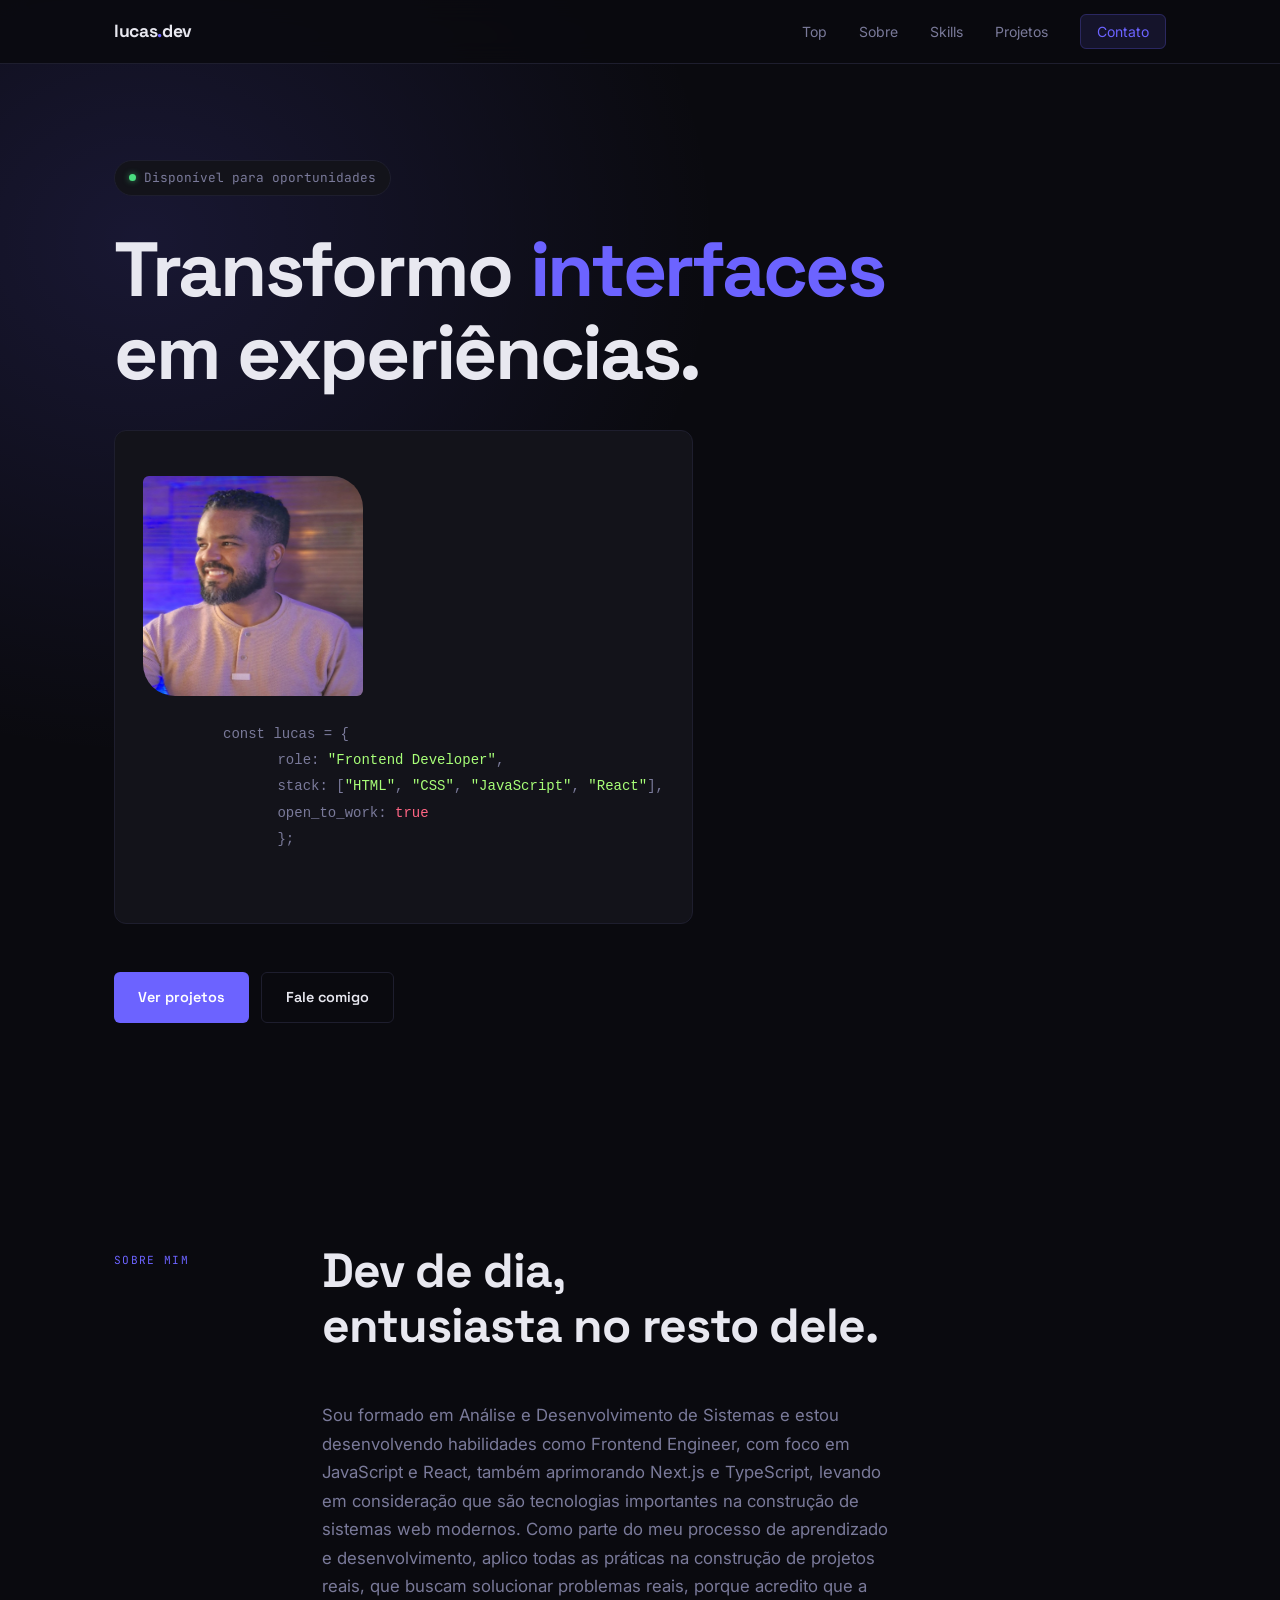
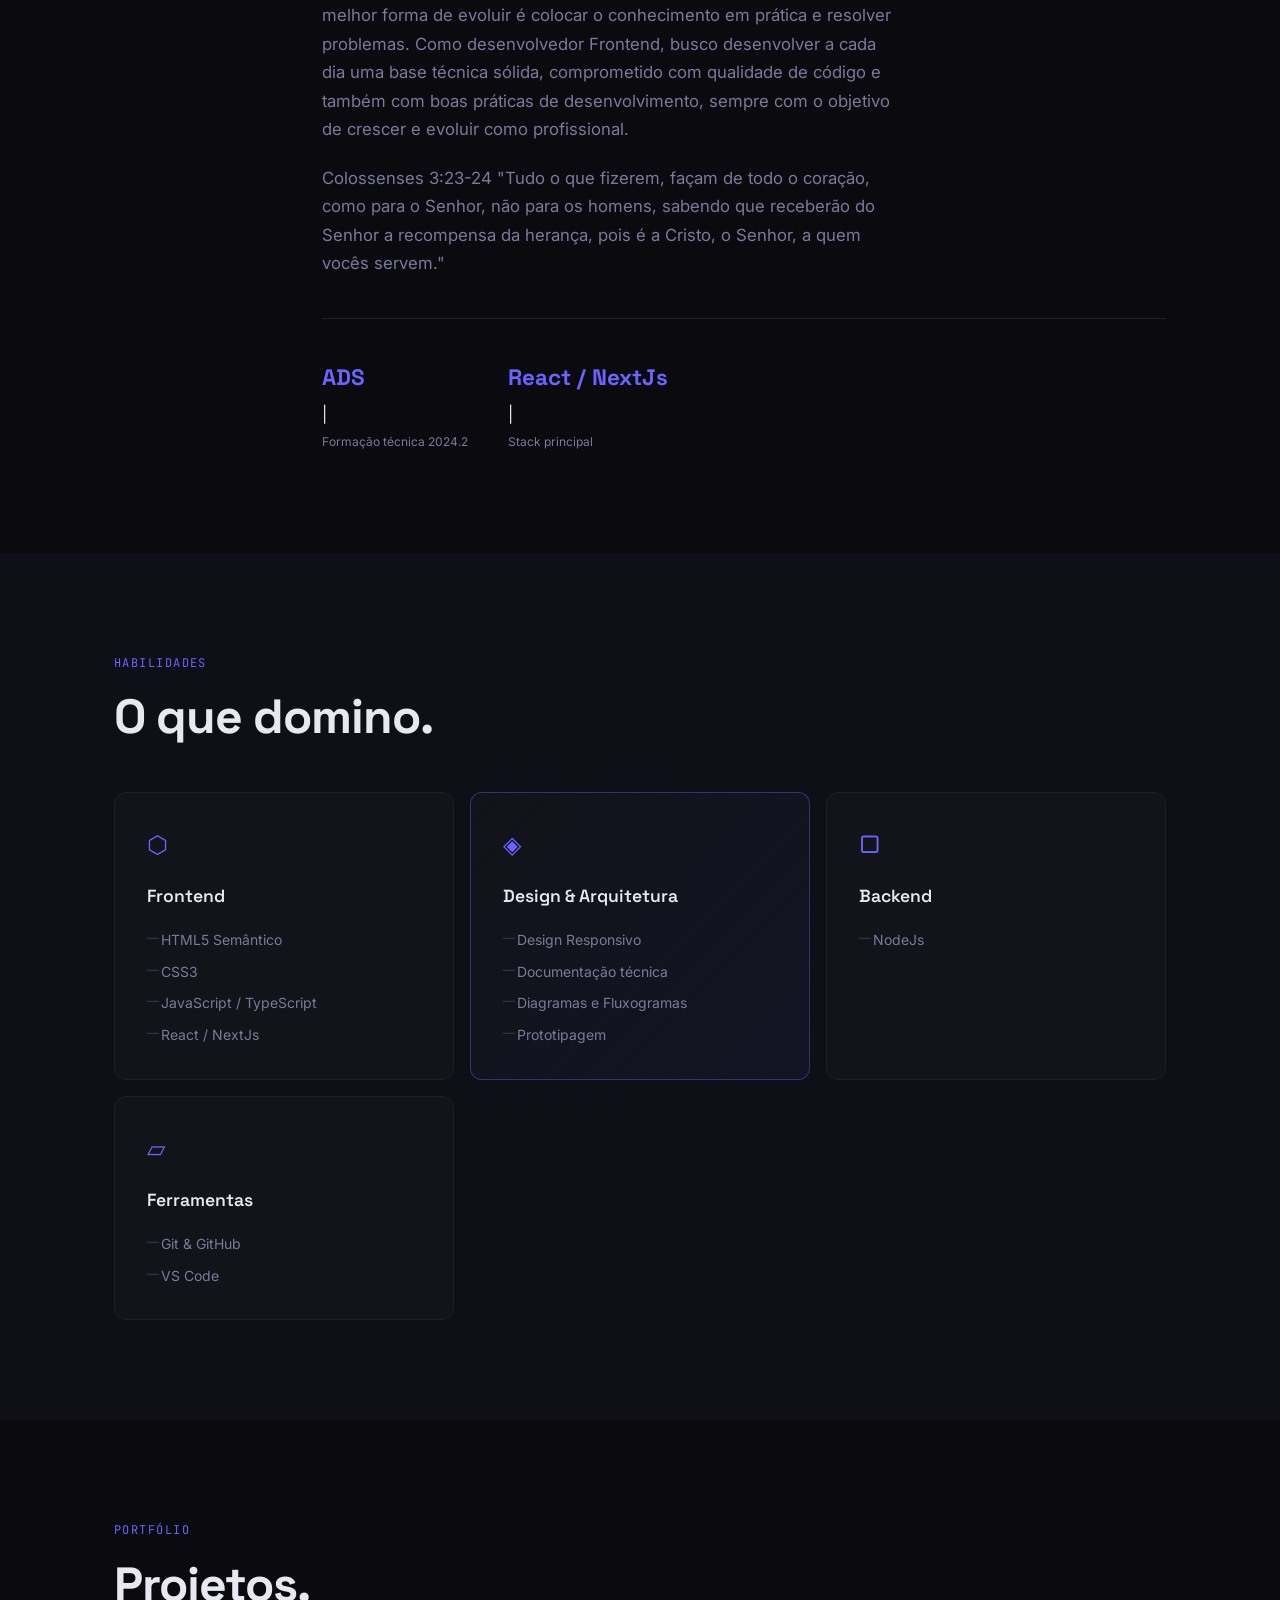
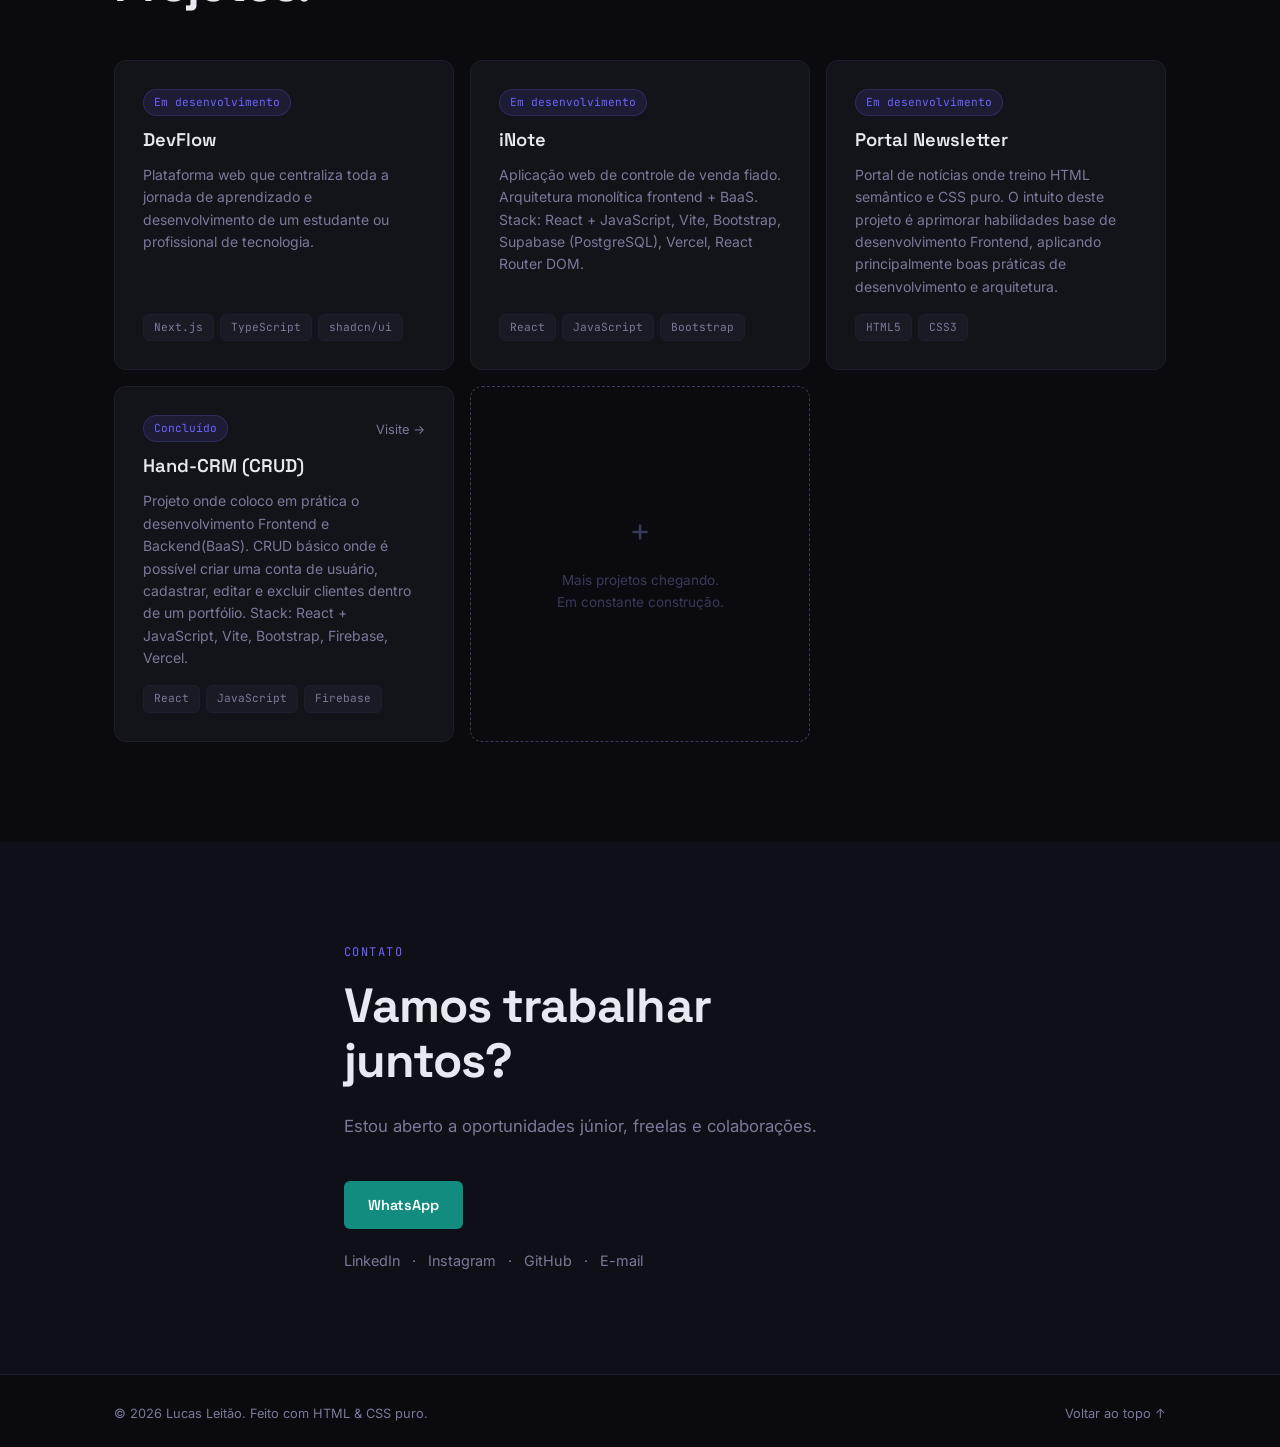
==== index.html @ b6655aef "style: inclusion of hero image and new project" ====
<!DOCTYPE html>
<html lang="pt-BR">

<head>
  <meta charset="UTF-8" />
  <meta name="viewport" content="width=device-width, initial-scale=1.0" />
  <meta name="description"
    content="Lucas — Frontend Developer focado em React e UI moderno. Portfólio de projetos e habilidades." />
  <title>Portfólio | Lucas</title>
  <link rel="preconnect" href="https://fonts.googleapis.com" />
  <link rel="preconnect" href="https://fonts.gstatic.com" crossorigin />
  <link
    href="https://fonts.googleapis.com/css2?family=Space+Grotesk:wght@400;500;600;700&family=Inter:wght@400;500&family=JetBrains+Mono:wght@400;500&display=swap"
    rel="stylesheet" />
  <link rel="stylesheet" href="style.css" />
</head>

<body>

  <!-- NAVEGAÇÃO -->
  <header class="nav-header">
    <div class="container nav-inner">
      <span class="nav-logo">lucas<span class="accent">.</span>dev</span>
      <nav aria-label="Navegação principal">
        <ul class="nav-links">
          <li><a href="./index.html">Top</a></li>
          <li><a href="#sobre">Sobre</a></li>
          <li><a href="#skills">Skills</a></li>
          <li><a href="#projetos">Projetos</a></li>
          <li><a href="#contato" class="nav-cta">Contato</a></li>
        </ul>
      </nav>
    </div>
  </header>

  <main id="conteudo-principal">

    <!-- HERO -->
    <section class="hero" id="inicio" aria-labelledby="hero-titulo">
      <div class="container hero-inner">
        <div class="hero-eyebrow">
          <span class="status-dot" aria-hidden="true"></span>
          Disponível para oportunidades
        </div>
        <h1 class="hero-title" id="hero-titulo">
          Transformo <span class="accent">interfaces</span><br />
          em experiências.
        </h1>

        <pre class="hero-code" aria-label="Código de apresentação">
          <img src="./images/hero.png" alt="Foto de apresentação">
          <code>const lucas = {
                role: <span class="code-string">"Frontend Developer"</span>,
                stack: [<span class="code-string">"HTML"</span>, <span class="code-string">"CSS"</span>, <span class="code-string">"JavaScript"</span>, <span class="code-string">"React"</span>],
                open_to_work: <span class="code-bool">true</span>
                };
          </code>
        </pre>

        <div class="hero-actions">
          <a href="#projetos" class="btn btn-primary">Ver projetos</a>
          <a href="#contato" class="btn btn-ghost">Fale comigo</a>
        </div>
      </div>
      <div class="hero-glow" aria-hidden="true"></div>
    </section>

    <!-- SOBRE -->
    <section class="section" id="sobre" aria-labelledby="titulo-sobre">
      <div class="container sobre-grid">
        <div class="sobre-label section-label" aria-hidden="true">Sobre mim</div>
        <div class="sobre-content">
          <h2 class="section-title" id="titulo-sobre">Dev de dia,<br />entusiasta no resto dele.</h2>
          <p class="sobre-text">
            Sou formado em Análise e Desenvolvimento de Sistemas e estou desenvolvendo habilidades como Frontend
            Engineer, com
            foco em JavaScript
            e React, também aprimorando Next.js e TypeScript, levando em consideração que são tecnologias importantes
            na construção de sistemas web modernos. Como parte do meu processo de aprendizado e desenvolvimento, aplico
            todas as práticas na construção de projetos reais,
            que buscam solucionar problemas reais, porque acredito que a melhor forma de evoluir é colocar o
            conhecimento em
            prática e resolver problemas. Como desenvolvedor Frontend, busco desenvolver a cada dia uma base técnica
            sólida,
            comprometido com qualidade de código
            e também com boas práticas de desenvolvimento, sempre com o objetivo de crescer e evoluir como profissional.
          </p>
          <p class="sobre-text">
            Colossenses 3:23-24
            "Tudo o que fizerem, façam de todo o coração, como para o Senhor, não para os homens, sabendo que receberão
            do Senhor a
            recompensa da herança, pois é a Cristo, o Senhor, a quem vocês servem."
          </p>
          <div class="sobre-stats">
            <div class="stat">
              <span class="stat-num">ADS</span> |
              <span class="stat-label">Formação técnica 2024.2</span>
            </div>
            <div class="stat">
              <span class="stat-num">React / NextJs</span> |
              <span class="stat-label">Stack principal</span>
            </div>
          </div>
        </div>
      </div>
    </section>

    <!-- SKILLS -->
    <section class="section section-alt" id="skills" aria-labelledby="titulo-skills">
      <div class="container">
        <div class="section-label" aria-hidden="true">Habilidades</div>
        <h2 class="section-title" id="titulo-skills">O que domino.</h2>
        <div class="skills-grid">

          <article class="skill-card">
            <div class="skill-icon" aria-hidden="true">⬡</div>
            <h3>Frontend</h3>
            <ul class="skill-list">
              <li>HTML5 Semântico</li>
              <li>CSS3</li>
              <li>JavaScript / TypeScript</li>
              <li>React / NextJs</li>
            </ul>
          </article>

          <article class="skill-card skill-card--featured">
            <div class="skill-icon" aria-hidden="true">◈</div>
            <h3>Design & Arquitetura</h3>
            <ul class="skill-list">
              <li>Design Responsivo</li>
              <li>Documentação técnica</li>
              <li>Diagramas e Fluxogramas</li>
              <li>Prototipagem</li>
            </ul>
          </article>

          <article class="skill-card">
            <div class="skill-icon" aria-hidden="true">&#9634</div>
            <h3>Backend</h3>
            <ul class="skill-list">
              <li>NodeJs</li>
            </ul>
          </article>

          <article class="skill-card">
            <div class="skill-icon" aria-hidden="true">&#9649</div>
            <h3>Ferramentas</h3>
            <ul class="skill-list">
              <li>Git & GitHub</li>
              <li>VS Code</li>
            </ul>
          </article>

        </div>
      </div>
    </section>

    <!-- PROJETOS -->
    <section class="section" id="projetos" aria-labelledby="titulo-projetos">
      <div class="container">
        <div class="section-label" aria-hidden="true">Portfólio</div>
        <h2 class="section-title" id="titulo-projetos">Projetos.</h2>
        <div class="projetos-grid">

          <article class="projeto-card">
            <div class="projeto-header">
              <div class="projeto-tag">Em desenvolvimento</div>
              <div class="projeto-links">
                <!-- <a href="#" aria-label="Ver código no GitHub">GitHub →</a> -->
              </div>
            </div>
            <h3 class="projeto-title">DevFlow</h3>
            <p class="projeto-desc">Plataforma web que centraliza toda a jornada de aprendizado e desenvolvimento de um
              estudante ou profissional de tecnologia.</p>
            <div class="projeto-stack">
              <span>Next.js</span>
              <span>TypeScript</span>
              <span>shadcn/ui</span>
            </div>
          </article>

          <article class="projeto-card">
            <div class="projeto-header">
              <div class="projeto-tag">Em desenvolvimento</div>
              <div class="projeto-links">
                <!-- <a href="#" aria-label="Ver código no GitHub">GitHub →</a> -->
              </div>
            </div>
            <h3 class="projeto-title">iNote</h3>
            <p class="projeto-desc">Aplicação web de controle de venda fiado. Arquitetura monolítica frontend + BaaS.
              Stack: React + JavaScript, Vite, Bootstrap, Supabase (PostgreSQL), Vercel, React Router DOM.
            </p>
            <div class="projeto-stack">
              <span>React</span>
              <span>JavaScript</span>
              <span>Bootstrap</span>
            </div>
          </article>

          <article class="projeto-card">
            <div class="projeto-header">
              <div class="projeto-tag">Em desenvolvimento</div>
              <div class="projeto-links">
                <!-- <a href="#" aria-label="Ver código no GitHub">GitHub →</a> -->
              </div>
            </div>
            <h3 class="projeto-title">Portal Newsletter</h3>
            <p class="projeto-desc">Portal de notícias onde treino HTML semântico e CSS puro. O intuito deste projeto é aprimorar habilidades base de desenvolvimento
              Frontend, aplicando principalmente boas práticas de desenvolvimento e arquitetura.
            </p>
            <div class="projeto-stack">
              <span>HTML5</span>
              <span>CSS3</span>
            </div>
          </article>

          <article class="projeto-card">
            <div class="projeto-header">
              <div class="projeto-tag">Concluído</div>
              <div class="projeto-links">
                <a href="https://hand-crm.vercel.app/" aria-label="URL do projeto Hand-CRM" target="_blank">Visite →</a>
              </div>
            </div>
            <h3 class="projeto-title">Hand-CRM (CRUD)</h3>
            <p class="projeto-desc">Projeto onde coloco em prática o desenvolvimento Frontend e Backend(BaaS). CRUD básico onde é possível criar uma conta de usuário, 
              cadastrar, editar e excluir clientes dentro de um portfólio. Stack: React + JavaScript, Vite, Bootstrap, Firebase, Vercel.
            </p>
            <div class="projeto-stack">
              <span>React</span>
              <span>JavaScript</span>
              <span>Firebase</span>
            </div>
          </article>

          <article class="projeto-card projeto-card--add">
            <div class="add-icon" aria-hidden="true">+</div>
            <p>Mais projetos chegando.<br />Em constante construção.</p>
          </article>

        </div>
      </div>
    </section>

    <!-- CONTATO -->
    <section class="section section-alt" id="contato" aria-labelledby="titulo-contato">
      <div class="container contato-inner">
        <div class="section-label" aria-hidden="true">Contato</div>
        <h2 class="section-title" id="titulo-contato">Vamos trabalhar<br />juntos?</h2>
        <p class="contato-sub">Estou aberto a oportunidades júnior, freelas e colaborações.</p>
        <address class="contato-actions">
          <a href="https://wa.me/5586994545031" class="btn btn-wa" target="_blank">WhatsApp</a>
          <div class="contato-socials">
            <a href="https://www.linkedin.com/in/lucas-leitao-640497162/" target="_blank"
              rel="noopener noreferrer">LinkedIn</a>
            <span aria-hidden="true">·</span>
            <a href="https://www.instagram.com/lucasleytao.dev/" target="_blank">Instagram</a>
            <span aria-hidden="true">·</span>
            <a href="https://github.com/lucasleytao" target="_blank" rel="noopener noreferrer">GitHub</a>
            <span aria-hidden="true">·</span>
            <a href="mailto:lucassilvaleitao1401@gmail.com">E-mail</a>
          </div>
        </address>
      </div>
    </section>

  </main>

  <!-- FOOTER -->
  <footer class="footer">
    <div class="container footer-inner">
      <span>&copy; 2026 Lucas Leitão. Feito com HTML & CSS puro.</span>
      <a href="#inicio" class="footer-top">Voltar ao topo ↑</a>
    </div>
  </footer>

</body>

</html>
---- style.css ----
/* ============================================
   TOKENS — fonte única da verdade do design
   ============================================ */
:root {
  --bg:          #0A0A0F;
  --bg-alt:      #0F0F17;
  --surface:     #13131A;
  --surface-2:   #1A1A25;
  --border:      #1E1E2E;
  --color-wa:    #25d366;
  --wa-hover:    #128c7e;

  --text:        #E8E8F0;
  --text-muted:  #7A7A9A;
  --text-faint:  #3A3A5A;

  --accent:       #6C63FF;
  --accent-hover: #5a52e0; /* accent escurecido — hover de botões */
  --accent-dim:   rgba(108, 99, 255, 0.12);
  --accent-glow:  rgba(108, 99, 255, 0.35);
  --pink:         #FF6584;

  --font-display: 'Space Grotesk', sans-serif;
  --font-body:    'Inter', sans-serif;
  --font-mono:    'JetBrains Mono', monospace;

  --radius-sm: 6px;
  --radius-md: 12px;
  --radius-lg: 20px;

  --transition: 0.2s ease;
  --max-w: 1100px;
}

/* ============================================
   RESET & BASE
   ============================================ */
*, *::before, *::after {
  box-sizing: border-box;
  margin: 0;
  padding: 0;
}

html {
  scroll-behavior: smooth;
  scroll-padding-top: 80px;
}

body {
  background-color: var(--bg);
  color: var(--text);
  font-family: var(--font-body);
  font-size: 1rem;
  line-height: 1.7;
  -webkit-font-smoothing: antialiased;
}

a {
  color: inherit;
  text-decoration: none;
}

ul {
  list-style: none;
}

img {
  max-width: 100%;
  display: block;
}

/* ============================================
   UTILITÁRIOS
   ============================================ */
.container {
  width: 100%;
  max-width: var(--max-w);
  margin-inline: auto;
  padding-inline: 24px;
}

.accent {
  color: var(--accent);
}

.section {
  padding-block: 100px;
}

.section-alt {
  background-color: var(--bg-alt);
}

.section-label {
  font-family: var(--font-mono);
  font-size: 0.75rem;
  color: var(--accent);
  letter-spacing: 0.12em;
  text-transform: uppercase;
  margin-bottom: 16px;
}

.section-title {
  font-family: var(--font-display);
  font-size: clamp(2rem, 4vw, 3rem);
  font-weight: 700;
  line-height: 1.15;
  letter-spacing: -0.02em;
  margin-bottom: 48px;
}

/* ============================================
   BOTÕES
   ============================================ */
.btn {
  display: inline-flex;
  align-items: center;
  gap: 8px;
  padding: 12px 24px;
  border-radius: var(--radius-sm);
  font-family: var(--font-display);
  font-size: 0.9rem;
  font-weight: 600;
  transition: all var(--transition);
  cursor: pointer;
}

.btn-primary {
  background-color: var(--accent);
  color: #fff;
}

.btn-primary:hover {
  background-color: var(--accent-hover);
  transform: translateY(-1px);
  box-shadow: 0 8px 24px var(--accent-glow);
}

.btn-wa {
  /* background-color: var(--accent); */
  background-color: var(--wa-hover);
  color: #fff;
}

.btn-wa:hover {
  background-color: var(--wa-hover);
  transform: translateY(-1px);
  box-shadow: 0 8px 24px var(--accent-glow);
}

.btn-ghost {
  background-color: transparent;
  color: var(--text);
  border: 1px solid var(--border);
}

.btn-ghost:hover {
  border-color: var(--accent);
  color: var(--accent);
}

/* ============================================
   HEADER / NAV
   ============================================ */
.nav-header {
  position: fixed;
  top: 0;
  left: 0;
  right: 0;
  z-index: 100;
  background-color: rgba(10, 10, 15, 0.85);
  backdrop-filter: blur(12px);
  -webkit-backdrop-filter: blur(12px);
  border-bottom: 1px solid var(--border);
  height: 64px;
  display: flex;
  align-items: center;
}

.nav-inner {
  display: flex;
  align-items: center;
  justify-content: space-between;
}

.nav-logo {
  font-family: var(--font-display);
  font-size: 1.1rem;
  font-weight: 700;
  letter-spacing: -0.02em;
}

.nav-links {
  display: flex;
  align-items: center;
  gap: 32px;
}

.nav-links a {
  font-size: 0.875rem;
  color: var(--text-muted);
  transition: color var(--transition);
}

.nav-links a:hover {
  color: var(--text);
}

.nav-links a.nav-cta {
  background-color: var(--accent-dim);
  color: var(--accent);
  padding: 8px 16px;
  border-radius: var(--radius-sm);
  border: 1px solid rgba(108, 99, 255, 0.25);
}

.nav-links a.nav-cta:hover {
  background-color: var(--accent);
  color: #fff;
}

/* ============================================
   HERO
   ============================================ */
.hero {
  position: relative;
  padding-top: 160px;
  padding-bottom: 120px;
  overflow: hidden;
}

.hero-inner {
  position: relative;
  z-index: 1;
}

.hero-eyebrow {
  display: inline-flex;
  align-items: center;
  gap: 8px;
  font-family: var(--font-mono);
  font-size: 0.8rem;
  color: var(--text-muted);
  background-color: var(--surface);
  border: 1px solid var(--border);
  padding: 6px 14px;
  border-radius: 99px;
  margin-bottom: 32px;
}

.status-dot {
  width: 7px;
  height: 7px;
  border-radius: 50%;
  background-color: #4ade80;
  box-shadow: 0 0 6px rgba(74, 222, 128, 0.6);
  animation: pulse 2.5s ease-in-out infinite;
}

@keyframes pulse {
  0%, 100% { opacity: 1; }
  50% { opacity: 0.4; }
}

.hero-title {
  font-family: var(--font-display);
  font-size: clamp(2.8rem, 6vw, 5rem);
  font-weight: 700;
  line-height: 1.08;
  letter-spacing: -0.03em;
  margin-bottom: 36px;
}

.hero-code {
  display: inline-block;
  background-color: var(--surface);
  border: 1px solid var(--border);
  border-radius: var(--radius-md);
  padding: 20px 28px;
  font-family: var(--font-mono);
  font-size: 0.875rem;
  line-height: 1.8;
  color: var(--text-muted);
  margin-bottom: 48px;
  white-space: pre;
}

.hero-code img {
  width: 220px;
  height: 220px;
  border-radius: 6px 32px;
}

.code-string { color: #a8ff78; }
.code-bool   { color: var(--pink); }

.hero-actions {
  display: flex;
  gap: 12px;
  flex-wrap: wrap;
}

/* Glow de fundo do hero */
.hero-glow {
  position: absolute;
  top: 0;
  left: -10%;
  width: 70%;
  height: 70%;
  background: radial-gradient(ellipse at 30% 30%, rgba(108, 99, 255, 0.15) 0%, transparent 65%);
  pointer-events: none;
  z-index: 0;
}

/* ============================================
   SOBRE
   ============================================ */
.sobre-grid {
  display: grid;
  grid-template-columns: 160px 1fr;
  gap: 48px;
  align-items: start;
}

.sobre-label {
  padding-top: 8px;
  font-size: 0.7rem;
}

.sobre-text {
  color: var(--text-muted);
  font-size: 1.05rem;
  margin-bottom: 20px;
  max-width: 580px;
}

.sobre-stats {
  display: flex;
  gap: 40px;
  margin-top: 40px;
  padding-top: 40px;
  border-top: 1px solid var(--border);
}

.stat {
  display: flex;
  flex-direction: column;
  gap: 4px;
}

.stat-num {
  font-family: var(--font-display);
  font-size: 1.4rem;
  font-weight: 700;
  color: var(--accent);
}

.stat-label {
  font-size: 0.75rem;
  color: var(--text-muted);
}

/* ============================================
   SKILLS
   ============================================ */
.skills-grid {
  display: grid;
  grid-template-columns: repeat(3, 1fr);
  gap: 16px;
}

.skill-card {
  background-color: var(--surface);
  border: 1px solid var(--border);
  border-radius: var(--radius-md);
  padding: 32px;
  transition: border-color var(--transition), transform var(--transition);
}

.skill-card:hover {
  border-color: var(--accent);
  transform: translateY(-3px);
}

.skill-card--featured {
  border-color: rgba(108, 99, 255, 0.4);
  background: linear-gradient(135deg, var(--surface), rgba(108, 99, 255, 0.06));
}

.skill-icon {
  font-size: 1.5rem;
  color: var(--accent);
  margin-bottom: 16px;
  display: block;
}

.skill-card h3 {
  font-family: var(--font-display);
  font-size: 1.1rem;
  font-weight: 600;
  margin-bottom: 16px;
}

.skill-list {
  display: flex;
  flex-direction: column;
  gap: 8px;
}

.skill-list li {
  font-size: 0.875rem;
  color: var(--text-muted);
  padding-left: 14px;
  position: relative;
}

.skill-list li::before {
  content: '—';
  position: absolute;
  left: 0;
  color: var(--text-faint);
  font-size: 0.75rem;
}

/* ============================================
   PROJETOS
   ============================================ */
.projetos-grid {
  display: grid;
  grid-template-columns: repeat(3, 1fr);
  gap: 16px;
}

.projeto-card {
  background-color: var(--surface);
  border: 1px solid var(--border);
  border-radius: var(--radius-md);
  padding: 28px;
  display: flex;
  flex-direction: column;
  gap: 12px;
  transition: border-color var(--transition), transform var(--transition);
}

.projeto-card:hover {
  border-color: var(--accent);
  transform: translateY(-3px);
}

.projeto-header {
  display: flex;
  align-items: center;
  justify-content: space-between;
}

.projeto-tag {
  font-family: var(--font-mono);
  font-size: 0.7rem;
  color: var(--accent);
  background-color: var(--accent-dim);
  border: 1px solid rgba(108, 99, 255, 0.2);
  padding: 3px 10px;
  border-radius: 99px;
}

.projeto-links a {
  /* pointer-events: none; */
  font-size: 0.8rem;
  color: var(--text-muted);
  transition: color var(--transition);
}

.projeto-links a:hover {
  color: var(--accent);
}

.projeto-title {
  font-family: var(--font-display);
  font-size: 1.15rem;
  font-weight: 600;
  line-height: 1.3;
}

.projeto-desc {
  font-size: 0.875rem;
  color: var(--text-muted);
  line-height: 1.6;
  flex: 1;
}

.projeto-stack {
  display: flex;
  flex-wrap: wrap;
  gap: 6px;
  margin-top: 4px;
}

.projeto-stack span {
  font-family: var(--font-mono);
  font-size: 0.7rem;
  color: var(--text-muted);
  background-color: var(--surface-2);
  border: 1px solid var(--border);
  padding: 3px 10px;
  border-radius: var(--radius-sm);
}

.projeto-card--add {
  border-style: dashed;
  border-color: var(--text-faint);
  align-items: center;
  justify-content: center;
  text-align: center;
  color: var(--text-faint);
  cursor: default;
  background-color: transparent;
}

.projeto-card--add:hover {
  border-color: var(--text-muted);
  transform: none;
}

.add-icon {
  font-size: 2rem;
  margin-bottom: 12px;
  line-height: 1;
}

.projeto-card--add p {
  font-size: 0.85rem;
  line-height: 1.6;
}

/* ============================================
   CONTATO
   ============================================ */
.contato-inner {
  max-width: 640px;
}

.contato-sub {
  color: var(--text-muted);
  font-size: 1.05rem;
  margin-top: -24px;
  margin-bottom: 40px;
}

.contato-actions {
  display: flex;
  flex-direction: column;
  gap: 20px;
  align-items: flex-start;
  font-style: normal; /* remove itálico padrão do navegador na tag address */
}

.contato-socials {
  display: flex;
  align-items: center;
  gap: 12px;
  color: var(--text-muted);
  font-size: 0.9rem;
}

.contato-socials a {
  transition: color var(--transition);
}

.contato-socials a:hover {
  color: var(--accent);
}

/* ============================================
   FOOTER
   ============================================ */
.footer {
  border-top: 1px solid var(--border);
  padding-block: 28px;
}

.footer-inner {
  display: flex;
  align-items: center;
  justify-content: space-between;
  font-size: 0.8rem;
  color: var(--text-muted);
}

.footer-top {
  transition: color var(--transition);
}

.footer-top:hover {
  color: var(--accent);
}

/* ============================================
   RESPONSIVO
   ============================================ */
@media (max-width: 768px) {
  .nav-links {
    display: none;
  }

  .hero {
    padding-top: 120px;
    padding-bottom: 80px;
  }

  .hero-code {
    font-size: 0.75rem;
    padding: 16px 18px;
    overflow-x: auto;
    max-width: 100%;
  }

  .sobre-grid {
    grid-template-columns: 1fr;
    gap: 8px;
  }

  .sobre-stats {
    gap: 24px;
  }

  .skills-grid,
  .projetos-grid {
    grid-template-columns: 1fr;
  }

  .section {
    padding-block: 64px;
  }

  .footer-inner {
    flex-direction: column;
    gap: 8px;
    text-align: center;
  }
}

@media (max-width: 480px) {
  .hero-title {
    font-size: 2.4rem;
  }

  .hero-actions {
    flex-direction: column;
  }

  .hero-actions .btn {
    width: 100%;
    justify-content: center;
  }
}

/* ============================================
   REDUCED MOTION
   ============================================ */
@media (prefers-reduced-motion: reduce) {
  *, *::before, *::after {
    animation-duration: 0.01ms !important;
    transition-duration: 0.01ms !important;
  }

  html {
    scroll-behavior: auto;
  }
}
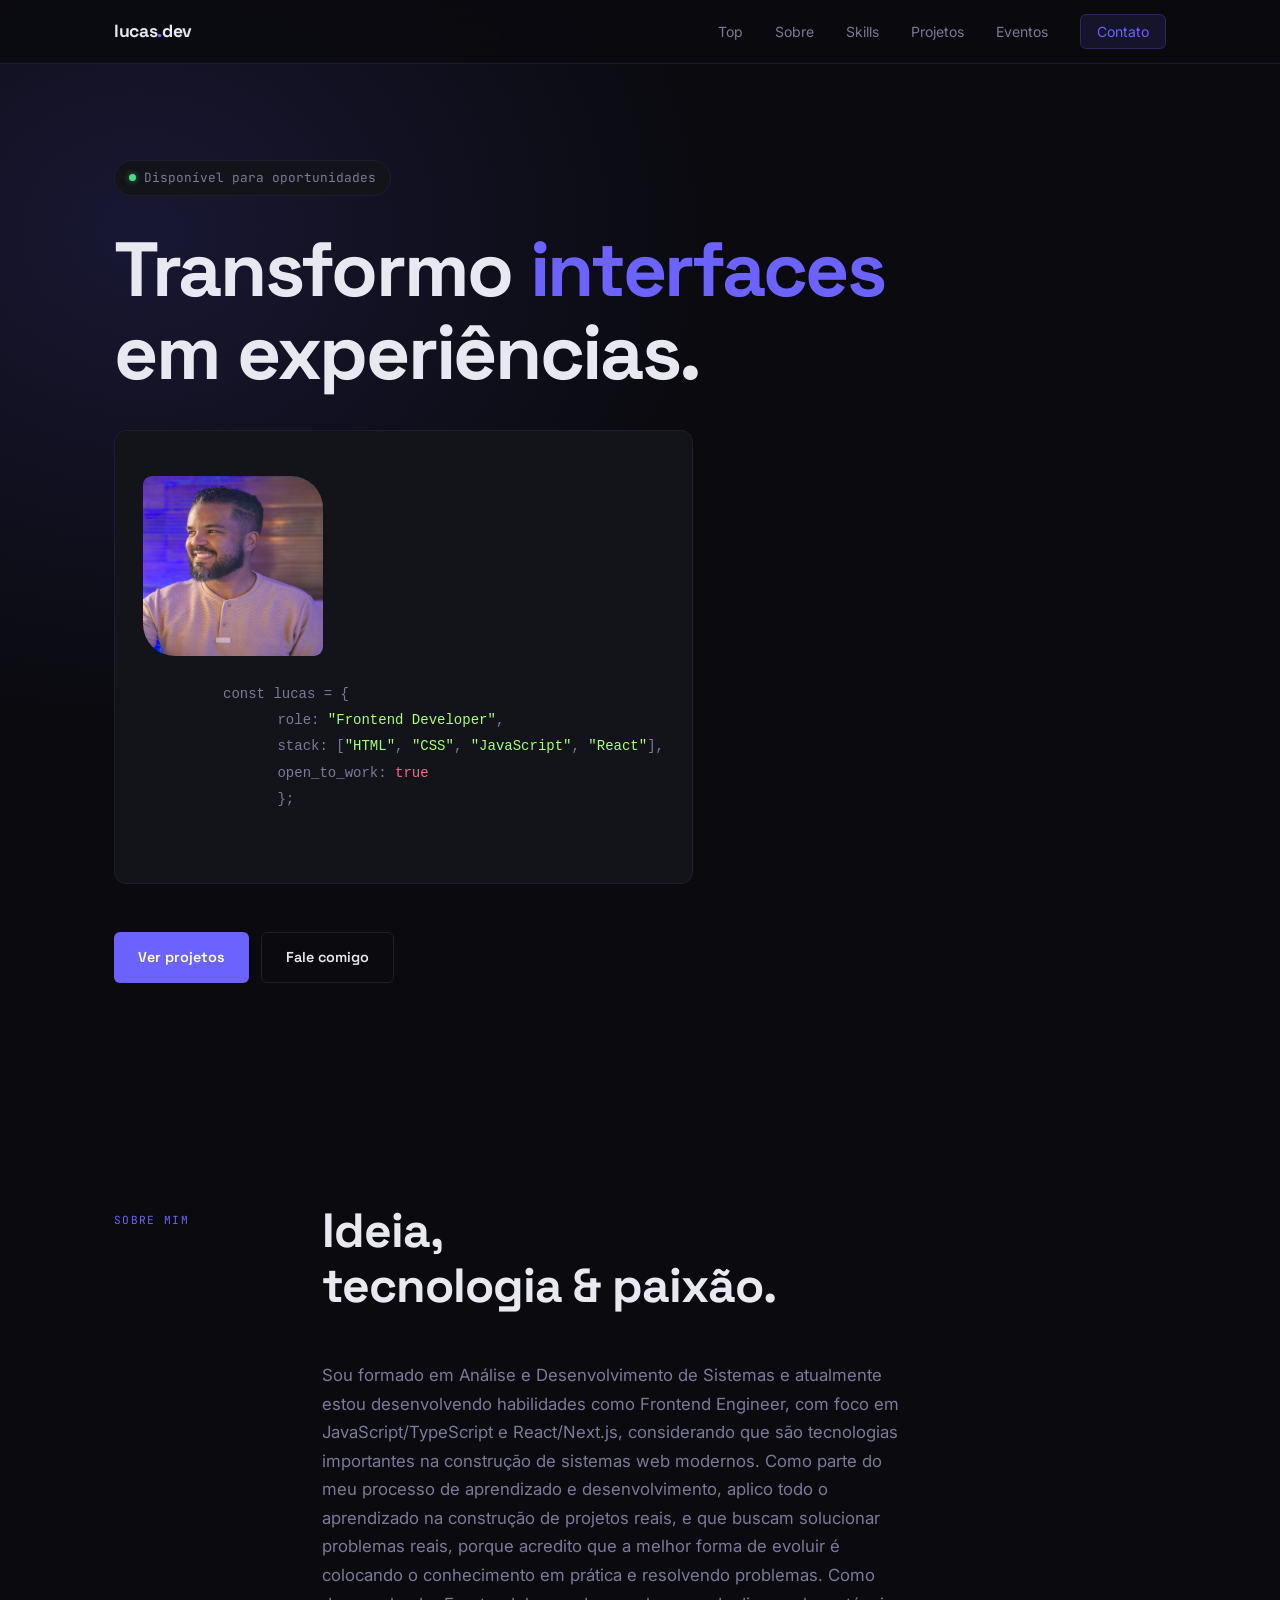
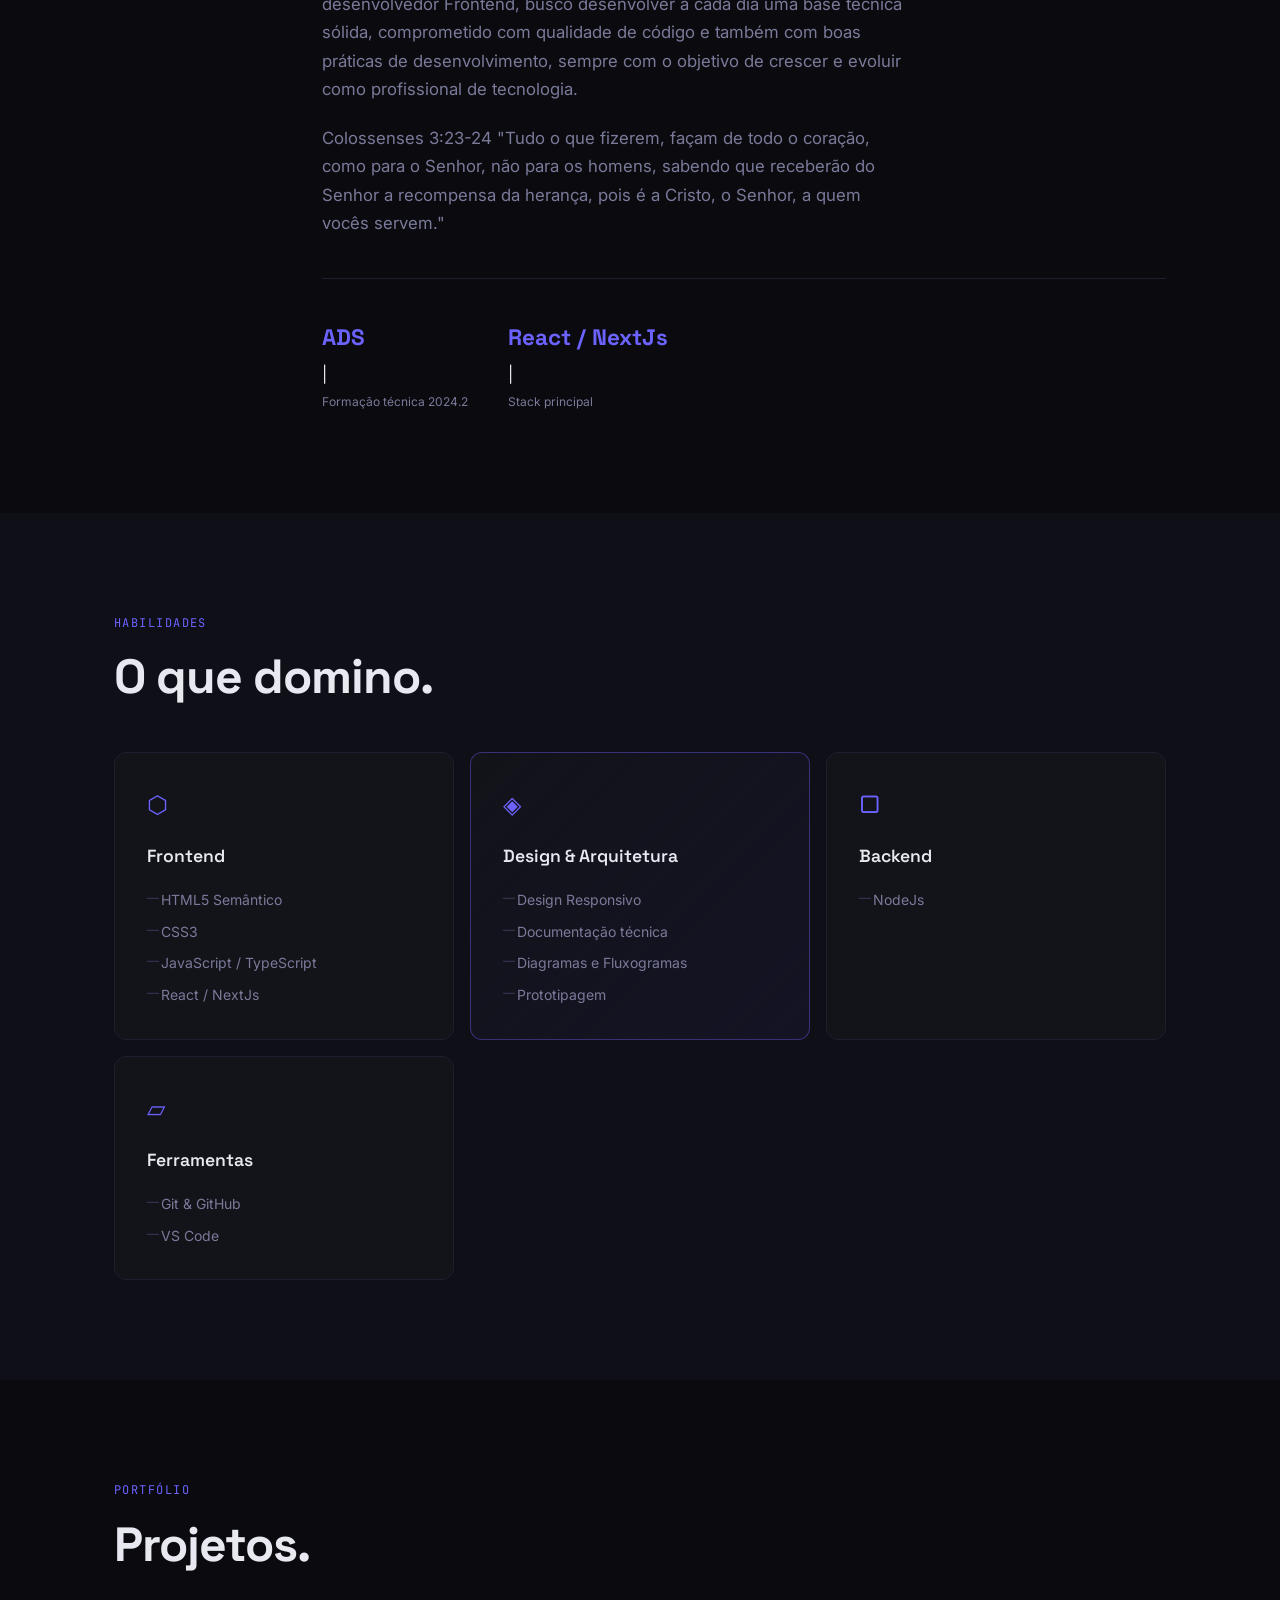
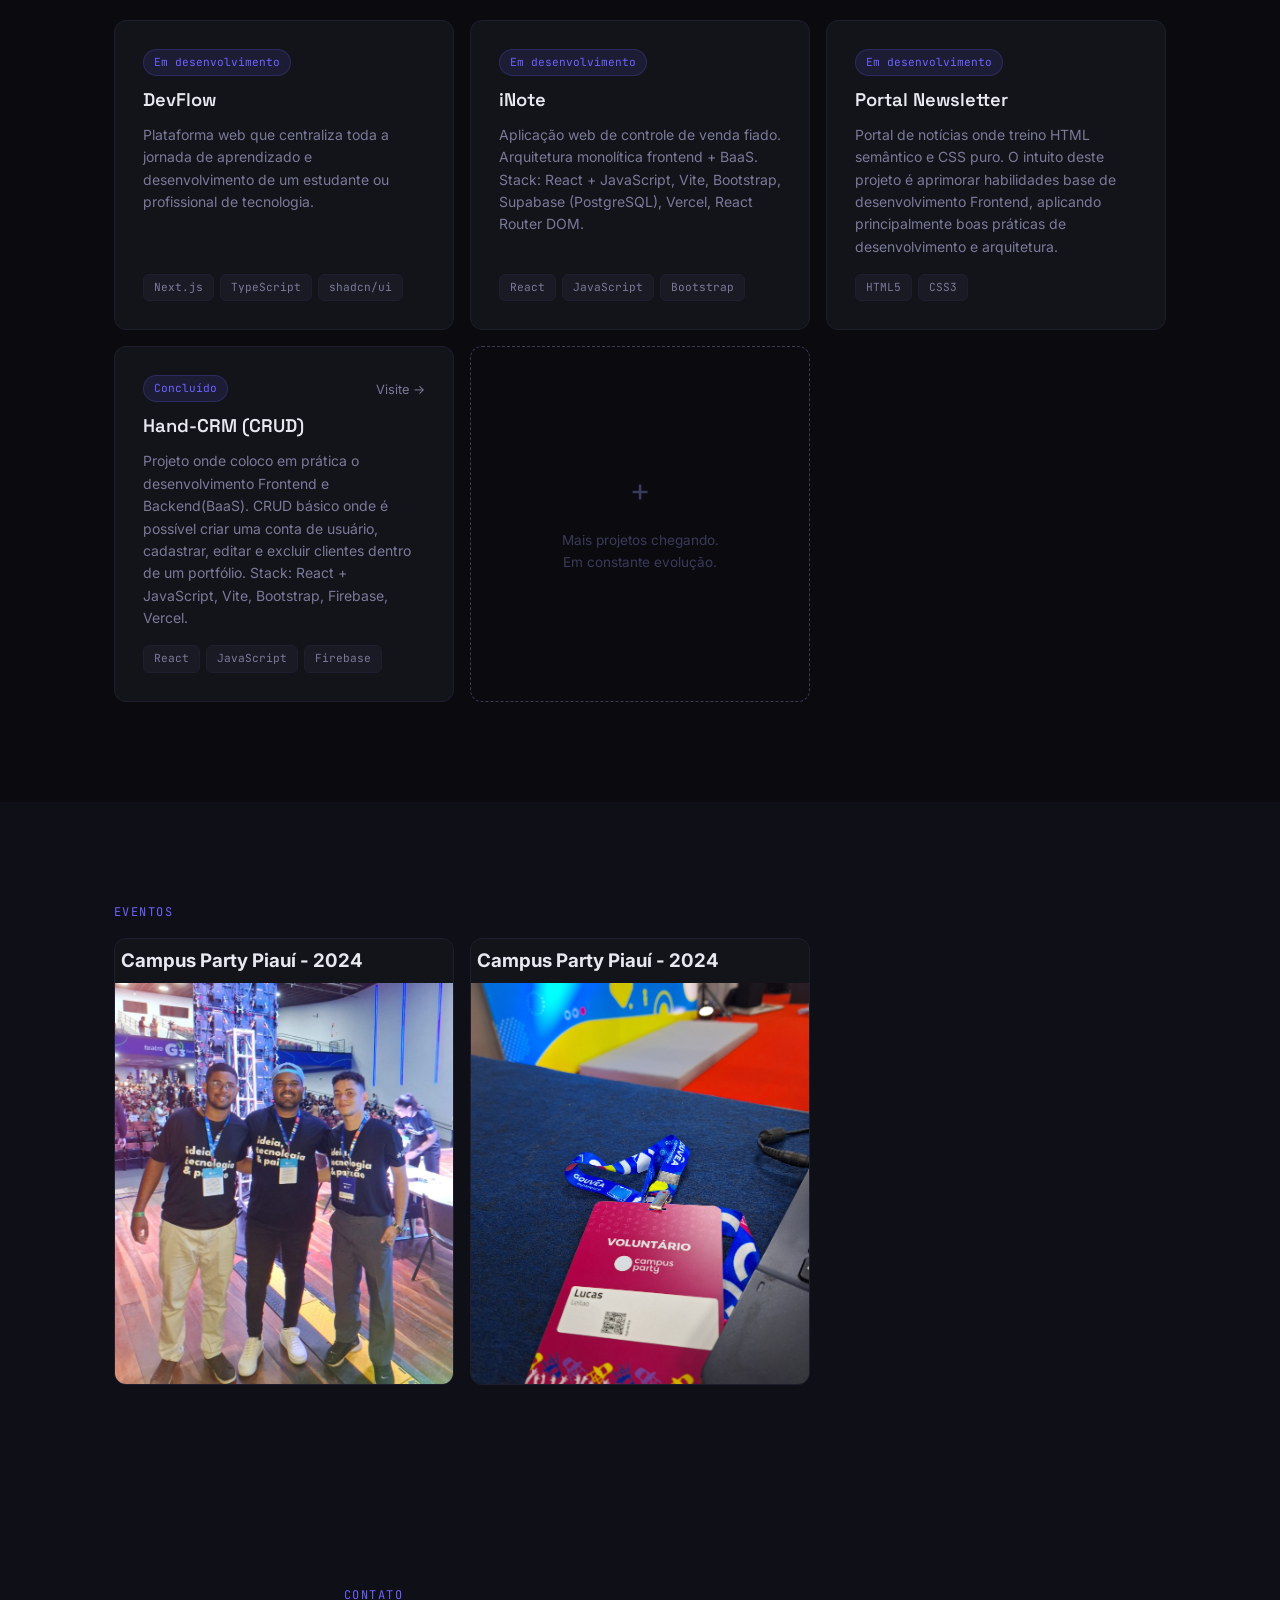
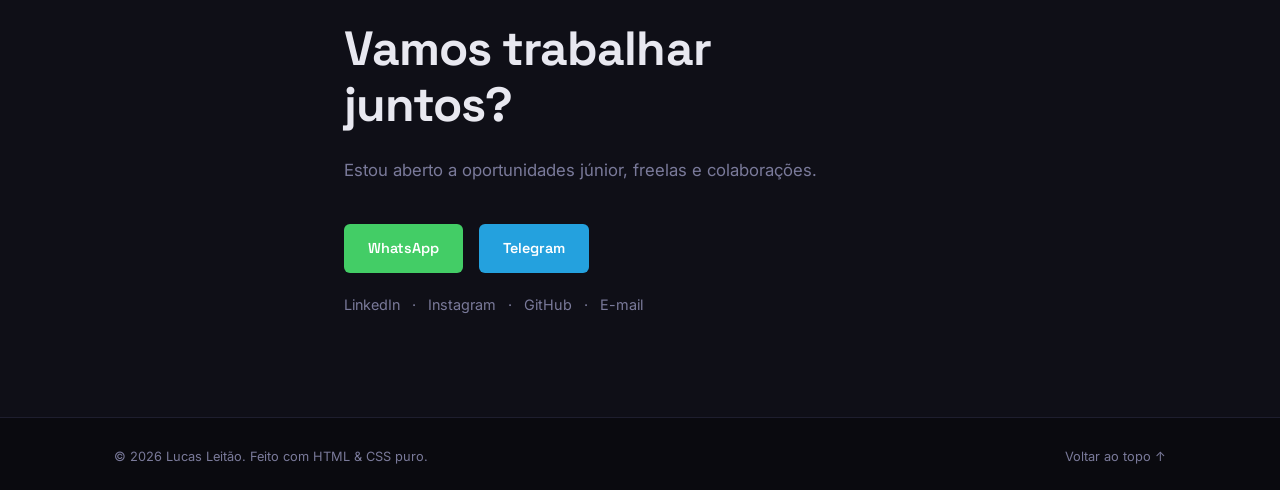
==== commit 5e323cc7: "style: inclusion of new navigation features" ====
--- a/index.html
+++ b/index.html
@@ -1,5 +1,5 @@
 <!DOCTYPE html>
-<html lang="pt-BR">
+<html lang="pt-br">
 
 <head>
   <meta charset="UTF-8" />
@@ -17,16 +17,17 @@
 
 <body>
 
-  <!-- NAVEGAÇÃO -->
+  <!-- navegação -->
   <header class="nav-header">
     <div class="container nav-inner">
       <span class="nav-logo">lucas<span class="accent">.</span>dev</span>
       <nav aria-label="Navegação principal">
         <ul class="nav-links">
-          <li><a href="./index.html">Top</a></li>
+          <li><a href="#inicio">Top</a></li>
           <li><a href="#sobre">Sobre</a></li>
           <li><a href="#skills">Skills</a></li>
           <li><a href="#projetos">Projetos</a></li>
+          <li><a href="#eventos">Eventos</a></li>
           <li><a href="#contato" class="nav-cta">Contato</a></li>
         </ul>
       </nav>
@@ -35,7 +36,7 @@
 
   <main id="conteudo-principal">
 
-    <!-- HERO -->
+    <!-- hero -->
     <section class="hero" id="inicio" aria-labelledby="hero-titulo">
       <div class="container hero-inner">
         <div class="hero-eyebrow">
@@ -65,31 +66,29 @@
       <div class="hero-glow" aria-hidden="true"></div>
     </section>
 
-    <!-- SOBRE -->
+    <!-- sobre -->
     <section class="section" id="sobre" aria-labelledby="titulo-sobre">
       <div class="container sobre-grid">
         <div class="sobre-label section-label" aria-hidden="true">Sobre mim</div>
         <div class="sobre-content">
-          <h2 class="section-title" id="titulo-sobre">Dev de dia,<br />entusiasta no resto dele.</h2>
+          <h2 class="section-title" id="titulo-sobre">Ideia,<br />tecnologia & paixão.</h2>
           <p class="sobre-text">
-            Sou formado em Análise e Desenvolvimento de Sistemas e estou desenvolvendo habilidades como Frontend
-            Engineer, com
-            foco em JavaScript
-            e React, também aprimorando Next.js e TypeScript, levando em consideração que são tecnologias importantes
+            Sou formado em Análise e Desenvolvimento de Sistemas e atualmente estou desenvolvendo habilidades como
+            Frontend
+            Engineer, com foco em JavaScript/TypeScript e React/Next.js, considerando que são tecnologias importantes
             na construção de sistemas web modernos. Como parte do meu processo de aprendizado e desenvolvimento, aplico
-            todas as práticas na construção de projetos reais,
-            que buscam solucionar problemas reais, porque acredito que a melhor forma de evoluir é colocar o
-            conhecimento em
-            prática e resolver problemas. Como desenvolvedor Frontend, busco desenvolver a cada dia uma base técnica
-            sólida,
-            comprometido com qualidade de código
-            e também com boas práticas de desenvolvimento, sempre com o objetivo de crescer e evoluir como profissional.
+            todo o aprendizado na construção de projetos reais, e que buscam solucionar problemas reais, porque acredito
+            que a melhor
+            forma de evoluir é colocando o conhecimento em prática e resolvendo problemas. Como desenvolvedor Frontend,
+            busco desenvolver
+            a cada dia uma base técnica sólida, comprometido com qualidade de código e também com boas práticas de
+            desenvolvimento,
+            sempre com o objetivo de crescer e evoluir como profissional de tecnologia.
           </p>
           <p class="sobre-text">
             Colossenses 3:23-24
             "Tudo o que fizerem, façam de todo o coração, como para o Senhor, não para os homens, sabendo que receberão
-            do Senhor a
-            recompensa da herança, pois é a Cristo, o Senhor, a quem vocês servem."
+            do Senhor a recompensa da herança, pois é a Cristo, o Senhor, a quem vocês servem."
           </p>
           <div class="sobre-stats">
             <div class="stat">
@@ -105,7 +104,7 @@
       </div>
     </section>
 
-    <!-- SKILLS -->
+    <!-- skills -->
     <section class="section section-alt" id="skills" aria-labelledby="titulo-skills">
       <div class="container">
         <div class="section-label" aria-hidden="true">Habilidades</div>
@@ -155,7 +154,39 @@
       </div>
     </section>
 
-    <!-- PROJETOS -->
+    <!-- marquee  -->
+    <!-- <section class="section-marquee">
+      <div class="marquee">
+
+        <div class="marquee-track">
+
+          <div class="marquee-content">
+            <img src="https://skillicons.dev/icons?i=html" alt="HTML" height="30">
+            <img src="https://skillicons.dev/icons?i=css" alt="CSS" height="30">
+            <img src="https://skillicons.dev/icons?i=js" alt="JavaScript" height="30">
+            <img src="https://skillicons.dev/icons?i=react" alt="React" height="30">
+            <img src="https://skillicons.dev/icons?i=bootstrap" alt="Bootstrap" height="30">
+            <img src="https://skillicons.dev/icons?i=nodejs" height="30" alt="nodejs logo" />
+            <img src="https://skillicons.dev/icons?i=express" height="30" alt="express logo" />
+            <img src="https://skillicons.dev/icons?i=mongodb" height="30" alt="mongodb logo" />
+            <img src="https://skillicons.dev/icons?i=firebase" height="30" alt="firebase logo" />
+            <img src="https://skillicons.dev/icons?i=supabase" height="30" alt="supabase logo" />
+            <img src="https://skillicons.dev/icons?i=aws" height="30" alt="amazonwebservices logo" /> -->
+            <!-- <img src="https://skillicons.dev/icons?i=docker" height="30" alt="docker logo"  />
+  <img src="https://skillicons.dev/icons?i=py" height="30" alt="python logo"  /> -->
+            <!-- <img src="https://skillicons.dev/icons?i=ts" height="30" alt="typescript logo" />
+            <img src="https://skillicons.dev/icons?i=nextjs" height="30" alt="nextjs logo" />
+            <img src="https://skillicons.dev/icons?i=tailwind" height="30" alt="tailwind logo" />
+            <img src="https://skillicons.dev/icons?i=vscode" height="30" alt="vscode logo" />
+            <img src="https://skillicons.dev/icons?i=git" height="30" alt="git logo" />
+            <img src="https://skillicons.dev/icons?i=github" height="30" alt="github logo" />
+
+          </div>
+        </div>
+      </div>
+    </section> -->
+
+    <!-- projetos -->
     <section class="section" id="projetos" aria-labelledby="titulo-projetos">
       <div class="container">
         <div class="section-label" aria-hidden="true">Portfólio</div>
@@ -205,7 +236,8 @@
               </div>
             </div>
             <h3 class="projeto-title">Portal Newsletter</h3>
-            <p class="projeto-desc">Portal de notícias onde treino HTML semântico e CSS puro. O intuito deste projeto é aprimorar habilidades base de desenvolvimento
+            <p class="projeto-desc">Portal de notícias onde treino HTML semântico e CSS puro. O intuito deste projeto é
+              aprimorar habilidades base de desenvolvimento
               Frontend, aplicando principalmente boas práticas de desenvolvimento e arquitetura.
             </p>
             <div class="projeto-stack">
@@ -222,8 +254,10 @@
               </div>
             </div>
             <h3 class="projeto-title">Hand-CRM (CRUD)</h3>
-            <p class="projeto-desc">Projeto onde coloco em prática o desenvolvimento Frontend e Backend(BaaS). CRUD básico onde é possível criar uma conta de usuário, 
-              cadastrar, editar e excluir clientes dentro de um portfólio. Stack: React + JavaScript, Vite, Bootstrap, Firebase, Vercel.
+            <p class="projeto-desc">Projeto onde coloco em prática o desenvolvimento Frontend e Backend(BaaS). CRUD
+              básico onde é possível criar uma conta de usuário,
+              cadastrar, editar e excluir clientes dentro de um portfólio. Stack: React + JavaScript, Vite, Bootstrap,
+              Firebase, Vercel.
             </p>
             <div class="projeto-stack">
               <span>React</span>
@@ -234,21 +268,44 @@
 
           <article class="projeto-card projeto-card--add">
             <div class="add-icon" aria-hidden="true">+</div>
-            <p>Mais projetos chegando.<br />Em constante construção.</p>
-          </article>
-
-        </div>
-      </div>
-    </section>
-
-    <!-- CONTATO -->
+            <p>Mais projetos chegando.<br />Em constante evolução.</p>
+          </article>
+
+        </div>
+      </div>
+    </section>
+
+    <!-- eventos -->
+    <section class="section section-alt" id="eventos" aria-labelledby="titulo-skills">
+      <div class="container">
+        <div class="section-label" aria-hidden="true">Eventos</div>
+        <div class="events-grid">
+
+          <article class="event-card">
+            <h3>Campus Party Piauí - 2024</h3>
+            <img src="./images/image1.jpg" alt="Foto de evento">
+          </article>
+
+          <article class="event-card">
+            <h3>Campus Party Piauí - 2024</h3>
+            <img src="./images/image6.jpeg" alt="Credencial de voluntário em evento">
+          </article>
+
+        </div>
+      </div>
+    </section>
+
+    <!-- contato -->
     <section class="section section-alt" id="contato" aria-labelledby="titulo-contato">
       <div class="container contato-inner">
         <div class="section-label" aria-hidden="true">Contato</div>
         <h2 class="section-title" id="titulo-contato">Vamos trabalhar<br />juntos?</h2>
         <p class="contato-sub">Estou aberto a oportunidades júnior, freelas e colaborações.</p>
         <address class="contato-actions">
-          <a href="https://wa.me/5586994545031" class="btn btn-wa" target="_blank">WhatsApp</a>
+          <div class="message">
+            <a href="https://wa.me/5586994545031" class="btn btn-wa" target="_blank">WhatsApp</a>
+            <a href="https://t.me/lucasleytao" class="btn btn-tg" target="_blank">Telegram</a>
+          </div>
           <div class="contato-socials">
             <a href="https://www.linkedin.com/in/lucas-leitao-640497162/" target="_blank"
               rel="noopener noreferrer">LinkedIn</a>
@@ -265,7 +322,7 @@
 
   </main>
 
-  <!-- FOOTER -->
+  <!-- footer -->
   <footer class="footer">
     <div class="container footer-inner">
       <span>&copy; 2026 Lucas Leitão. Feito com HTML & CSS puro.</span>
--- a/style.css
+++ b/style.css
@@ -1,14 +1,15 @@
-/* ============================================
-   TOKENS — fonte única da verdade do design
-   ============================================ */
+/* tokens - custom properties */
+
 :root {
   --bg:          #0A0A0F;
   --bg-alt:      #0F0F17;
   --surface:     #13131A;
   --surface-2:   #1A1A25;
   --border:      #1E1E2E;
-  --color-wa:    #25d366;
+  --hex-wa:      #43cd66;
+  --hex-tg:      #24a1de;
   --wa-hover:    #128c7e;
+  --tg-hover:    #0088cc;
 
   --text:        #E8E8F0;
   --text-muted:  #7A7A9A;
@@ -32,9 +33,8 @@
   --max-w: 1100px;
 }
 
-/* ============================================
-   RESET & BASE
-   ============================================ */
+/* reset & base  */
+
 *, *::before, *::after {
   box-sizing: border-box;
   margin: 0;
@@ -69,9 +69,8 @@
   display: block;
 }
 
-/* ============================================
-   UTILITÁRIOS
-   ============================================ */
+/* utils */
+
 .container {
   width: 100%;
   max-width: var(--max-w);
@@ -109,9 +108,8 @@
   margin-bottom: 48px;
 }
 
-/* ============================================
-   BOTÕES
-   ============================================ */
+/* botões */
+
 .btn {
   display: inline-flex;
   align-items: center;
@@ -137,8 +135,12 @@
 }
 
 .btn-wa {
-  /* background-color: var(--accent); */
-  background-color: var(--wa-hover);
+  background-color: var(--hex-wa);
+  color: #fff;
+}
+
+.btn-tg {
+  background-color: var(--hex-tg);
   color: #fff;
 }
 
@@ -148,6 +150,17 @@
   box-shadow: 0 8px 24px var(--accent-glow);
 }
 
+.btn-tg:hover {
+  background-color: var(--tg-hover);
+  transform: translateY(-1px);
+  box-shadow: 0 8px 24px var(--accent-glow);
+}
+
+.message {
+  display: flex;
+  gap: 16px;
+}
+
 .btn-ghost {
   background-color: transparent;
   color: var(--text);
@@ -159,9 +172,8 @@
   color: var(--accent);
 }
 
-/* ============================================
-   HEADER / NAV
-   ============================================ */
+/* header / nav */
+
 .nav-header {
   position: fixed;
   top: 0;
@@ -219,9 +231,8 @@
   color: #fff;
 }
 
-/* ============================================
-   HERO
-   ============================================ */
+/* hero */
+
 .hero {
   position: relative;
   padding-top: 160px;
@@ -286,9 +297,9 @@
 }
 
 .hero-code img {
-  width: 220px;
-  height: 220px;
-  border-radius: 6px 32px;
+  width: 180px;
+  height: 180px;
+  border-radius: 9px 32px;
 }
 
 .code-string { color: #a8ff78; }
@@ -300,8 +311,8 @@
   flex-wrap: wrap;
 }
 
-/* Glow de fundo do hero */
-.hero-glow {
+
+.hero-glow { /* glow de fundo do hero */
   position: absolute;
   top: 0;
   left: -10%;
@@ -312,9 +323,8 @@
   z-index: 0;
 }
 
-/* ============================================
-   SOBRE
-   ============================================ */
+/* sobre */
+
 .sobre-grid {
   display: grid;
   grid-template-columns: 160px 1fr;
@@ -360,9 +370,8 @@
   color: var(--text-muted);
 }
 
-/* ============================================
-   SKILLS
-   ============================================ */
+/* skills */
+
 .skills-grid {
   display: grid;
   grid-template-columns: repeat(3, 1fr);
@@ -422,9 +431,8 @@
   font-size: 0.75rem;
 }
 
-/* ============================================
-   PROJETOS
-   ============================================ */
+/* projetos */
+
 .projetos-grid {
   display: grid;
   grid-template-columns: repeat(3, 1fr);
@@ -532,9 +540,35 @@
   line-height: 1.6;
 }
 
-/* ============================================
-   CONTATO
-   ============================================ */
+/* eventos */
+
+.events-grid {
+  display: grid;
+  grid-template-columns: repeat(3, 1fr);
+  gap: 16px;
+}
+
+.event-card {
+  background-color: var(--surface);
+  border: 1px solid var(--border);
+  border-radius: var(--radius-md);
+  overflow: hidden; /*impede que a imagem transborde por cima da borda do card*/
+}
+
+.event-card img {
+  width: 100%;
+  aspect-ratio: 16 / 19; /* mantém a proporção padrão de fotos de eventos */
+  object-fit: cover; /*corta e ajusta a imagem sem distorcer*/
+  object-position: center;
+  display: block;
+}
+
+.event-card h3 {
+  padding: 6px;
+}
+
+/* contato */
+
 .contato-inner {
   max-width: 640px;
 }
@@ -570,9 +604,8 @@
   color: var(--accent);
 }
 
-/* ============================================
-   FOOTER
-   ============================================ */
+/* footer */
+
 .footer {
   border-top: 1px solid var(--border);
   padding-block: 28px;
@@ -594,9 +627,8 @@
   color: var(--accent);
 }
 
-/* ============================================
-   RESPONSIVO
-   ============================================ */
+/* responsivo */
+
 @media (max-width: 768px) {
   .nav-links {
     display: none;
@@ -624,7 +656,8 @@
   }
 
   .skills-grid,
-  .projetos-grid {
+  .projetos-grid,
+  .events-grid {
     grid-template-columns: 1fr;
   }
 
@@ -654,16 +687,63 @@
   }
 }
 
-/* ============================================
-   REDUCED MOTION
-   ============================================ */
+/* reduce motion */
+
 @media (prefers-reduced-motion: reduce) {
   *, *::before, *::after {
     animation-duration: 0.01ms !important;
+    animation-iteration-count: 1 !important;
     transition-duration: 0.01ms !important;
   }
 
   html {
     scroll-behavior: auto;
   }
-}
+
+  .marquee-track {
+    animation: none !important;
+  }
+}
+
+/* marquee */
+
+/* .marquee {
+  width: 100%;
+  overflow: hidden;
+  background: var(--surface);
+  padding: 1rem 0;
+}
+
+.marquee-track {
+  display: flex;
+  width: max-content;
+  animation: marquee 20s linear infinite;
+}
+
+.marquee-content {
+  display: flex;
+  align-items: center;
+  gap: 2rem;
+  padding-right: 2rem; Espaço entre as duas cópias
+  flex-shrink: 0;
+}
+
+.marquee img {
+  display: block;
+  height: 30px;
+  width: auto;
+}
+
+.marquee:hover .marquee-track {
+  animation-play-state: paused;
+}
+
+@keyframes marquee {
+  from {
+    transform: translateX(0);
+  }
+
+  to {
+    transform: translateX(-50%);
+  }
+} */
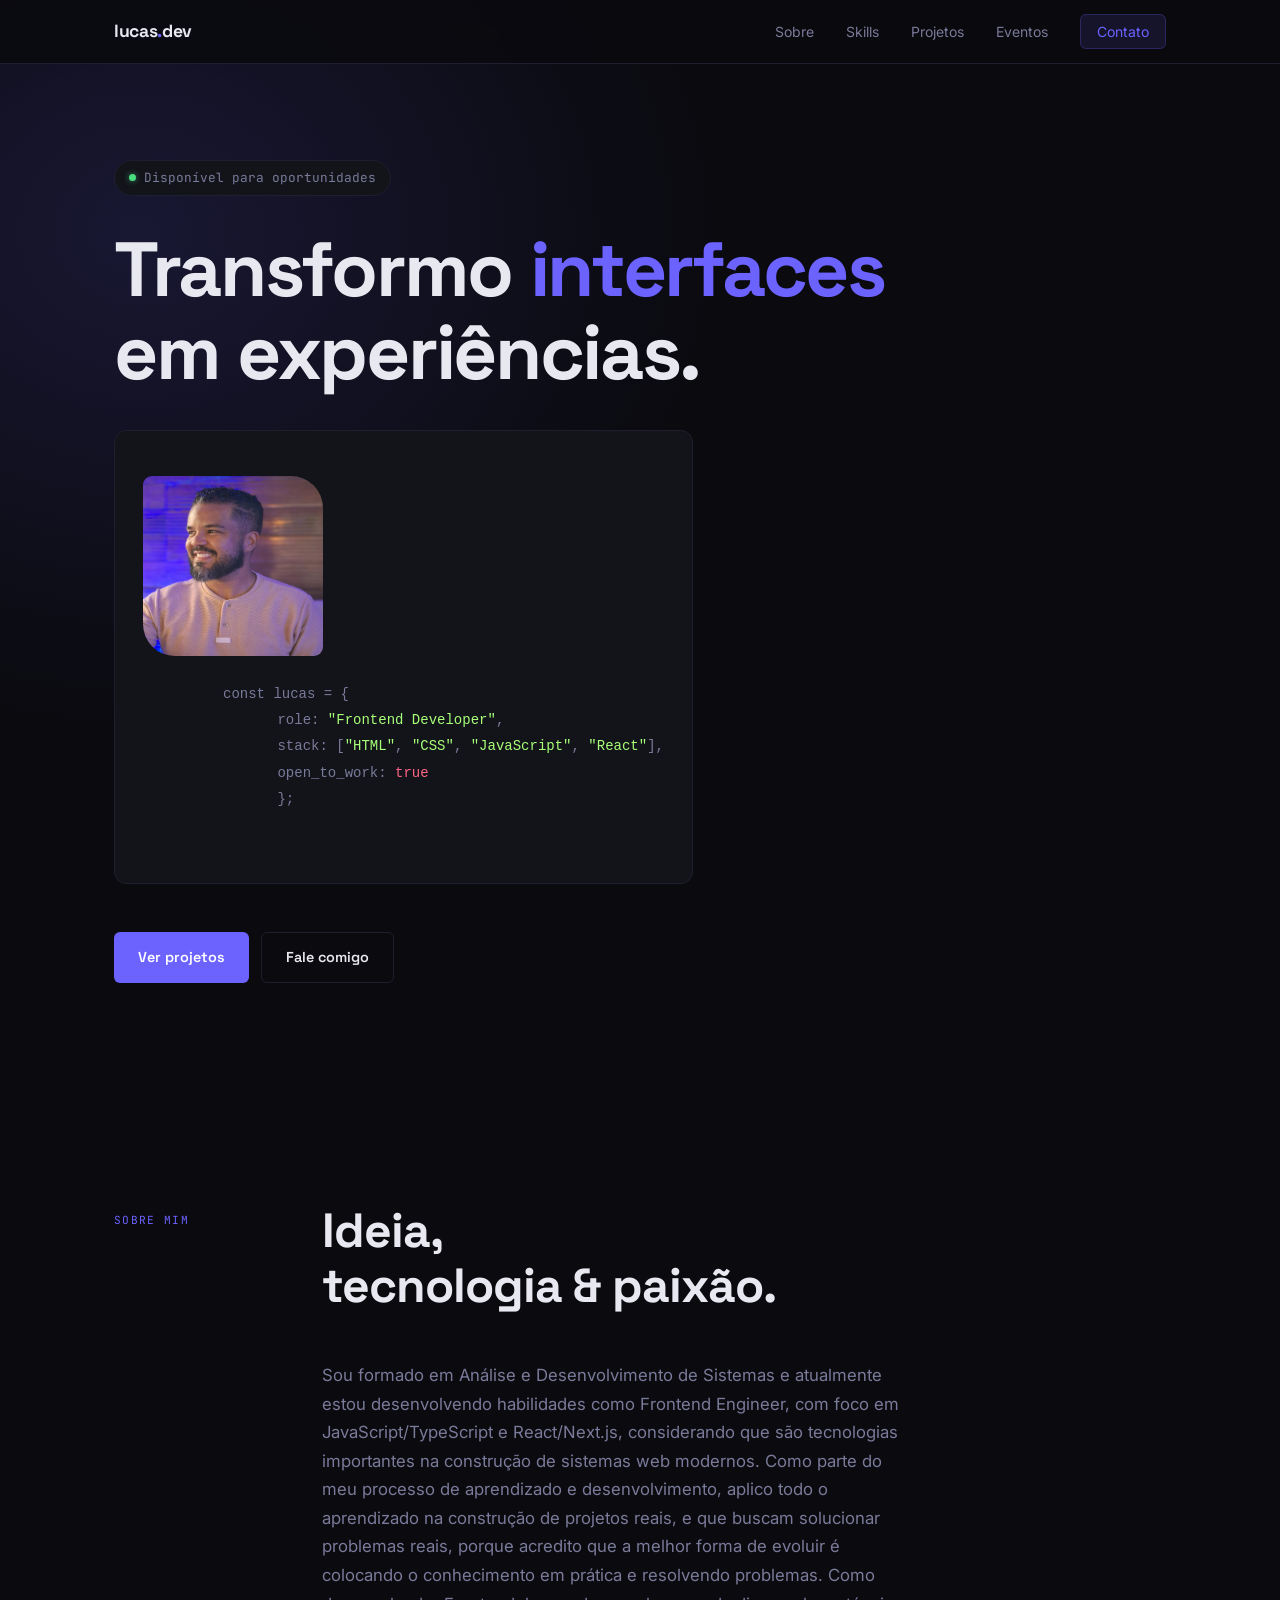
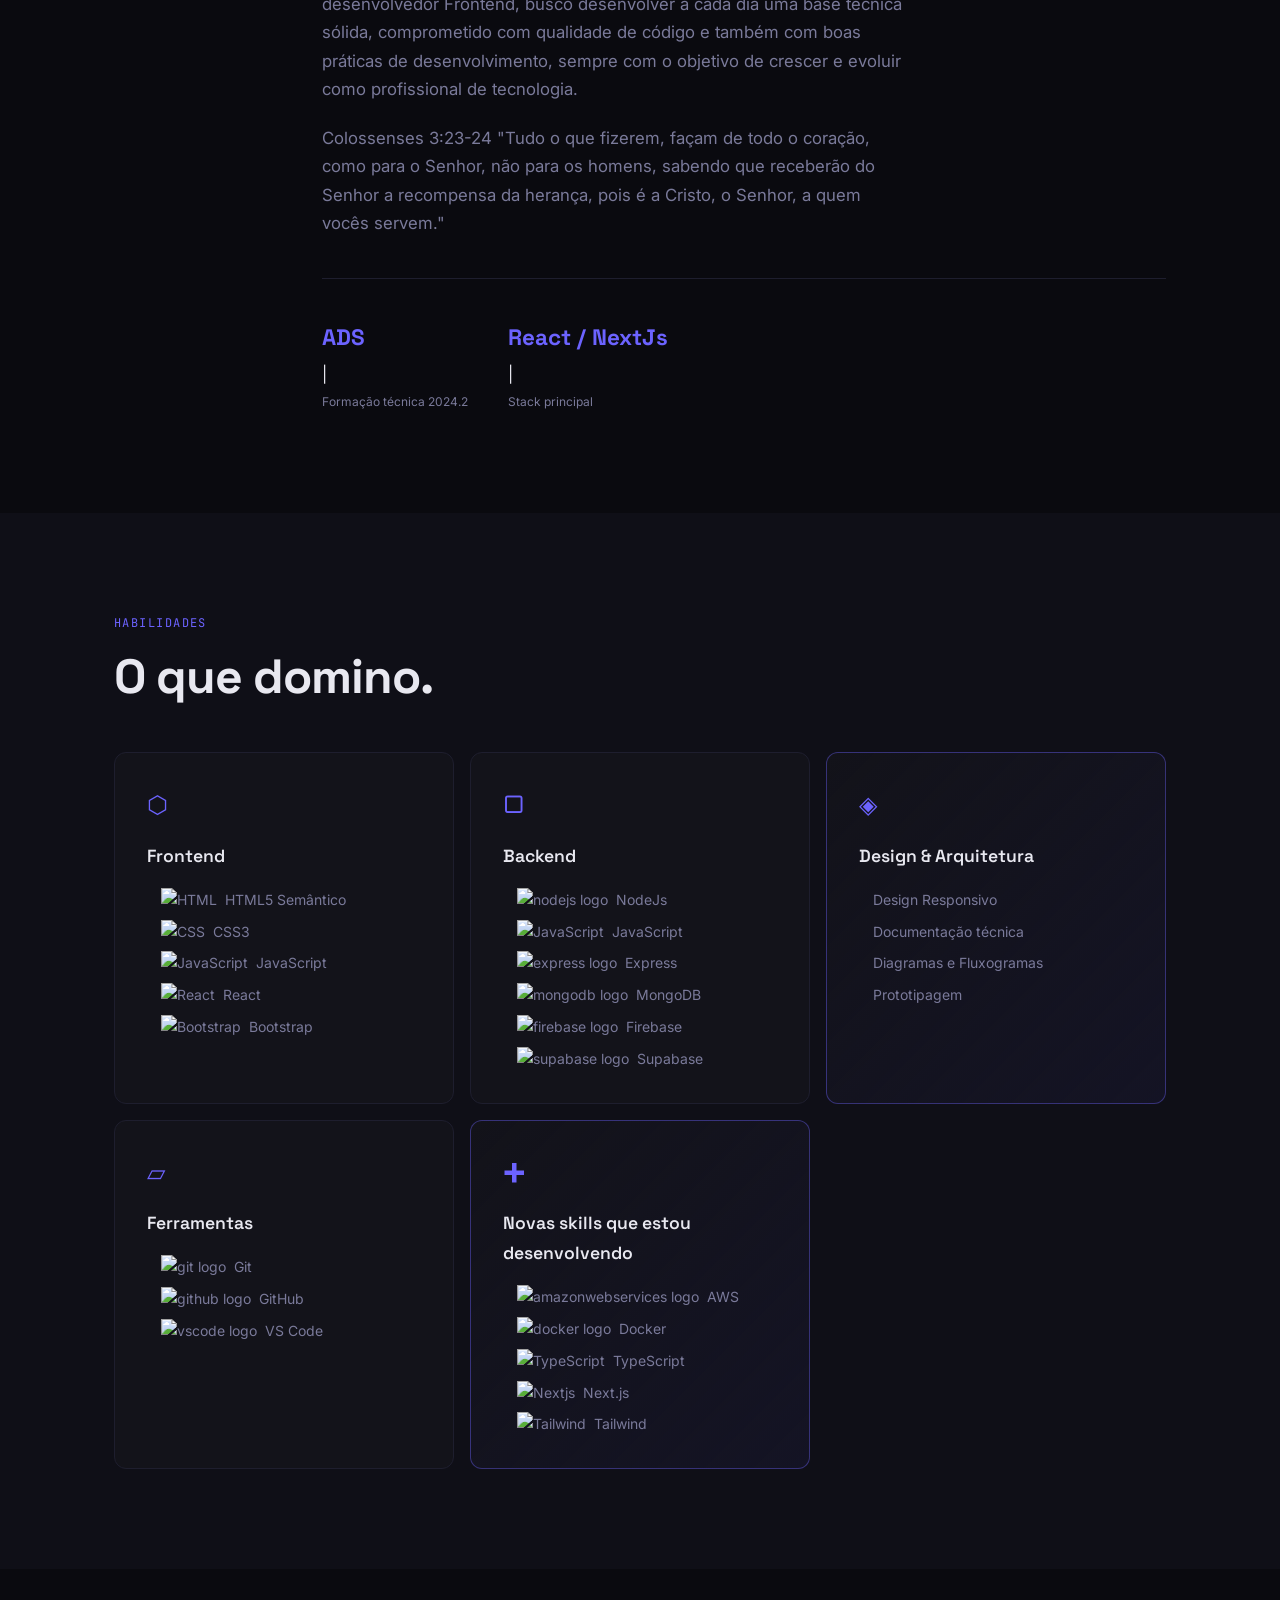
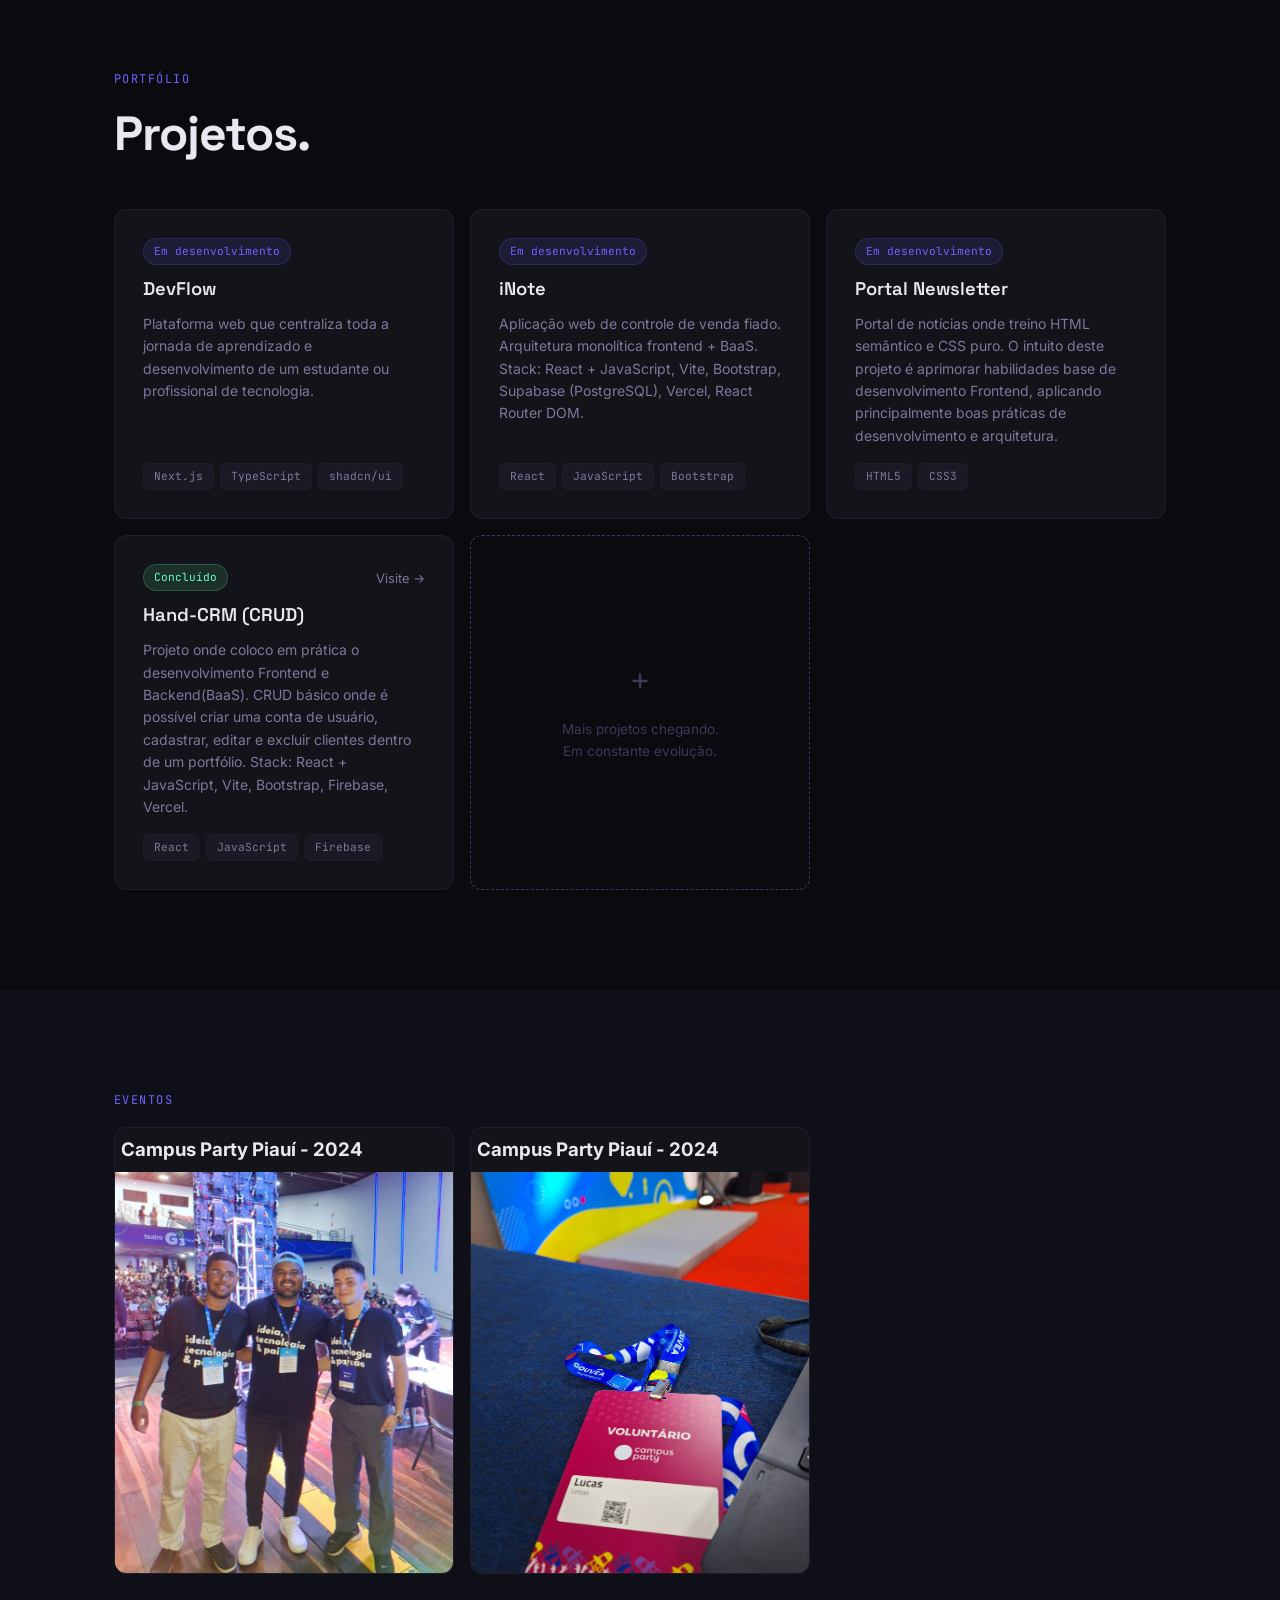
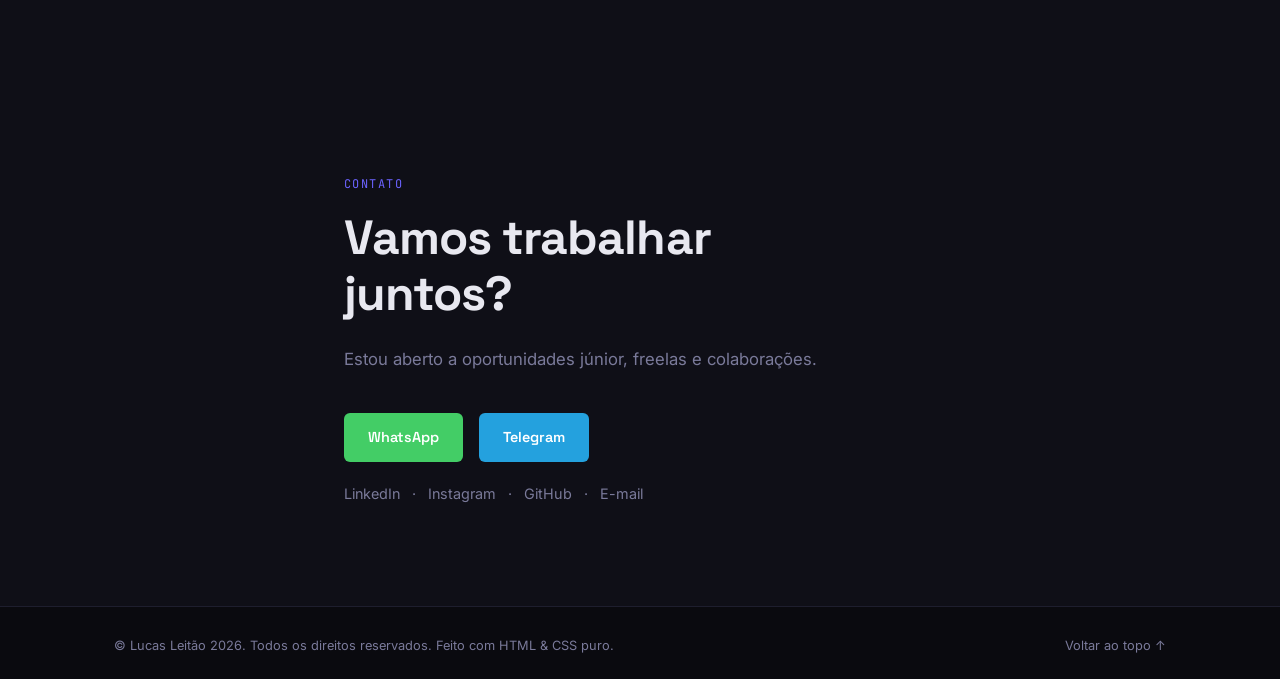
==== commit 4f2f0cf1: "style: change in layout and additing of features" ====
--- a/index.html
+++ b/index.html
@@ -13,6 +13,8 @@
     href="https://fonts.googleapis.com/css2?family=Space+Grotesk:wght@400;500;600;700&family=Inter:wght@400;500&family=JetBrains+Mono:wght@400;500&display=swap"
     rel="stylesheet" />
   <link rel="stylesheet" href="style.css" />
+  <link rel="icon" type="image/png" href="./images/icon.png">
+  <script src="https://kit.fontawesome.com/a94cc8a8bf.js" crossorigin="anonymous"></script>
 </head>
 
 <body>
@@ -21,9 +23,16 @@
   <header class="nav-header">
     <div class="container nav-inner">
       <span class="nav-logo">lucas<span class="accent">.</span>dev</span>
+
+      <!-- checkbox invisivel que guarda o estado -->
+      <input type="checkbox" id="nav-toggle" class="nav-toggle-checkbox">
+      <!-- label clicável > o botão "hamburguer" -->
+      <label for="nav-toggle" class="nav-toggle-label" aria-label="Alternar menu de navegação" role="button">
+      </label>
+
       <nav aria-label="Navegação principal">
-        <ul class="nav-links">
-          <li><a href="#inicio">Top</a></li>
+        <ul class="nav-links" id="nav-links">
+          <li><a href="#inicio"><i class="fa-solid fa-terminal"></i></a></li>
           <li><a href="#sobre">Sobre</a></li>
           <li><a href="#skills">Skills</a></li>
           <li><a href="#projetos">Projetos</a></li>
@@ -115,10 +124,24 @@
             <div class="skill-icon" aria-hidden="true">⬡</div>
             <h3>Frontend</h3>
             <ul class="skill-list">
-              <li>HTML5 Semântico</li>
-              <li>CSS3</li>
-              <li>JavaScript / TypeScript</li>
-              <li>React / NextJs</li>
+              <li><img src="https://skillicons.dev/icons?i=html" alt="HTML" height="20">HTML5 Semântico</li>
+              <li><img src="https://skillicons.dev/icons?i=css" alt="CSS" height="20">CSS3</li>
+              <li><img src="https://skillicons.dev/icons?i=js" alt="JavaScript" height="20">JavaScript</li>
+              <li><img src="https://skillicons.dev/icons?i=react" alt="React" height="20">React</li>
+              <li><img src="https://skillicons.dev/icons?i=bootstrap" alt="Bootstrap" height="20">Bootstrap</li>
+            </ul>
+          </article>
+
+          <article class="skill-card">
+            <div class="skill-icon" aria-hidden="true">&#9634</div>
+            <h3>Backend</h3>
+            <ul class="skill-list">
+              <li><img src="https://skillicons.dev/icons?i=nodejs" height="20" alt="nodejs logo" />NodeJs</li>
+              <li><img src="https://skillicons.dev/icons?i=js" alt="JavaScript" height="20">JavaScript</li>
+              <li><img src="https://skillicons.dev/icons?i=express" height="20" alt="express logo" />Express</li>
+              <li><img src="https://skillicons.dev/icons?i=mongodb" height="20" alt="mongodb logo" />MongoDB</li>
+              <li><img src="https://skillicons.dev/icons?i=firebase" height="20" alt="firebase logo" />Firebase</li>
+              <li><img src="https://skillicons.dev/icons?i=supabase" height="20" alt="supabase logo" />Supabase</li>
             </ul>
           </article>
 
@@ -134,57 +157,30 @@
           </article>
 
           <article class="skill-card">
-            <div class="skill-icon" aria-hidden="true">&#9634</div>
-            <h3>Backend</h3>
-            <ul class="skill-list">
-              <li>NodeJs</li>
-            </ul>
-          </article>
-
-          <article class="skill-card">
             <div class="skill-icon" aria-hidden="true">&#9649</div>
             <h3>Ferramentas</h3>
             <ul class="skill-list">
-              <li>Git & GitHub</li>
-              <li>VS Code</li>
-            </ul>
-          </article>
-
-        </div>
-      </div>
-    </section>
-
-    <!-- marquee  -->
-    <!-- <section class="section-marquee">
-      <div class="marquee">
-
-        <div class="marquee-track">
-
-          <div class="marquee-content">
-            <img src="https://skillicons.dev/icons?i=html" alt="HTML" height="30">
-            <img src="https://skillicons.dev/icons?i=css" alt="CSS" height="30">
-            <img src="https://skillicons.dev/icons?i=js" alt="JavaScript" height="30">
-            <img src="https://skillicons.dev/icons?i=react" alt="React" height="30">
-            <img src="https://skillicons.dev/icons?i=bootstrap" alt="Bootstrap" height="30">
-            <img src="https://skillicons.dev/icons?i=nodejs" height="30" alt="nodejs logo" />
-            <img src="https://skillicons.dev/icons?i=express" height="30" alt="express logo" />
-            <img src="https://skillicons.dev/icons?i=mongodb" height="30" alt="mongodb logo" />
-            <img src="https://skillicons.dev/icons?i=firebase" height="30" alt="firebase logo" />
-            <img src="https://skillicons.dev/icons?i=supabase" height="30" alt="supabase logo" />
-            <img src="https://skillicons.dev/icons?i=aws" height="30" alt="amazonwebservices logo" /> -->
-            <!-- <img src="https://skillicons.dev/icons?i=docker" height="30" alt="docker logo"  />
-  <img src="https://skillicons.dev/icons?i=py" height="30" alt="python logo"  /> -->
-            <!-- <img src="https://skillicons.dev/icons?i=ts" height="30" alt="typescript logo" />
-            <img src="https://skillicons.dev/icons?i=nextjs" height="30" alt="nextjs logo" />
-            <img src="https://skillicons.dev/icons?i=tailwind" height="30" alt="tailwind logo" />
-            <img src="https://skillicons.dev/icons?i=vscode" height="30" alt="vscode logo" />
-            <img src="https://skillicons.dev/icons?i=git" height="30" alt="git logo" />
-            <img src="https://skillicons.dev/icons?i=github" height="30" alt="github logo" />
-
-          </div>
-        </div>
-      </div>
-    </section> -->
+              <li><img src="https://skillicons.dev/icons?i=git" height="20" alt="git logo" />Git</li>
+              <li><img src="https://skillicons.dev/icons?i=github" height="20" alt="github logo" />GitHub</li>
+              <li><img src="https://skillicons.dev/icons?i=vscode" height="20" alt="vscode logo" />VS Code</li>
+            </ul>
+          </article>
+
+          <article class="skill-card skill-card--featured">
+            <div class="skill-icon" aria-hidden="true">&#128931</div>
+            <h3>Novas skills que estou desenvolvendo</h3>
+            <ul class="skill-list">
+              <li><img src="https://skillicons.dev/icons?i=aws" height="20" alt="amazonwebservices logo" />AWS</li>
+              <li><img src="https://skillicons.dev/icons?i=docker" height="20" alt="docker logo" />Docker</li>
+              <li><img src="https://skillicons.dev/icons?i=ts" alt="TypeScript" height="20">TypeScript</li>
+              <li><img src="https://skillicons.dev/icons?i=nextjs" alt="Nextjs" height="20">Next.js</li>
+              <li><img src="https://skillicons.dev/icons?i=tailwind" alt="Tailwind" height="20">Tailwind</li>
+            </ul>
+          </article>
+
+        </div>
+      </div>
+    </section>
 
     <!-- projetos -->
     <section class="section" id="projetos" aria-labelledby="titulo-projetos">
@@ -248,7 +244,7 @@
 
           <article class="projeto-card">
             <div class="projeto-header">
-              <div class="projeto-tag">Concluído</div>
+              <div class="projeto-tag-c">Concluído</div>
               <div class="projeto-links">
                 <a href="https://hand-crm.vercel.app/" aria-label="URL do projeto Hand-CRM" target="_blank">Visite →</a>
               </div>
@@ -325,7 +321,7 @@
   <!-- footer -->
   <footer class="footer">
     <div class="container footer-inner">
-      <span>&copy; 2026 Lucas Leitão. Feito com HTML & CSS puro.</span>
+      <span>&copy; Lucas Leitão 2026. Todos os direitos reservados. Feito com HTML & CSS puro.</span>
       <a href="#inicio" class="footer-top">Voltar ao topo ↑</a>
     </div>
   </footer>
--- a/style.css
+++ b/style.css
@@ -16,8 +16,10 @@
   --text-faint:  #3A3A5A;
 
   --accent:       #6C63FF;
+  --accent-c:     #63ffcb;
   --accent-hover: #5a52e0; /* accent escurecido — hover de botões */
   --accent-dim:   rgba(108, 99, 255, 0.12);
+  --accent-dim-c: rgba(99, 255, 151, 0.12);
   --accent-glow:  rgba(108, 99, 255, 0.35);
   --pink:         #FF6584;
 
@@ -338,6 +340,7 @@
 }
 
 .sobre-text {
+  /* text-align: justify; */
   color: var(--text-muted);
   font-size: 1.05rem;
   margin-bottom: 20px;
@@ -417,19 +420,21 @@
 }
 
 .skill-list li {
+  display: flex;
+  gap: 8px;
   font-size: 0.875rem;
   color: var(--text-muted);
   padding-left: 14px;
   position: relative;
 }
 
-.skill-list li::before {
+/* .skill-list li::before {
   content: '—';
   position: absolute;
   left: 0;
   color: var(--text-faint);
   font-size: 0.75rem;
-}
+} */
 
 /* projetos */
 
@@ -467,6 +472,16 @@
   color: var(--accent);
   background-color: var(--accent-dim);
   border: 1px solid rgba(108, 99, 255, 0.2);
+  padding: 3px 10px;
+  border-radius: 99px;
+}
+
+.projeto-tag-c {
+  font-family: var(--font-mono);
+  font-size: 0.7rem;
+  color: var(--accent-c);
+  background-color: var(--accent-dim-c);
+  border: 1px solid rgba(99, 255, 182, 0.2);
   padding: 3px 10px;
   border-radius: 99px;
 }
@@ -627,11 +642,76 @@
   color: var(--accent);
 }
 
+/* botão hamburguer */
+
+.nav-toggle-checkbox {
+  position: absolute; /* tira o elemento do fluxo normal do layout */
+  opacity: 0; /*invisivel, mas ainda existe e pode receber foco de teclado*/
+  width: 1px; /* quase sem tamanho, mas não zero, para evitar bugs de navegadores*/
+  height: 1px;
+  pointer-events: none; /*impede clique acidental diretamente nele, o foco é o label, que é visível*/
+}
+
+.nav-toggle-label {
+  display: none;
+  margin-left: auto;
+  font-size: 1.5rem;
+  line-height: 1;
+  cursor: pointer;
+  color: var(--text-muted);
+  user-select: none;
+}
+
+.nav-toggle-label::before {
+  content: '\2630'; /*botão hamburguer*/
+}
+
+.nav-toggle-checkbox:checked ~ .nav-toggle-label::before {
+  content: '\2715'; /* X */
+}
+
 /* responsivo */
 
-@media (max-width: 768px) {
+@media (max-width: 767px) {
+  .nav-toggle-label {
+    display: block;
+  }
+
   .nav-links {
     display: none;
+    position: absolute;
+    top: 64px;
+    left: 0;
+    right: 0;
+    flex-direction: column;
+    align-items: stretch;
+    gap: 0;
+    background-color: var(--bg-alt);
+    border-bottom: 1px solid var(--border);
+    padding: 12px 24px 20px;
+  }
+
+  .nav-toggle-checkbox:checked ~ nav .nav-links { /*quando checado, busque em nav .nav-links e aplique*/
+    display: flex;
+  }
+
+  .nav-links li {
+    width: 100%;
+  }
+
+  .nav-links a {
+    display: block;
+    padding: 12px 0;
+    border-bottom: 1px solid var(--border);
+  }
+
+  .nav-links li:last-child a { /*em cada item, exceto no último*/
+    border-bottom: none; /*cria linhas divisórias visuais entre os itens, sem precisar de <hr> no html*/
+  }
+
+  .nav-links a.nav-cta { /*recebe destaque a parte, pois já há um estilo de botão no desktop*/
+    margin-top: 12px;
+    text-align: center;
   }
 
   .hero {
@@ -699,51 +779,4 @@
   html {
     scroll-behavior: auto;
   }
-
-  .marquee-track {
-    animation: none !important;
-  }
-}
-
-/* marquee */
-
-/* .marquee {
-  width: 100%;
-  overflow: hidden;
-  background: var(--surface);
-  padding: 1rem 0;
-}
-
-.marquee-track {
-  display: flex;
-  width: max-content;
-  animation: marquee 20s linear infinite;
-}
-
-.marquee-content {
-  display: flex;
-  align-items: center;
-  gap: 2rem;
-  padding-right: 2rem; Espaço entre as duas cópias
-  flex-shrink: 0;
-}
-
-.marquee img {
-  display: block;
-  height: 30px;
-  width: auto;
-}
-
-.marquee:hover .marquee-track {
-  animation-play-state: paused;
-}
-
-@keyframes marquee {
-  from {
-    transform: translateX(0);
-  }
-
-  to {
-    transform: translateX(-50%);
-  }
-} */+}
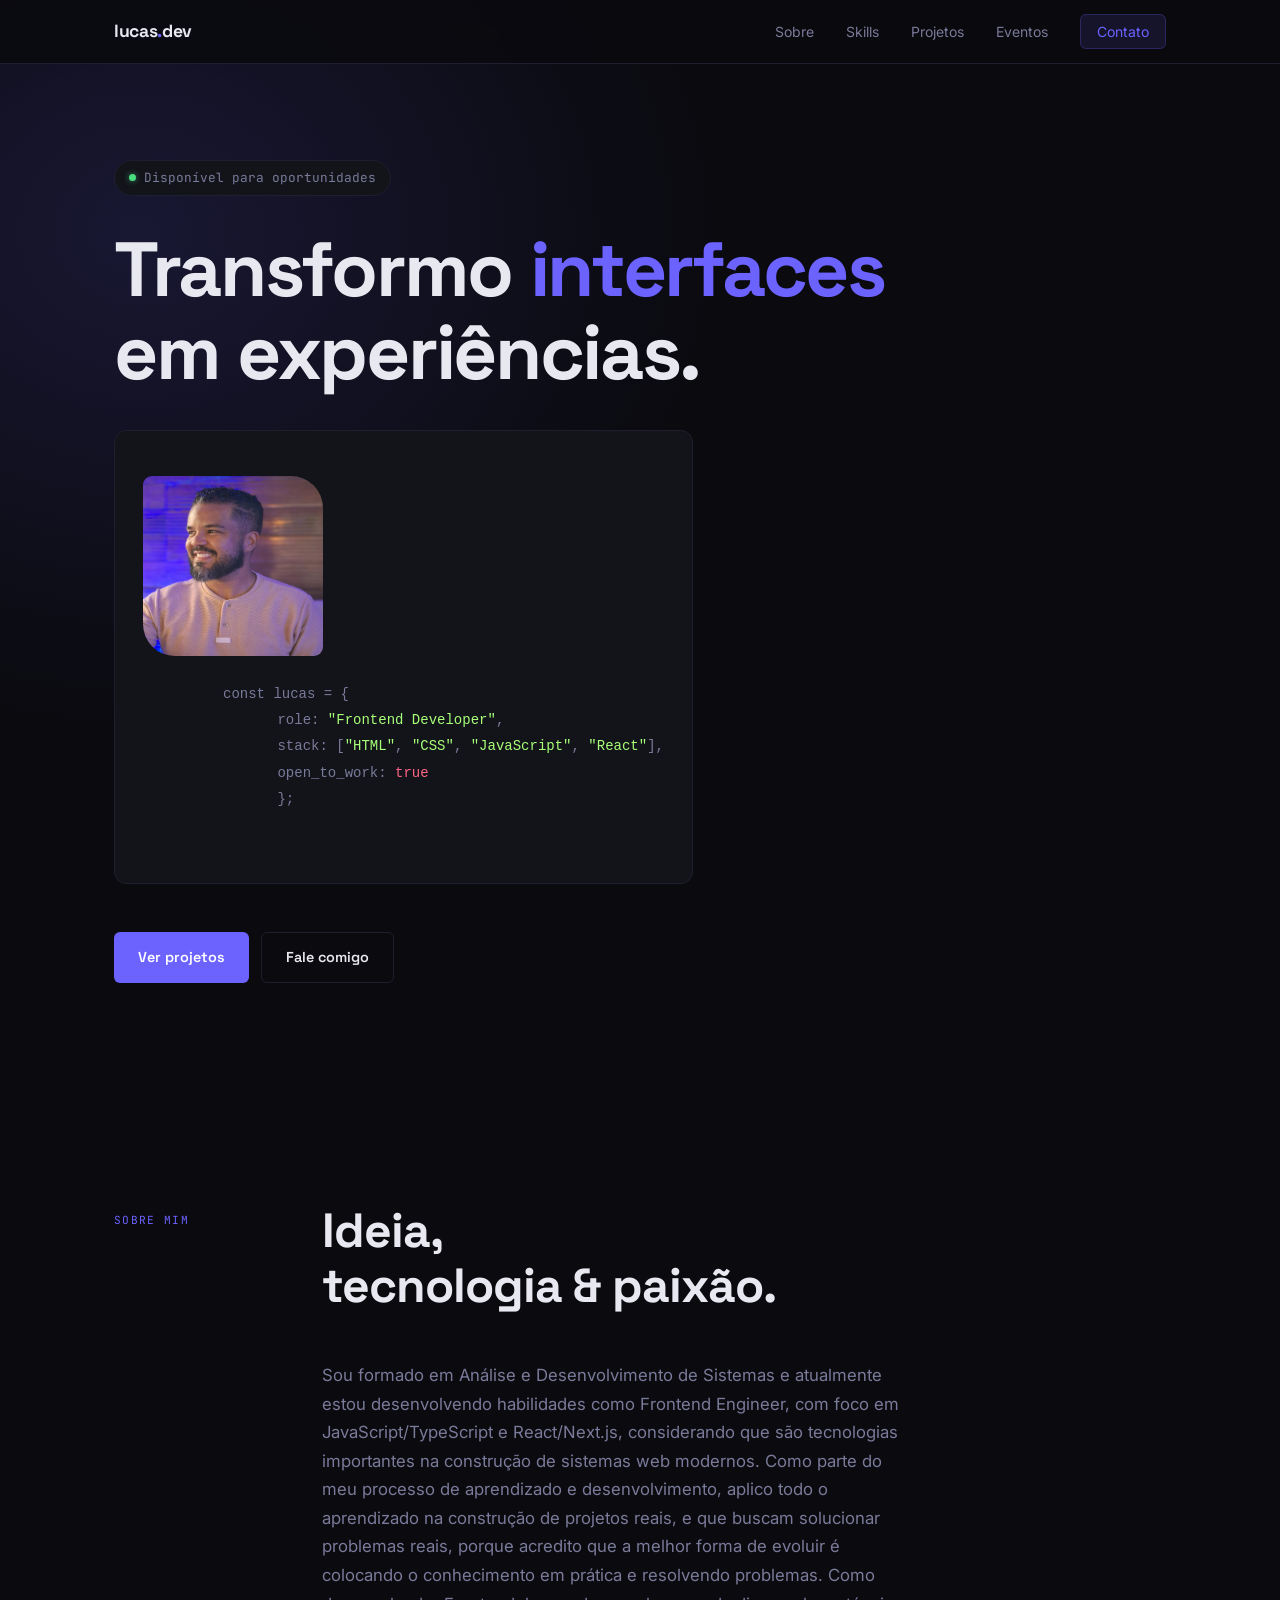
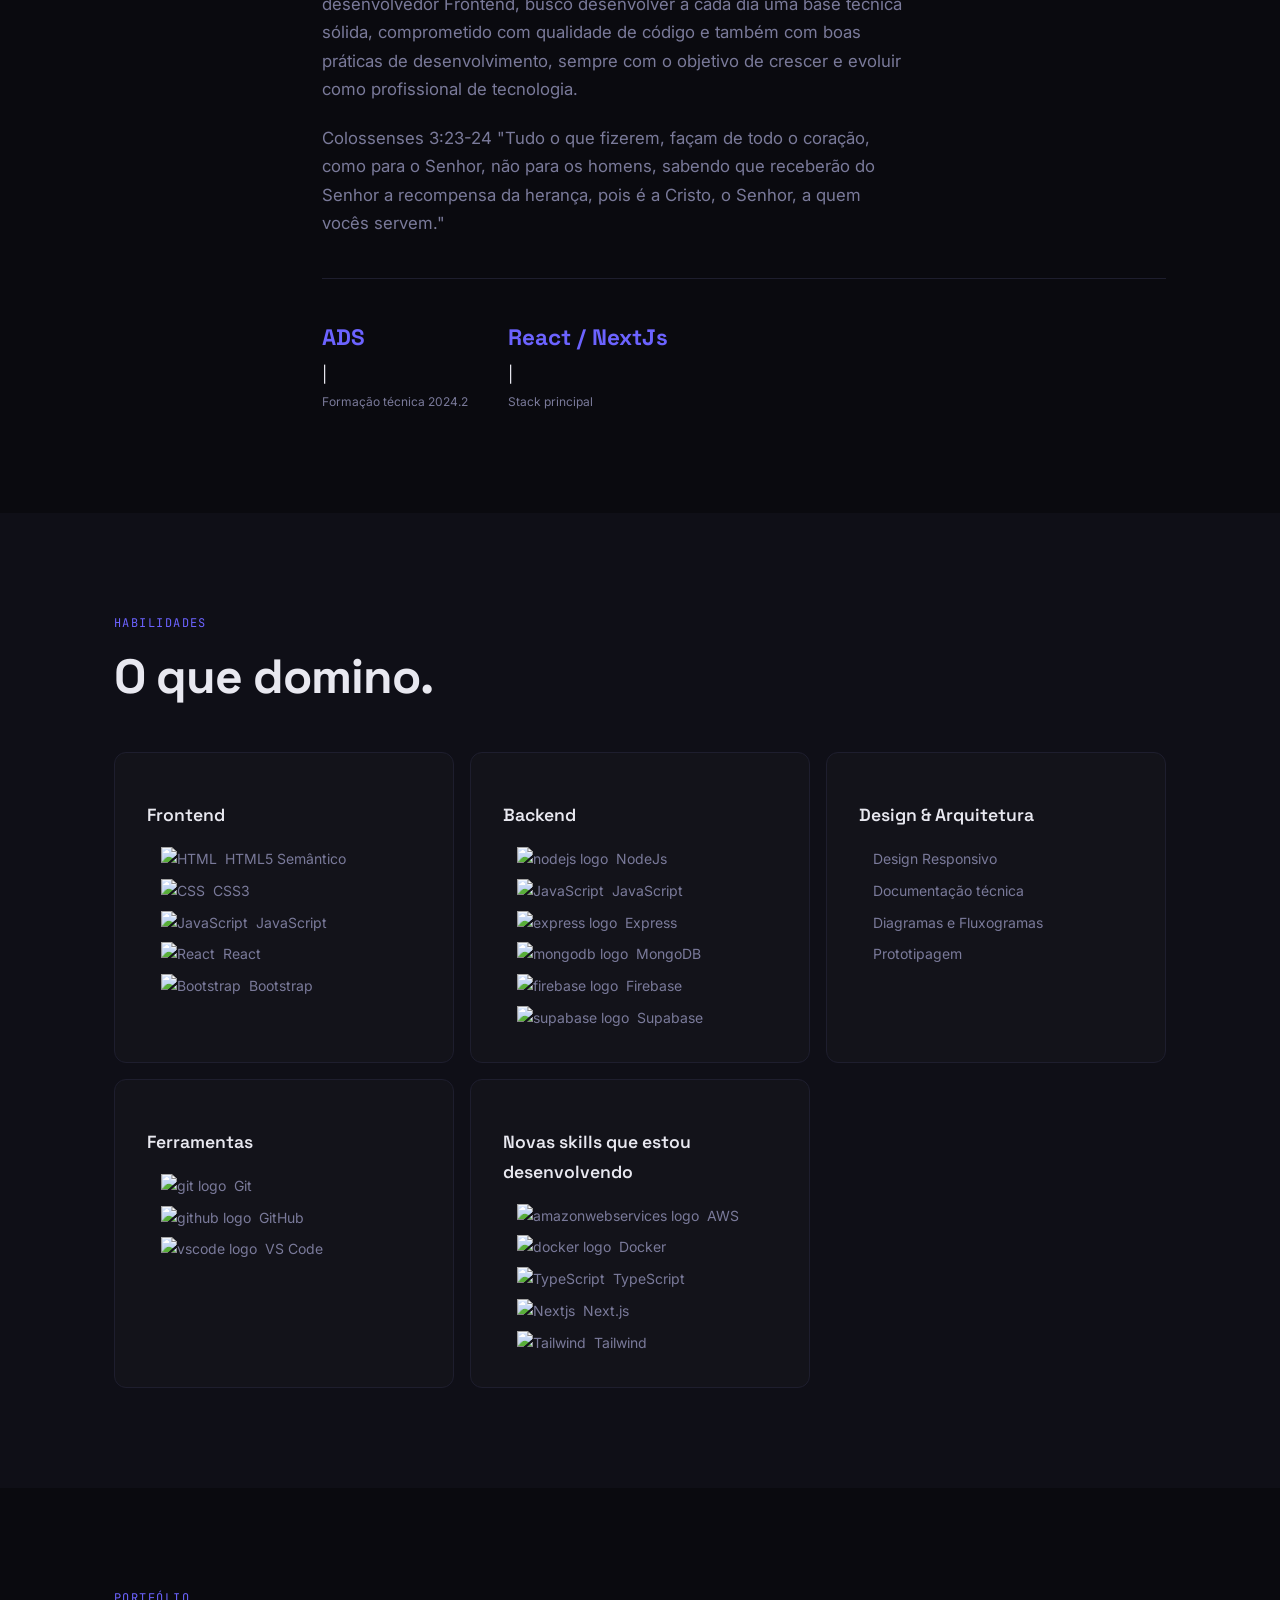
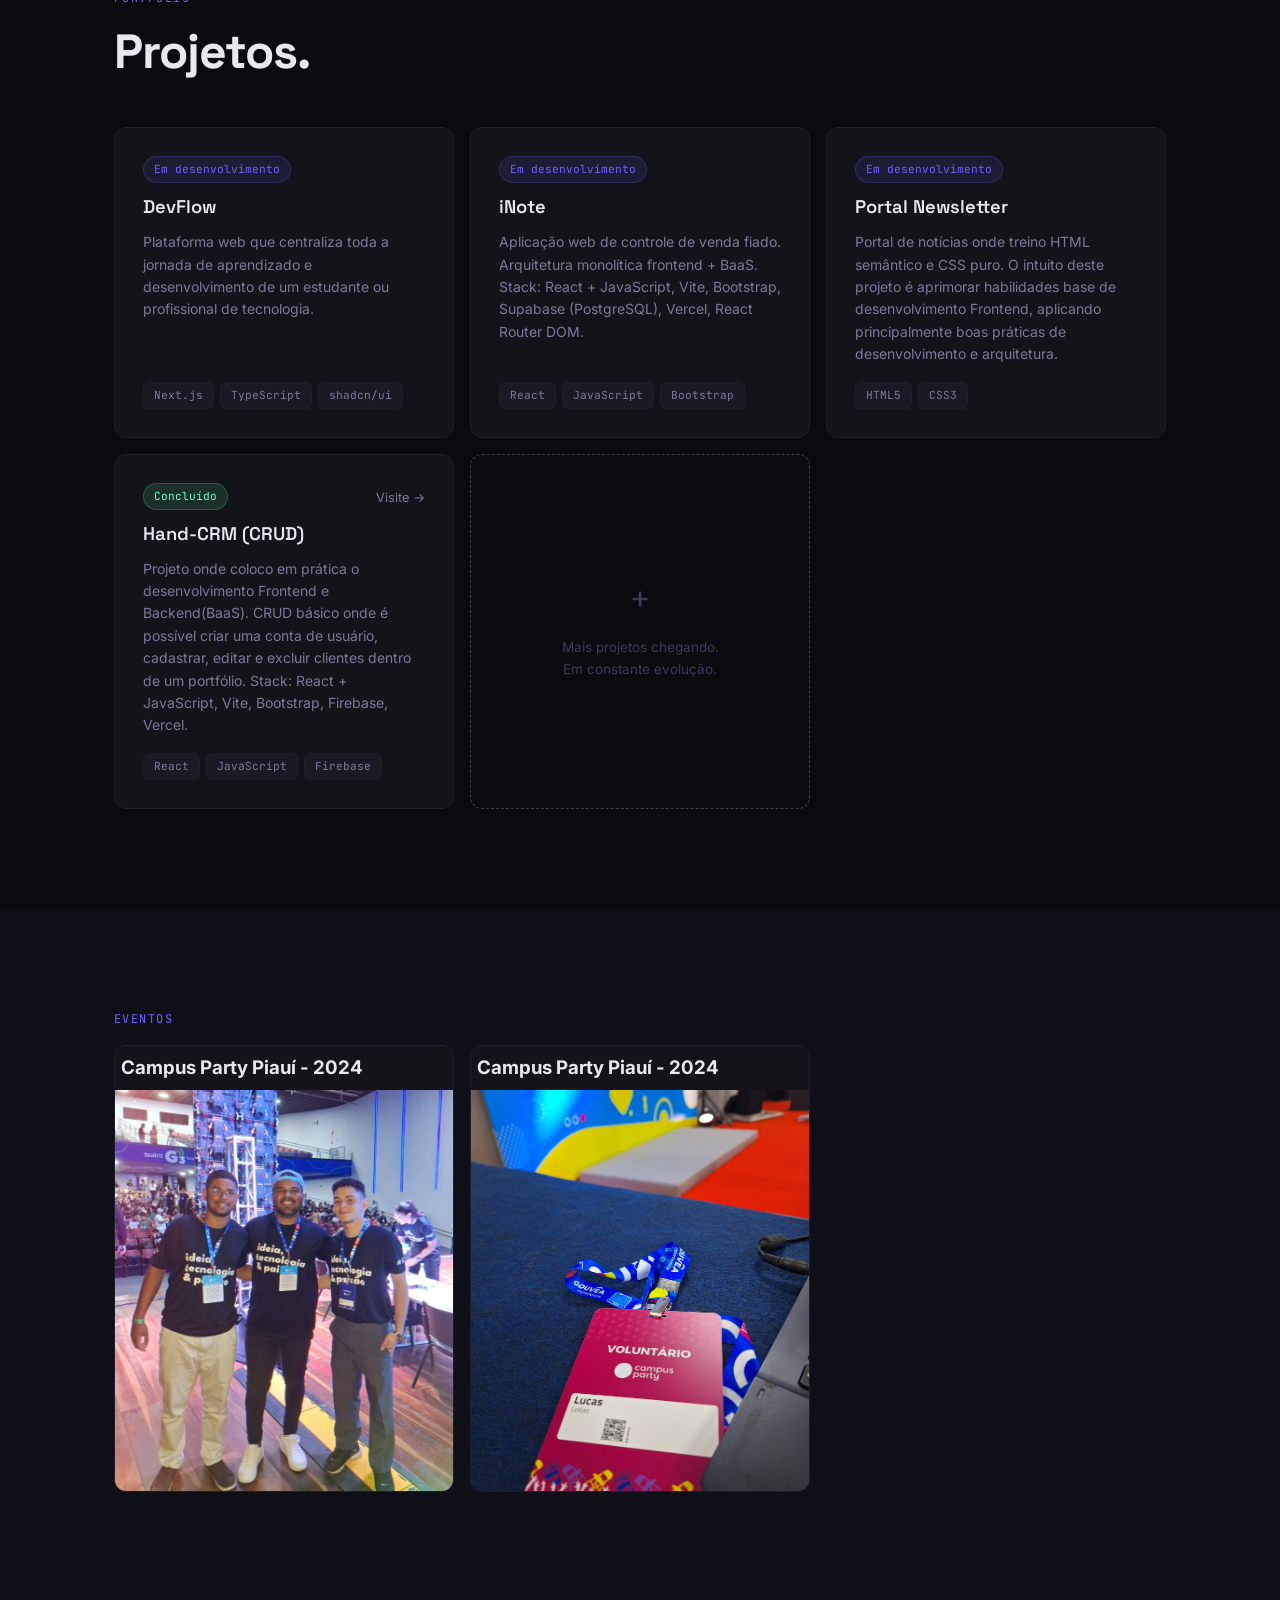
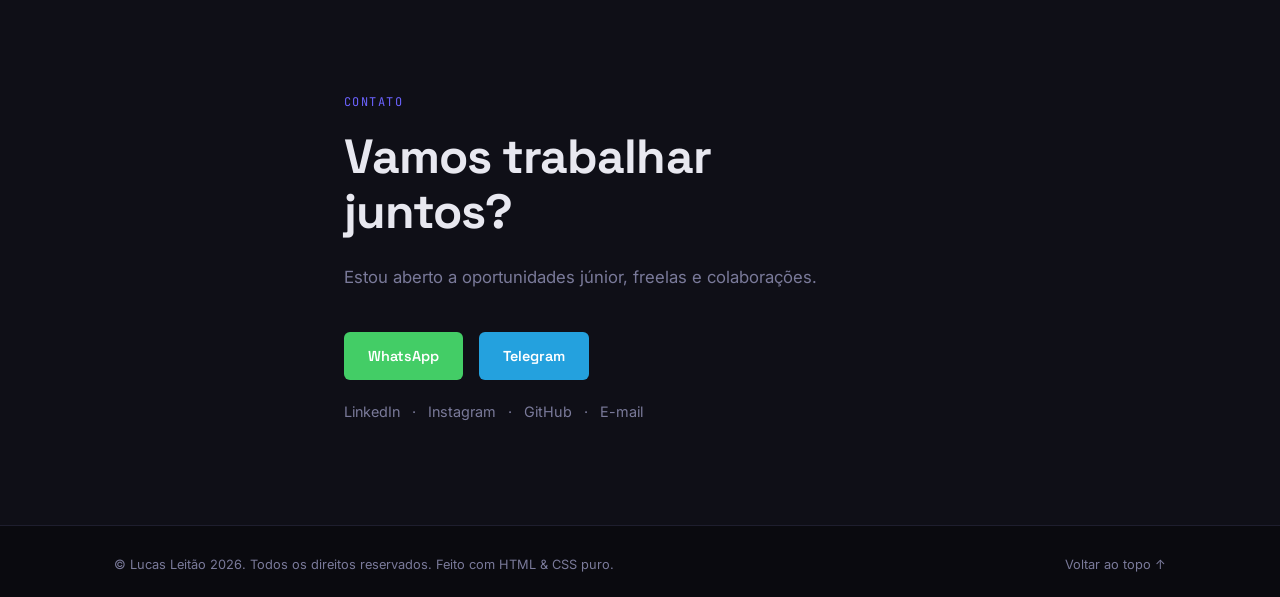
==== commit def84be4: "style: button flash fix and icon changes skills" ====
--- a/index.html
+++ b/index.html
@@ -22,7 +22,8 @@
   <!-- navegação -->
   <header class="nav-header">
     <div class="container nav-inner">
-      <span class="nav-logo">lucas<span class="accent">.</span>dev</span>
+      <a href="#inicio" aria-label="Página inicial"><span class="nav-logo">lucas<span
+            class="accent">.</span>dev</span></a>
 
       <!-- checkbox invisivel que guarda o estado -->
       <input type="checkbox" id="nav-toggle" class="nav-toggle-checkbox">
@@ -121,7 +122,7 @@
         <div class="skills-grid">
 
           <article class="skill-card">
-            <div class="skill-icon" aria-hidden="true">⬡</div>
+            <div class="skill-icon" aria-hidden="true"><i class="fa-solid fa-code"></i></div>
             <h3>Frontend</h3>
             <ul class="skill-list">
               <li><img src="https://skillicons.dev/icons?i=html" alt="HTML" height="20">HTML5 Semântico</li>
@@ -133,7 +134,7 @@
           </article>
 
           <article class="skill-card">
-            <div class="skill-icon" aria-hidden="true">&#9634</div>
+            <div class="skill-icon" aria-hidden="true"><i class="fa-solid fa-server"></i></div>
             <h3>Backend</h3>
             <ul class="skill-list">
               <li><img src="https://skillicons.dev/icons?i=nodejs" height="20" alt="nodejs logo" />NodeJs</li>
@@ -145,8 +146,8 @@
             </ul>
           </article>
 
-          <article class="skill-card skill-card--featured">
-            <div class="skill-icon" aria-hidden="true">◈</div>
+          <article class="skill-card">
+            <div class="skill-icon" aria-hidden="true"><i class="fa-solid fa-cube"></i></div>
             <h3>Design & Arquitetura</h3>
             <ul class="skill-list">
               <li>Design Responsivo</li>
@@ -157,7 +158,7 @@
           </article>
 
           <article class="skill-card">
-            <div class="skill-icon" aria-hidden="true">&#9649</div>
+            <div class="skill-icon" aria-hidden="true"><i class="fa-solid fa-code-branch"></i></div>
             <h3>Ferramentas</h3>
             <ul class="skill-list">
               <li><img src="https://skillicons.dev/icons?i=git" height="20" alt="git logo" />Git</li>
@@ -166,8 +167,8 @@
             </ul>
           </article>
 
-          <article class="skill-card skill-card--featured">
-            <div class="skill-icon" aria-hidden="true">&#128931</div>
+          <article class="skill-card skill">
+            <div class="skill-icon" aria-hidden="true"><i class="fa-solid fa-pen-ruler"></i></div>
             <h3>Novas skills que estou desenvolvendo</h3>
             <ul class="skill-list">
               <li><img src="https://skillicons.dev/icons?i=aws" height="20" alt="amazonwebservices logo" />AWS</li>
--- a/style.css
+++ b/style.css
@@ -195,6 +195,7 @@
   display: flex;
   align-items: center;
   justify-content: space-between;
+  -webkit-tap-highlight-color: transparent;
 }
 
 .nav-logo {
@@ -400,7 +401,7 @@
 }
 
 .skill-icon {
-  font-size: 1.5rem;
+  font-size: 1rem;
   color: var(--accent);
   margin-bottom: 16px;
   display: block;
@@ -660,6 +661,7 @@
   cursor: pointer;
   color: var(--text-muted);
   user-select: none;
+  -webkit-tap-highlight-color: transparent;
 }
 
 .nav-toggle-label::before {
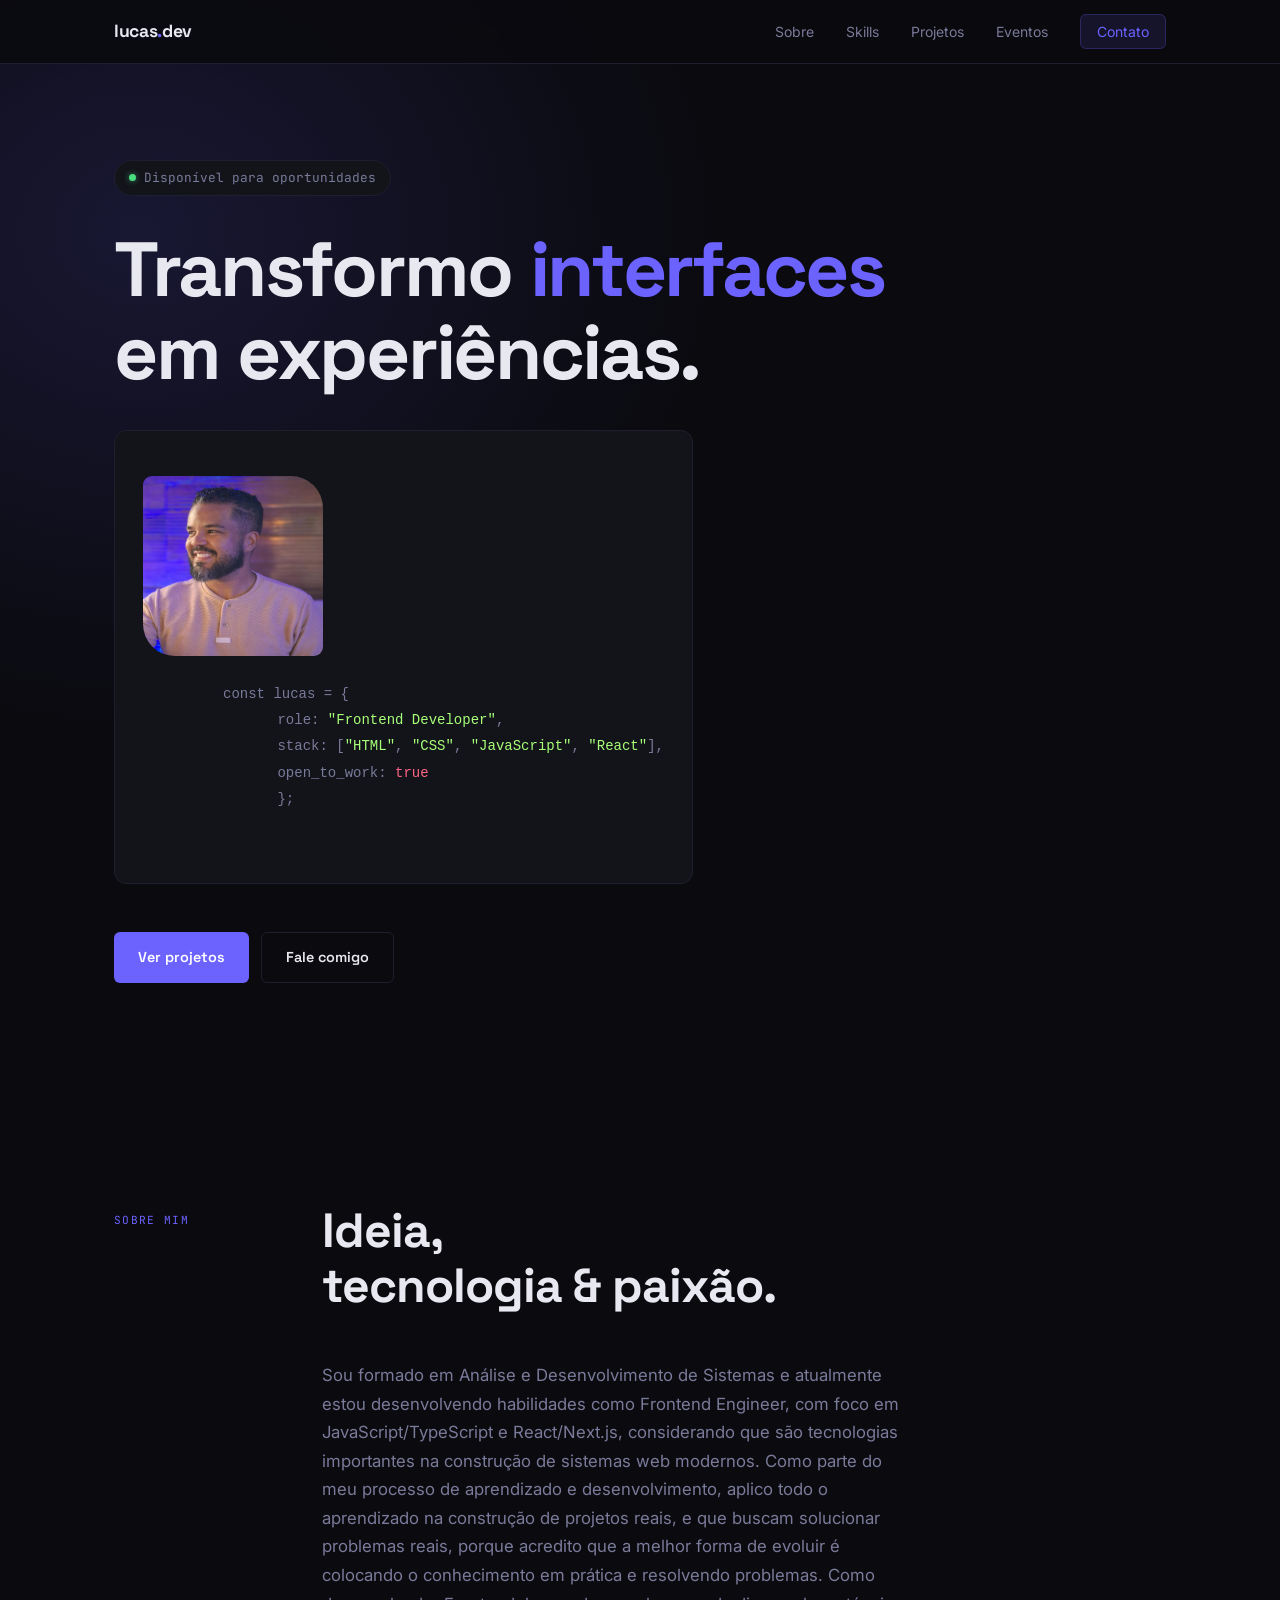
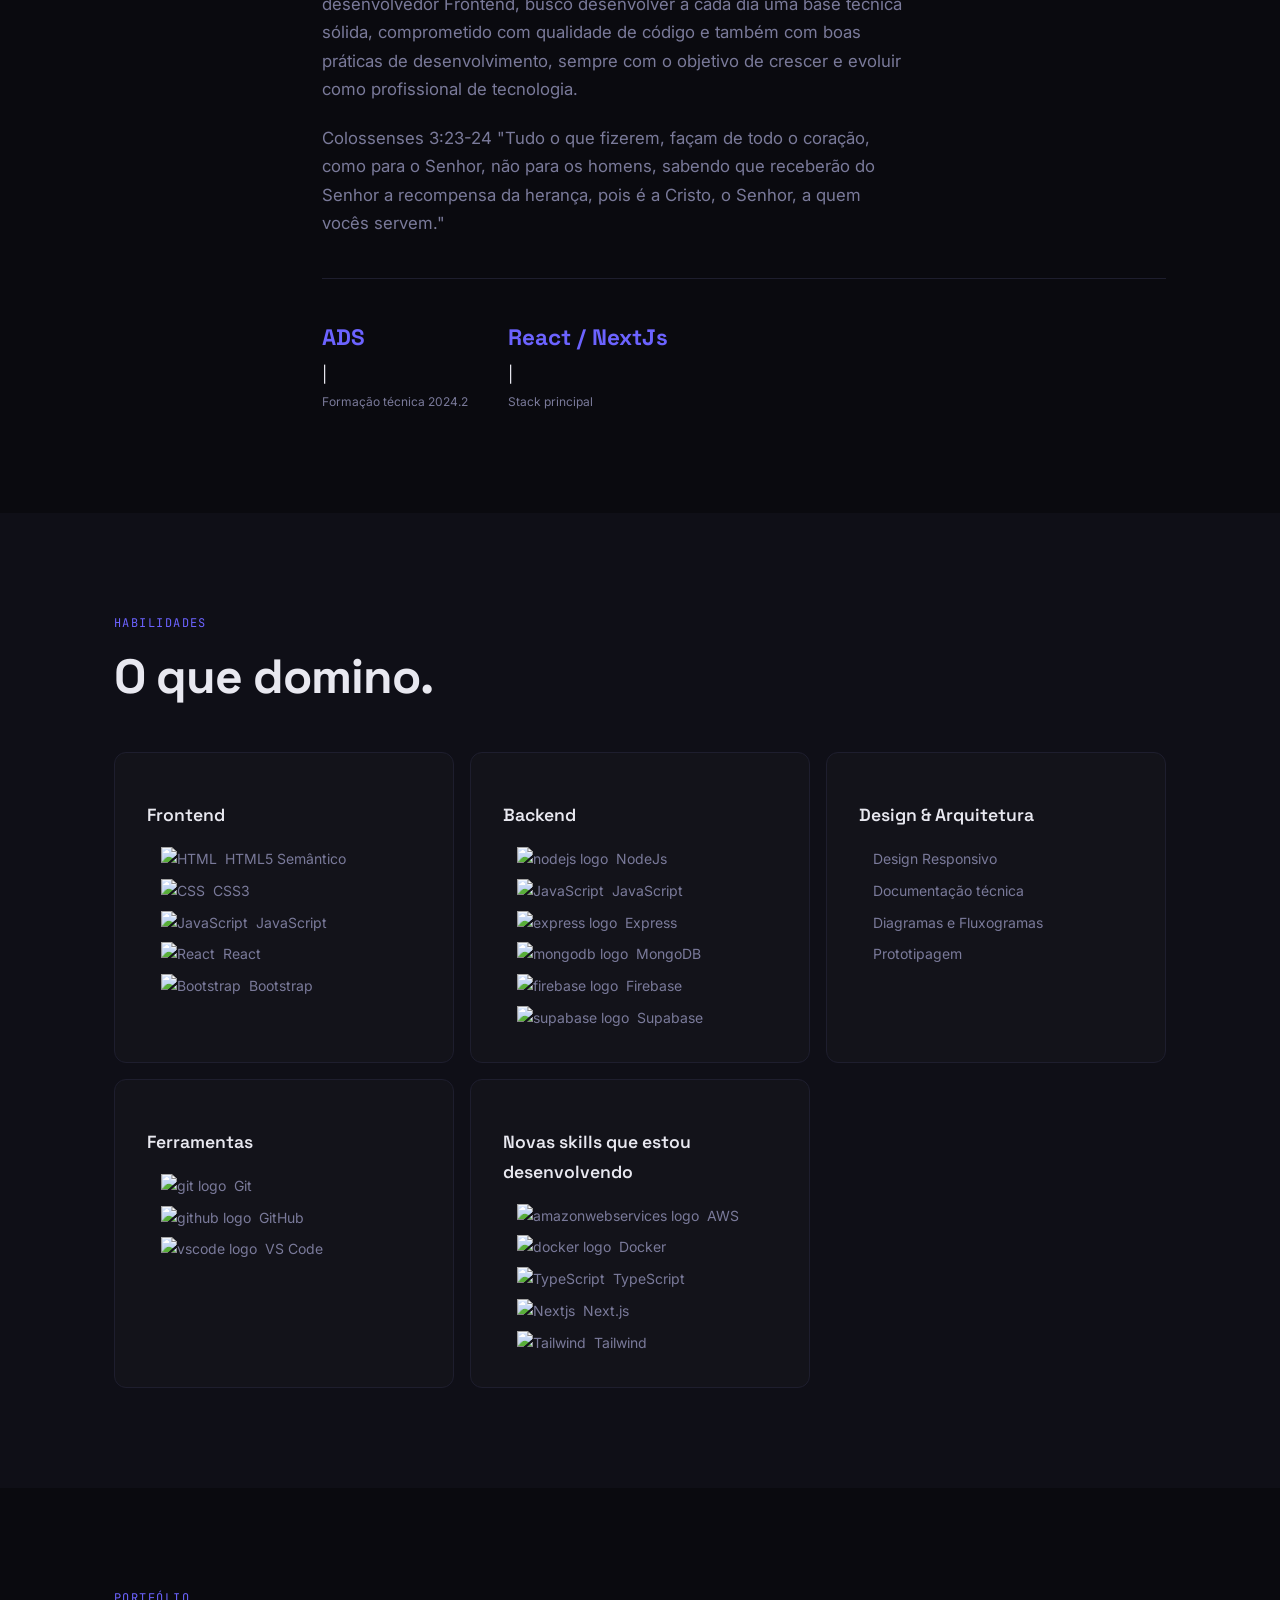
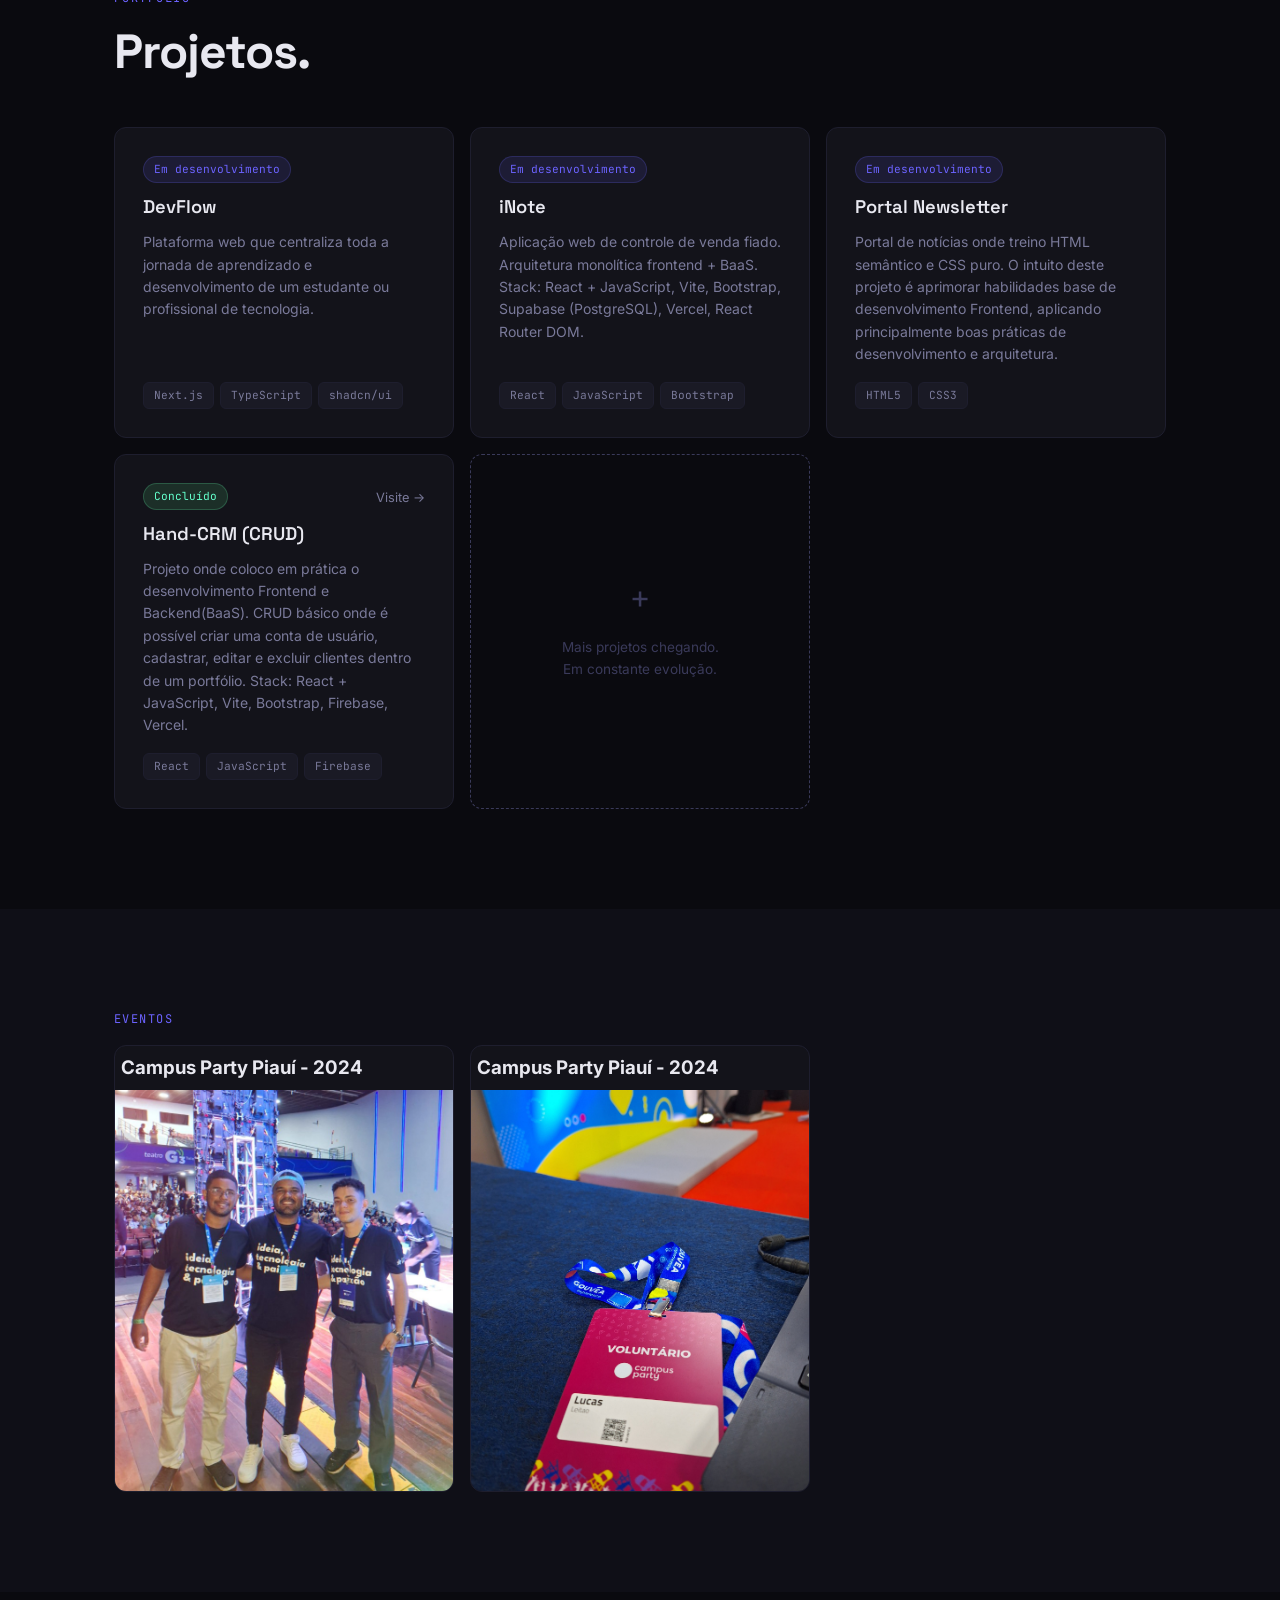
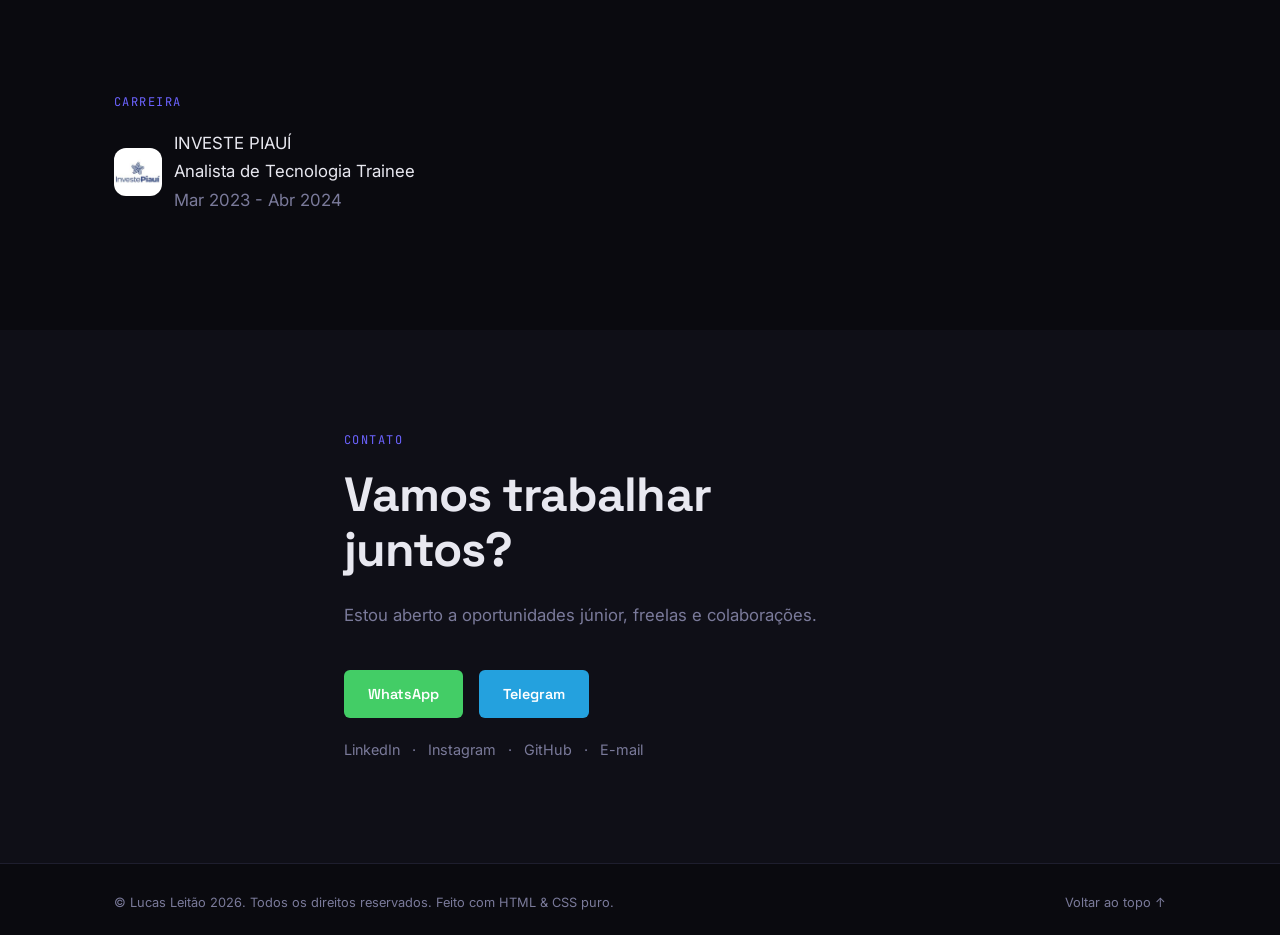
==== commit 1554787e: "style: career page included" ====
--- a/index.html
+++ b/index.html
@@ -273,9 +273,10 @@
     </section>
 
     <!-- eventos -->
-    <section class="section section-alt" id="eventos" aria-labelledby="titulo-skills">
+    <section class="section section-alt" id="eventos" aria-labelledby="titulo-events">
       <div class="container">
         <div class="section-label" aria-hidden="true">Eventos</div>
+        <!-- <h2 class="section-title" id="titulo-eventos">Participações em eventos.</h2> -->
         <div class="events-grid">
 
           <article class="event-card">
@@ -286,6 +287,32 @@
           <article class="event-card">
             <h3>Campus Party Piauí - 2024</h3>
             <img src="./images/image6.jpeg" alt="Credencial de voluntário em evento">
+          </article>
+
+        </div>
+      </div>
+    </section>
+
+    <!-- carrer -->
+    <section class="section career" id="carreira" aria-label="Seção de carreira">
+      <div class="container">
+        <div class="section-label" aria-hidden="true">Carreira</div>
+        <!-- <h2 class="section-title" id="titulo-carrer">Experiências adquiridas.</h2> -->
+        <div class="career">
+
+          <article class="career-card">
+            <div class="enterprise">
+              <img src="./images/investepi.jpeg" alt="Logo Investe Piauí">
+            </div>
+            <div>
+              <div>
+                INVESTE PIAUÍ
+              </div>
+              <div>
+                <div>Analista de Tecnologia Trainee</div>
+                <div id="date">Mar 2023 - Abr 2024</div>
+              </div>
+            </div>
           </article>
 
         </div>
--- a/style.css
+++ b/style.css
@@ -670,6 +670,32 @@
 
 .nav-toggle-checkbox:checked ~ .nav-toggle-label::before {
   content: '\2715'; /* X */
+}
+
+/* career */
+
+.enterprise {
+  display: flex;
+  justify-content: center;
+  align-items: center;
+}
+
+.enterprise img {
+  width: 48px;
+  height: 48px;
+  border-radius: 12px;
+  margin-right: 12px;
+}
+
+#date {
+  color: var(--text-muted);
+}
+
+.career-card {
+  display: flex;
+  font-family: var(--font-body);
+  margin-bottom: 16px;
+  font-size: 1.05rem;
 }
 
 /* responsivo */
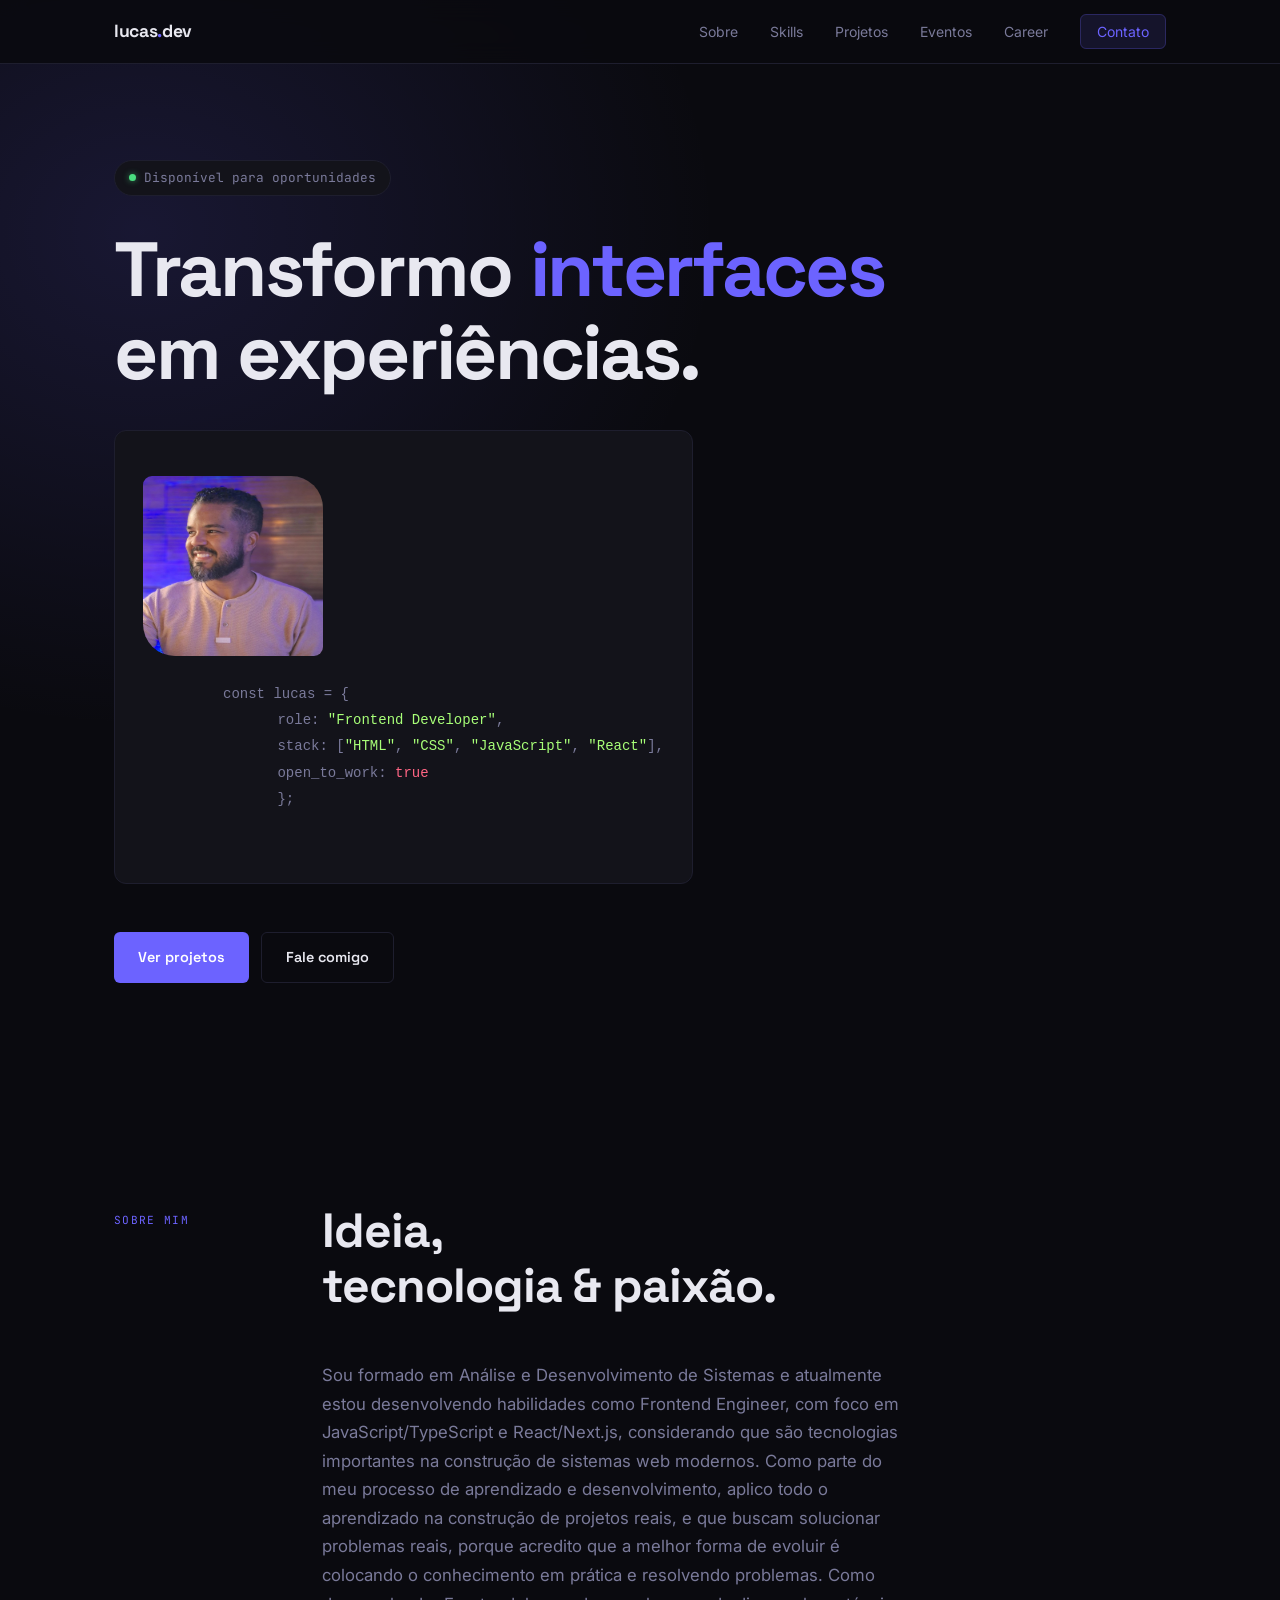
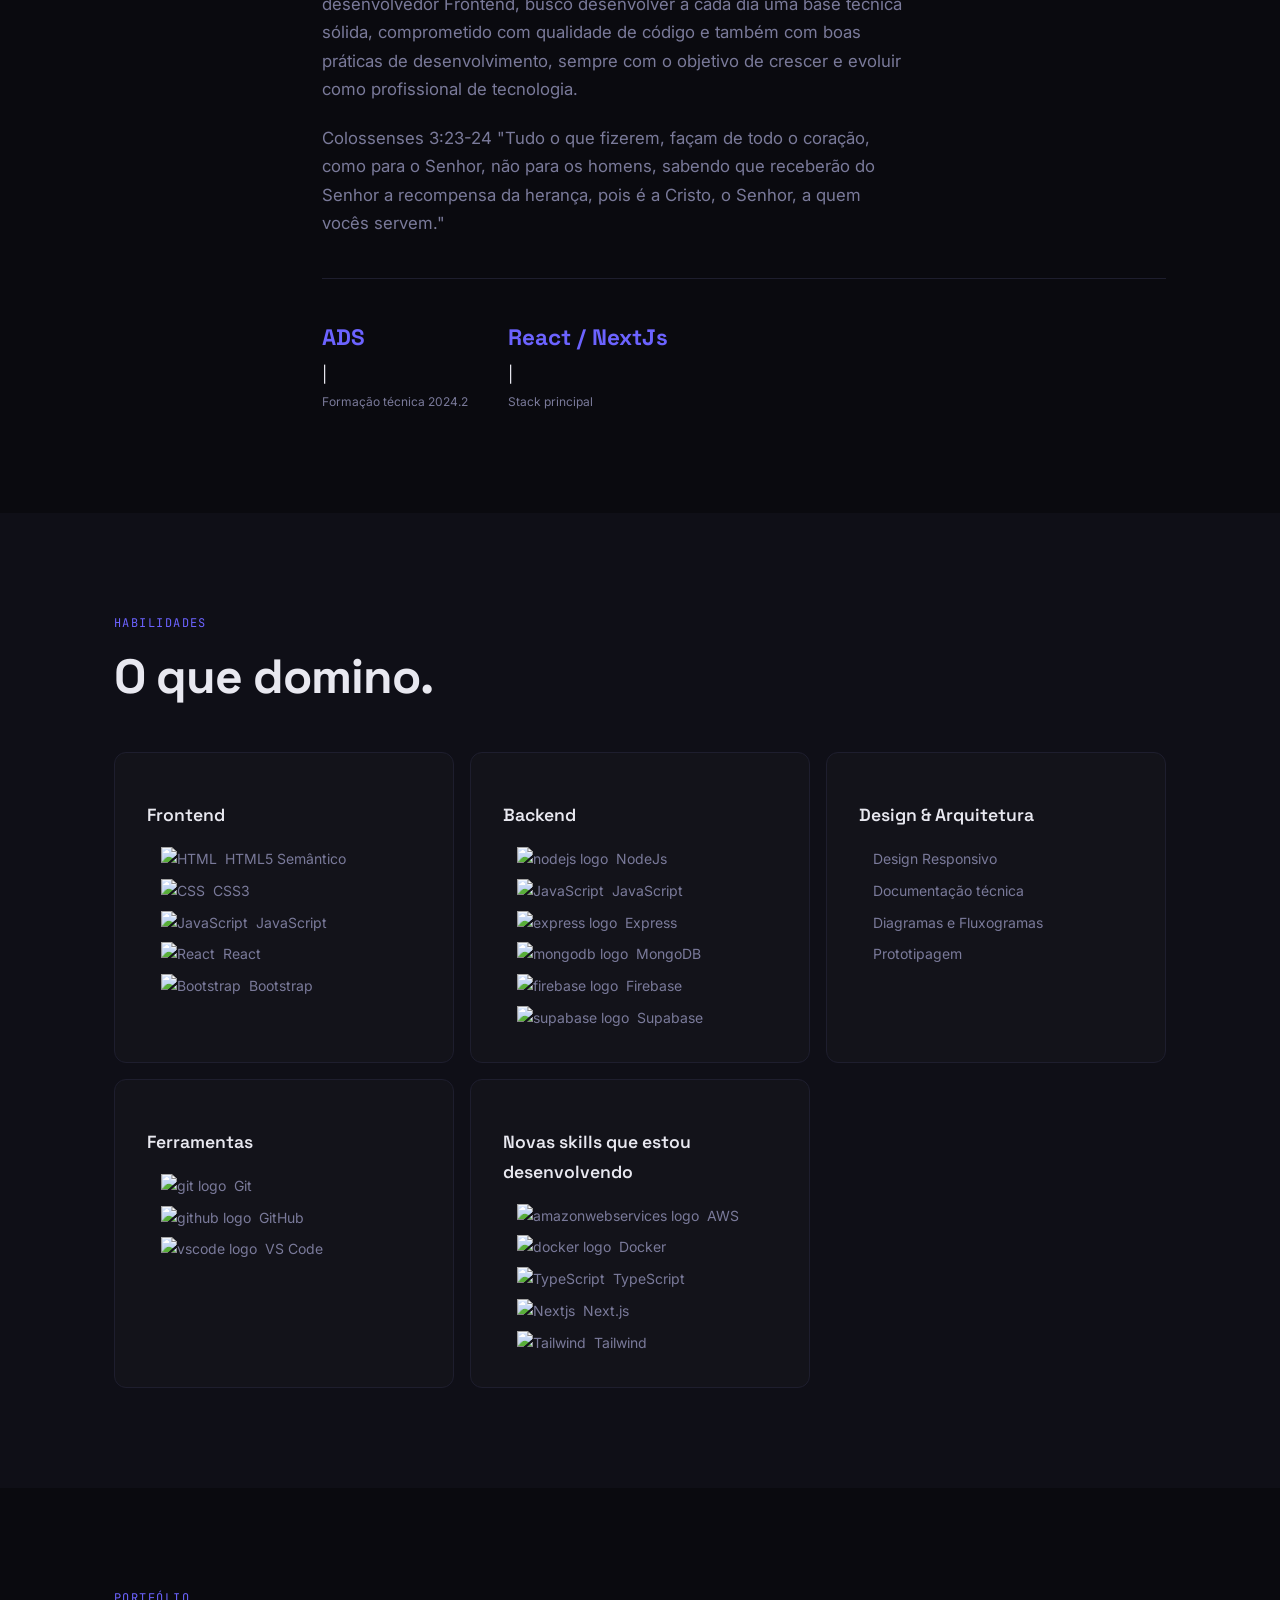
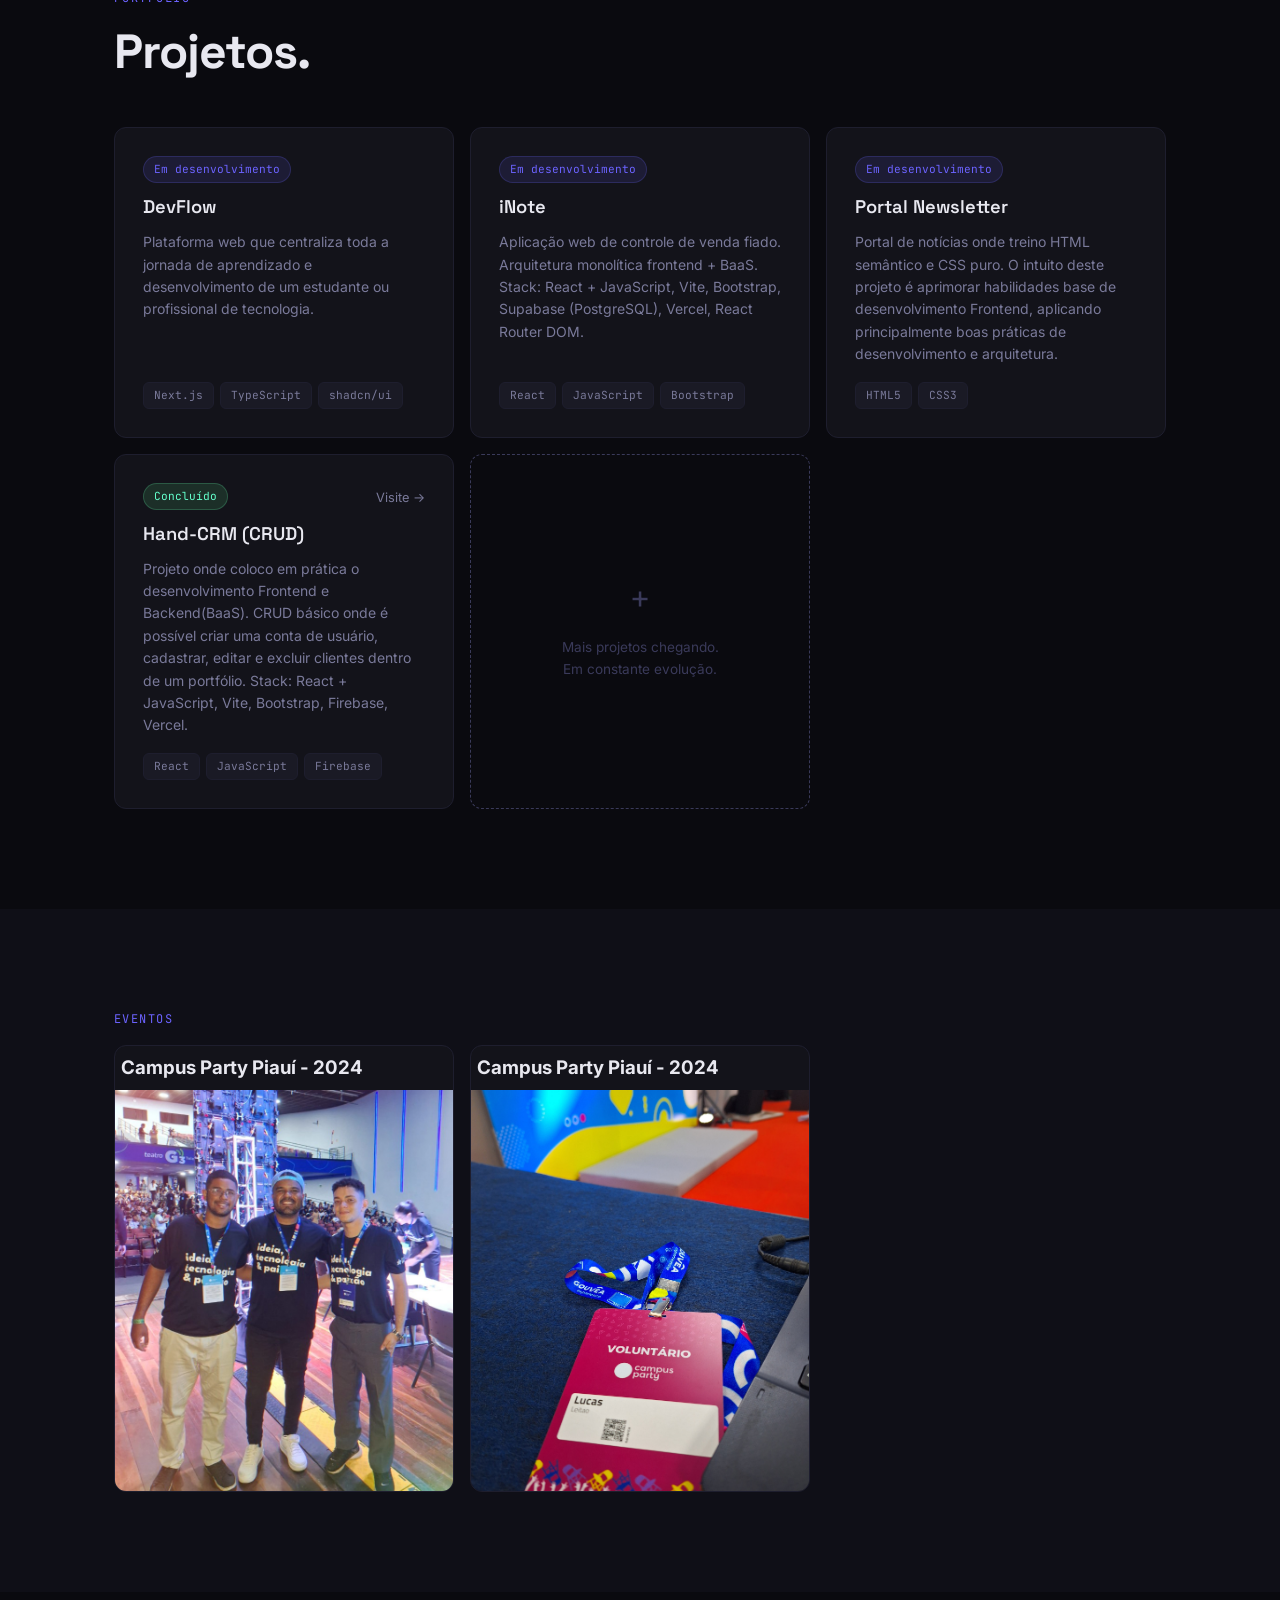
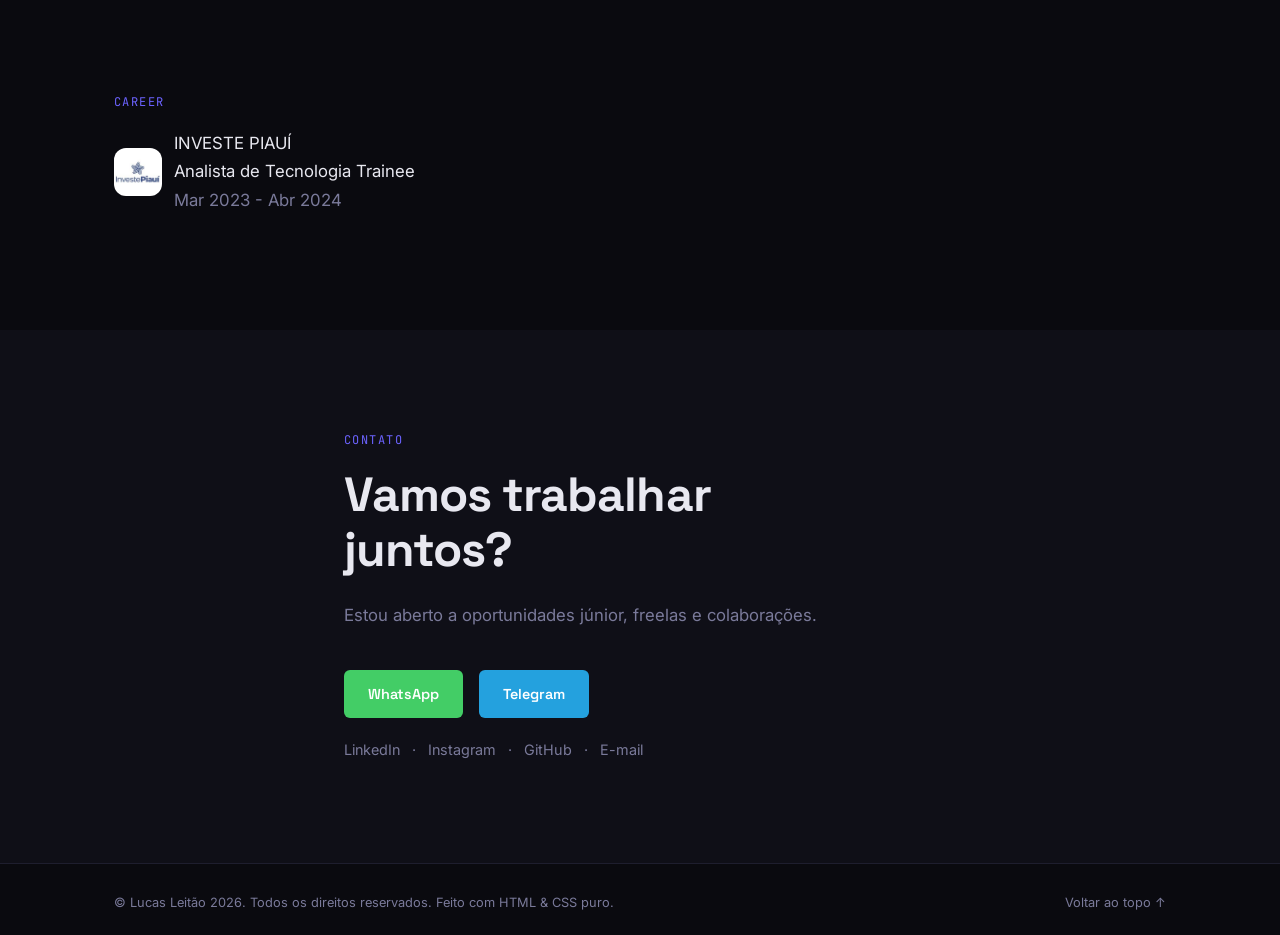
==== commit 6b9c40f7: "style: inclusion career page in navbar" ====
--- a/index.html
+++ b/index.html
@@ -38,6 +38,7 @@
           <li><a href="#skills">Skills</a></li>
           <li><a href="#projetos">Projetos</a></li>
           <li><a href="#eventos">Eventos</a></li>
+          <li><a href="#carreira">Career</a></li>
           <li><a href="#contato" class="nav-cta">Contato</a></li>
         </ul>
       </nav>
@@ -276,7 +277,6 @@
     <section class="section section-alt" id="eventos" aria-labelledby="titulo-events">
       <div class="container">
         <div class="section-label" aria-hidden="true">Eventos</div>
-        <!-- <h2 class="section-title" id="titulo-eventos">Participações em eventos.</h2> -->
         <div class="events-grid">
 
           <article class="event-card">
@@ -296,13 +296,13 @@
     <!-- carrer -->
     <section class="section career" id="carreira" aria-label="Seção de carreira">
       <div class="container">
-        <div class="section-label" aria-hidden="true">Carreira</div>
-        <!-- <h2 class="section-title" id="titulo-carrer">Experiências adquiridas.</h2> -->
+        <div class="section-label" aria-hidden="true">Career</div>
         <div class="career">
 
           <article class="career-card">
             <div class="enterprise">
-              <img src="./images/investepi.jpeg" alt="Logo Investe Piauí">
+              <a href="https://www.linkedin.com/company/investe-piaui/" target="_blank">
+                <img src="./images/investepi.jpeg" alt="Logo Investe Piauí"></a>
             </div>
             <div>
               <div>
--- a/style.css
+++ b/style.css
@@ -683,7 +683,7 @@
 .enterprise img {
   width: 48px;
   height: 48px;
-  border-radius: 12px;
+  border-radius: var(--radius-md);
   margin-right: 12px;
 }
 
@@ -696,6 +696,7 @@
   font-family: var(--font-body);
   margin-bottom: 16px;
   font-size: 1.05rem;
+  /* border-bottom: 1px solid var(--border); */
 }
 
 /* responsivo */
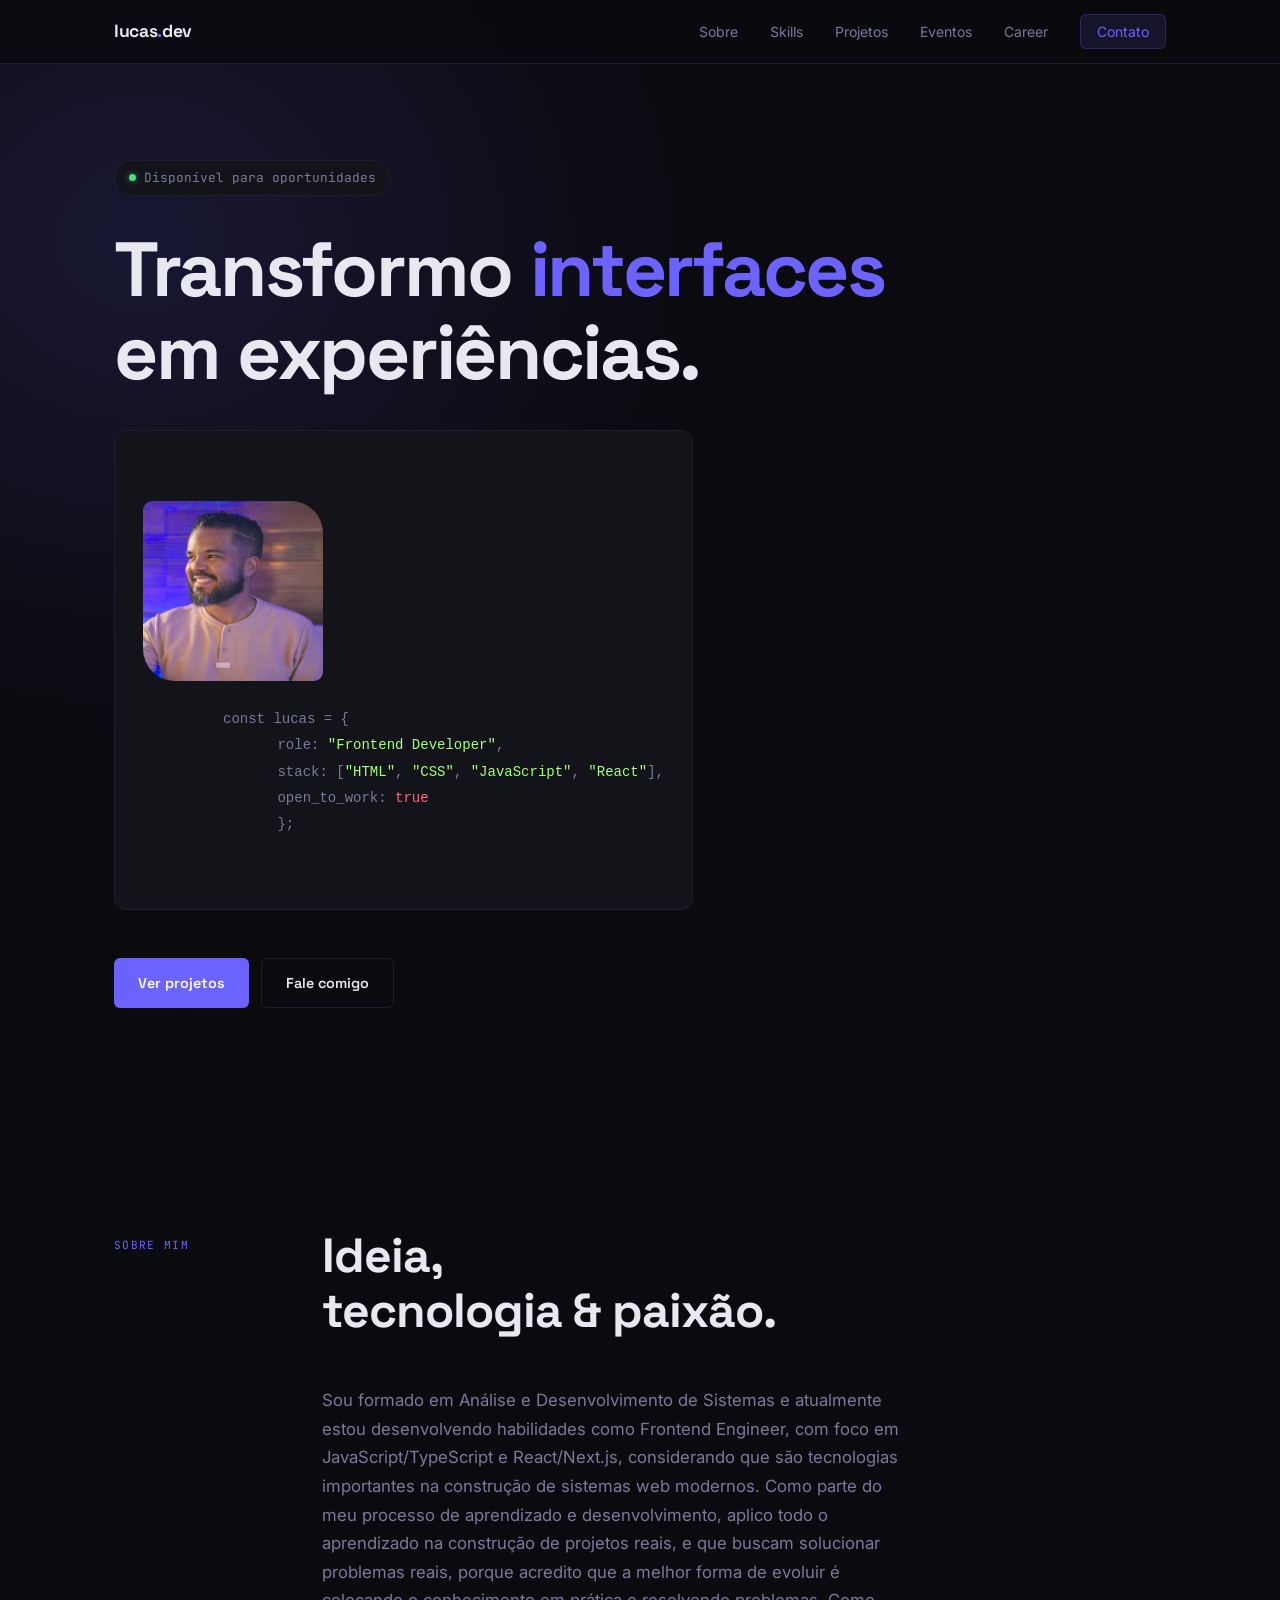
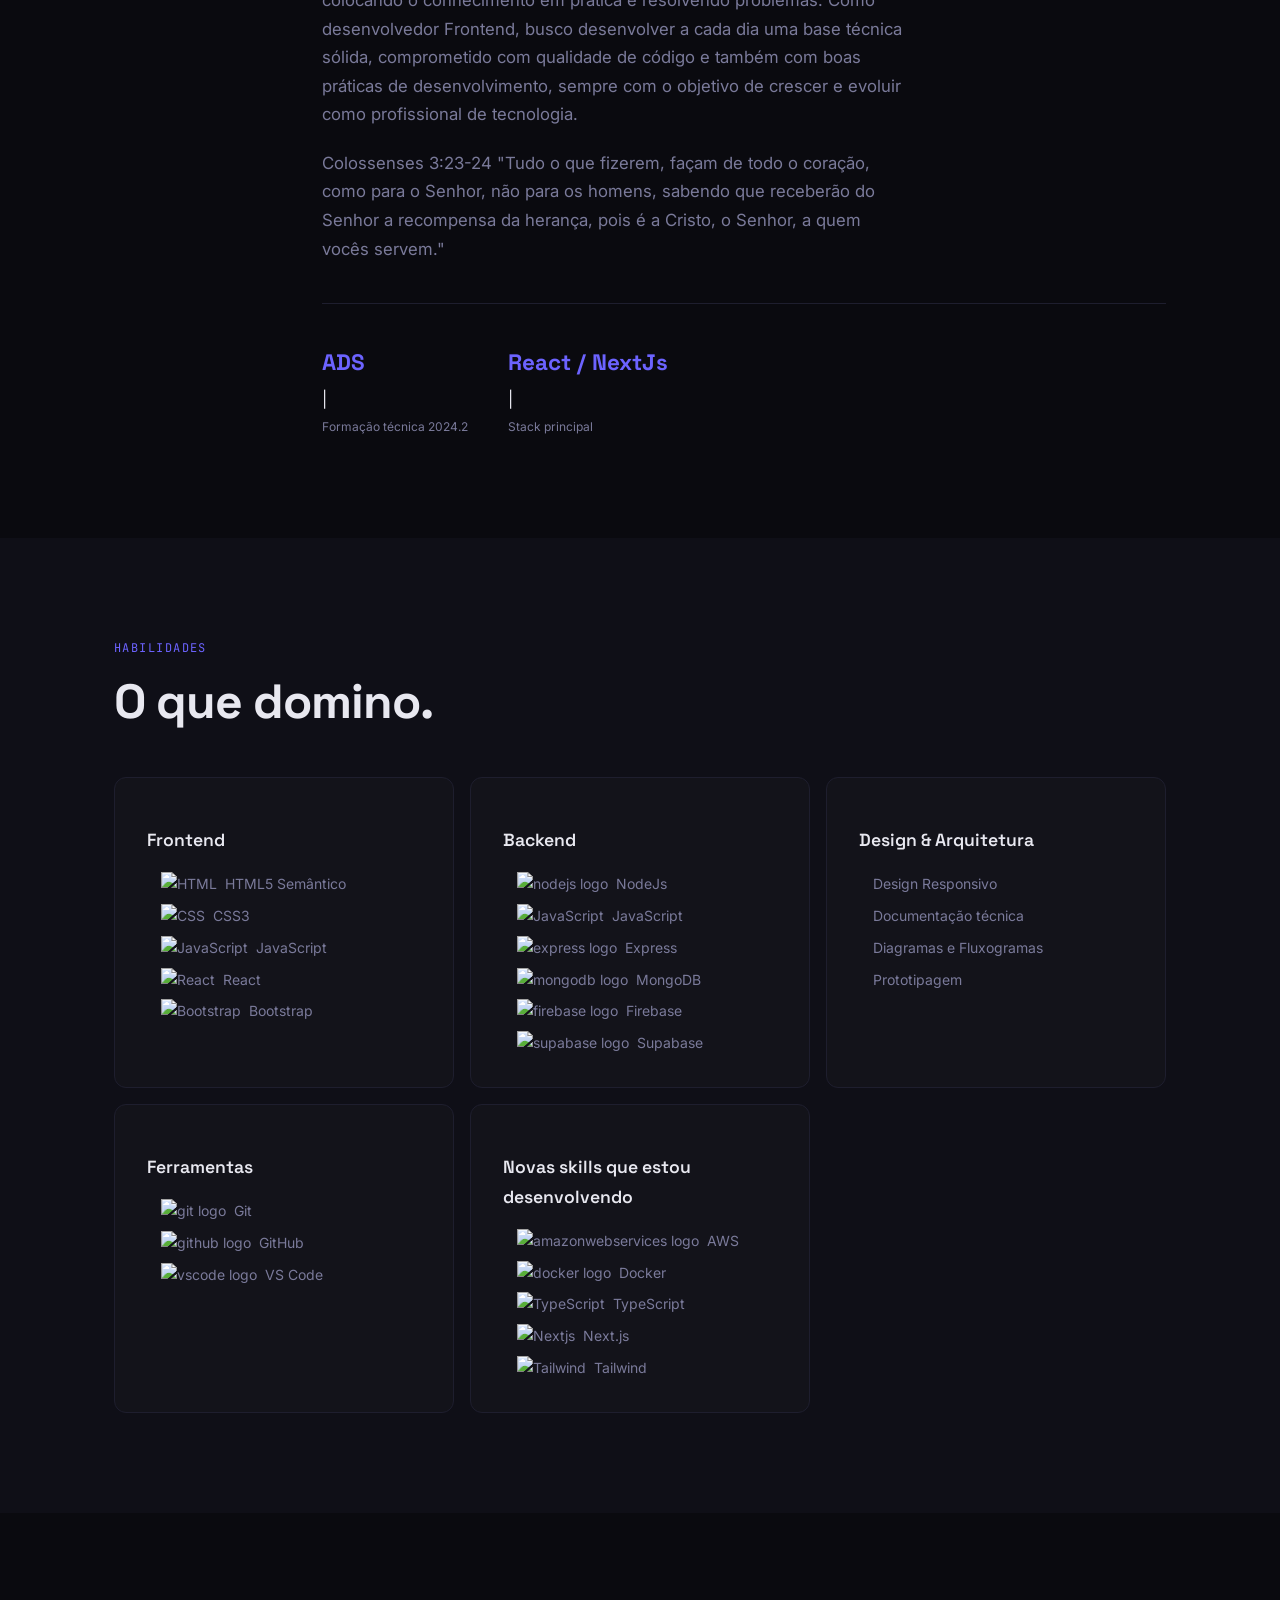
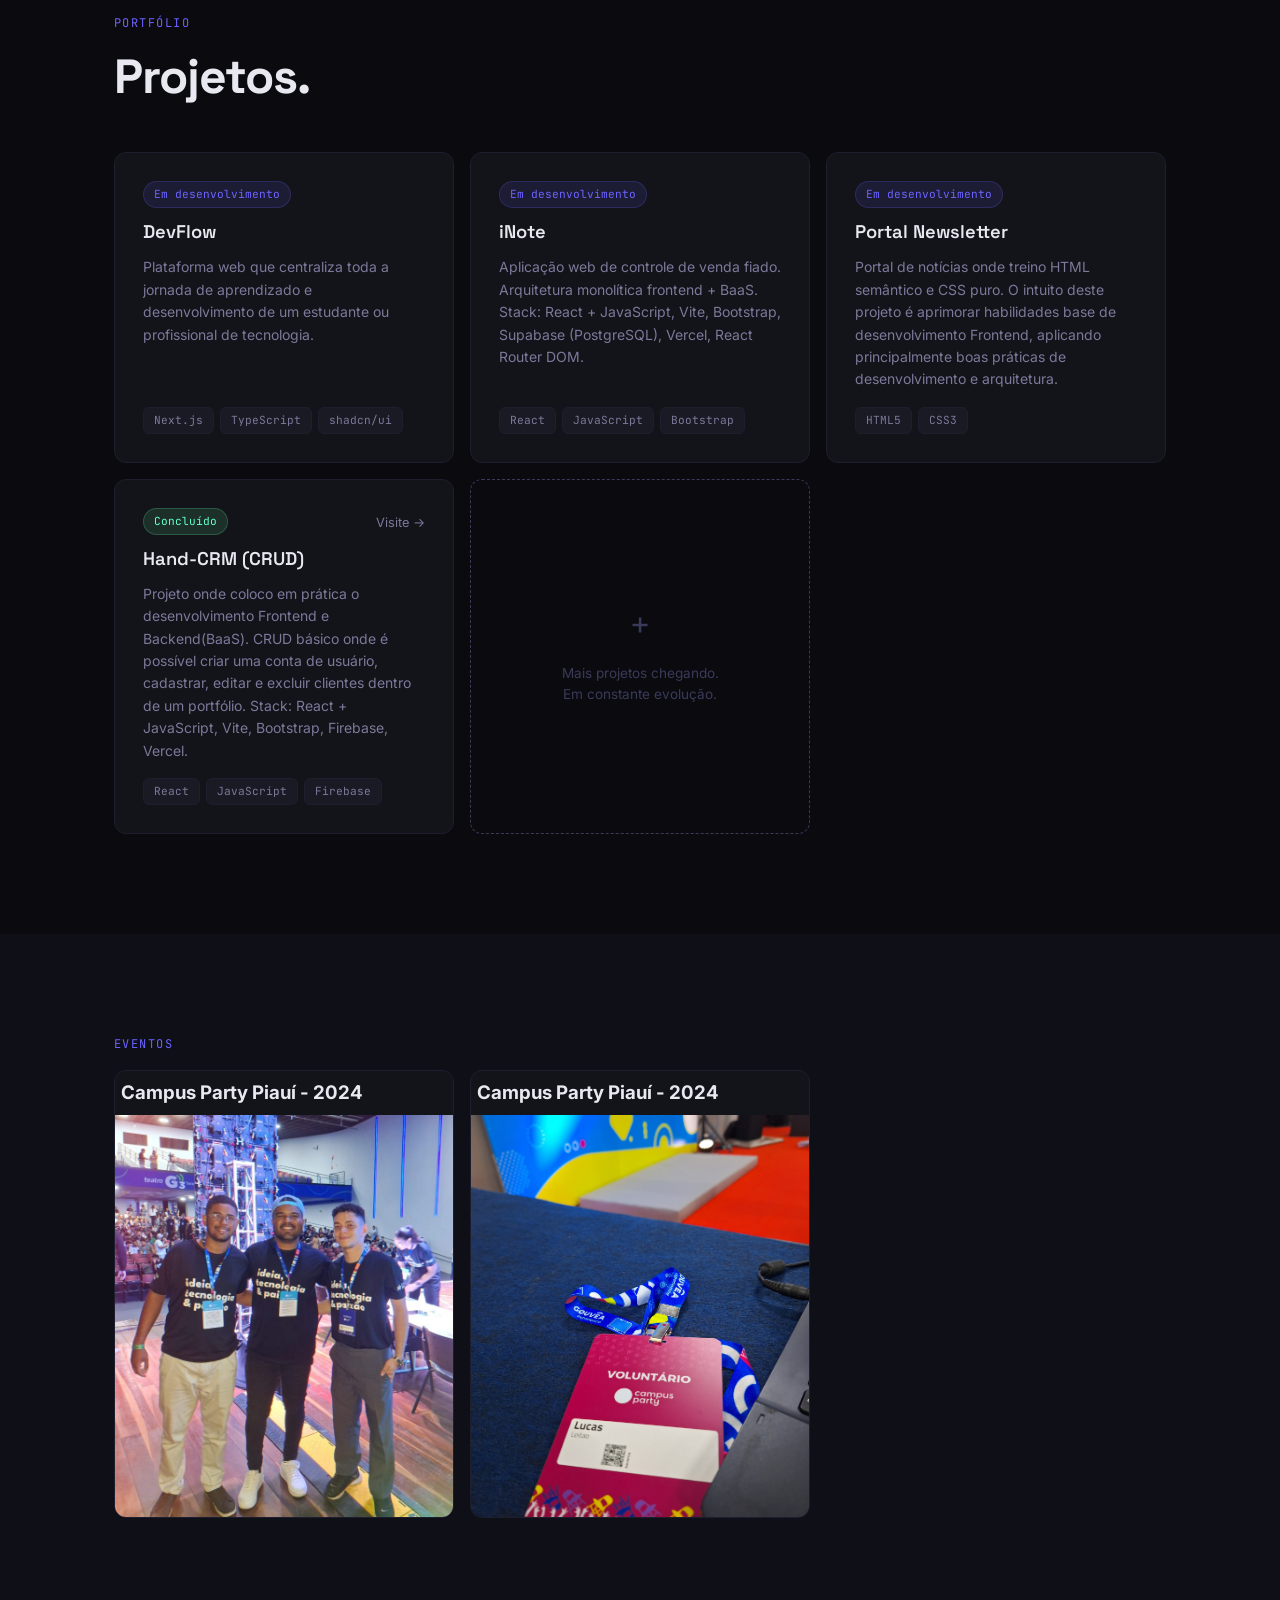
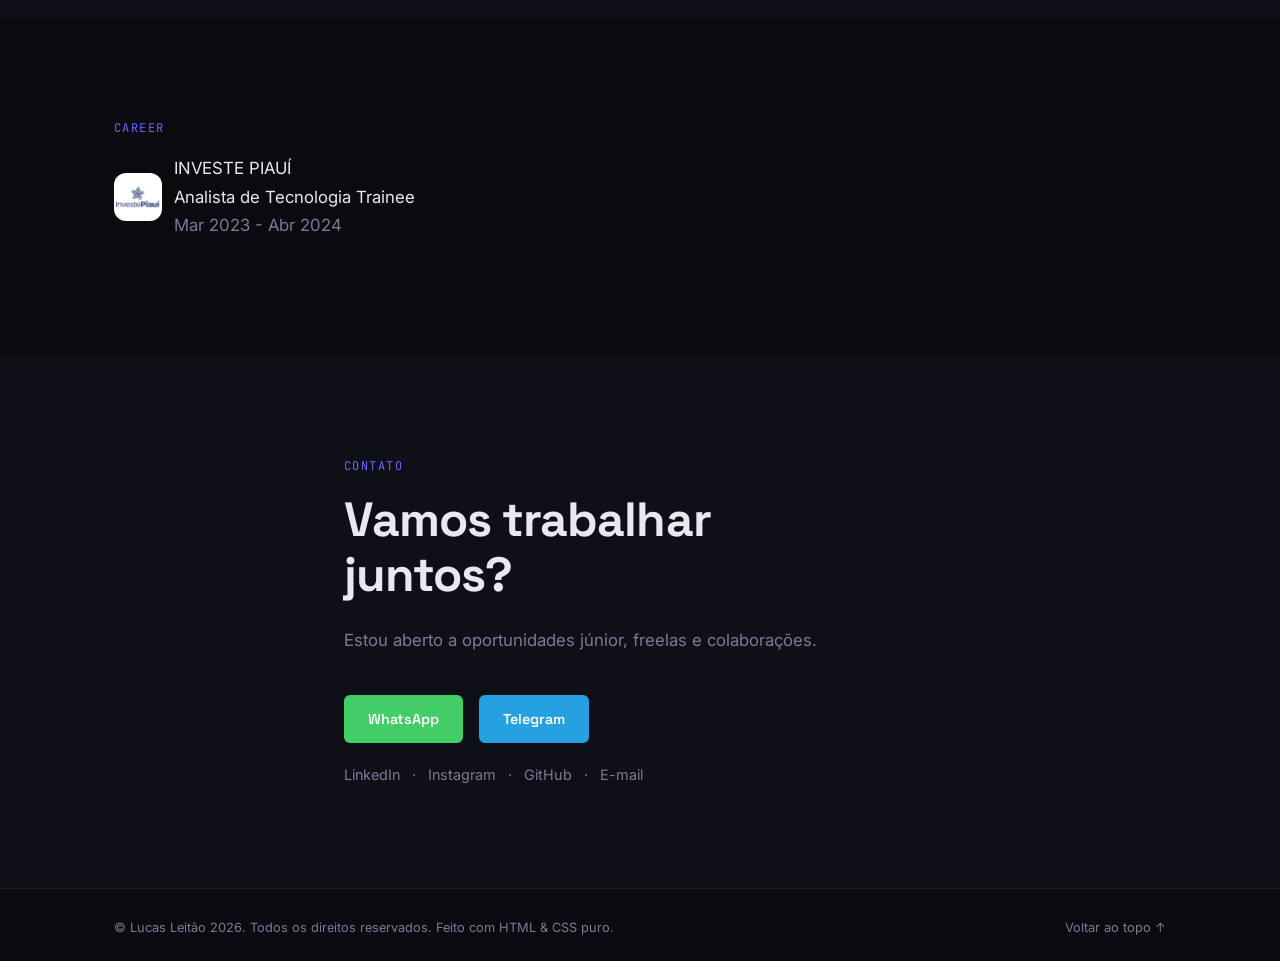
==== commit ec37b0b3: "refactor: code review" ====
--- a/index.html
+++ b/index.html
@@ -59,15 +59,15 @@
           em experiências.
         </h1>
 
-        <pre class="hero-code" aria-label="Código de apresentação">
-          <img src="./images/hero.png" alt="Foto de apresentação">
+        <div class="hero-code" aria-label="Card de apresentação Lucas" aria-hidden="true">
+          <img src="./images/hero.png" alt="Foto de apresentação Lucas">
           <code>const lucas = {
                 role: <span class="code-string">"Frontend Developer"</span>,
                 stack: [<span class="code-string">"HTML"</span>, <span class="code-string">"CSS"</span>, <span class="code-string">"JavaScript"</span>, <span class="code-string">"React"</span>],
                 open_to_work: <span class="code-bool">true</span>
                 };
           </code>
-        </pre>
+        </div>
 
         <div class="hero-actions">
           <a href="#projetos" class="btn btn-primary">Ver projetos</a>
@@ -281,12 +281,12 @@
 
           <article class="event-card">
             <h3>Campus Party Piauí - 2024</h3>
-            <img src="./images/image1.jpg" alt="Foto de evento">
+            <img src="./images/image1.jpg" alt="Lucas na Campus Party Piauí 2024">
           </article>
 
           <article class="event-card">
             <h3>Campus Party Piauí - 2024</h3>
-            <img src="./images/image6.jpeg" alt="Credencial de voluntário em evento">
+            <img src="./images/image6.jpeg" alt="Credencial de voluntário na Campus Party Piauí 2024">
           </article>
 
         </div>
@@ -310,7 +310,7 @@
               </div>
               <div>
                 <div>Analista de Tecnologia Trainee</div>
-                <div id="date">Mar 2023 - Abr 2024</div>
+                <div class="career-date">Mar 2023 - Abr 2024</div>
               </div>
             </div>
           </article>
--- a/style.css
+++ b/style.css
@@ -6,8 +6,8 @@
   --surface:     #13131A;
   --surface-2:   #1A1A25;
   --border:      #1E1E2E;
-  --hex-wa:      #43cd66;
-  --hex-tg:      #24a1de;
+  --hex-whatsapp:#43cd66;
+  --hex-telegram:#24a1de;
   --wa-hover:    #128c7e;
   --tg-hover:    #0088cc;
 
@@ -132,29 +132,29 @@
 
 .btn-primary:hover {
   background-color: var(--accent-hover);
-  transform: translateY(-1px);
+  transform: translateY(-2px);
   box-shadow: 0 8px 24px var(--accent-glow);
 }
 
 .btn-wa {
-  background-color: var(--hex-wa);
+  background-color: var(--hex-whatsapp);
   color: #fff;
 }
 
 .btn-tg {
-  background-color: var(--hex-tg);
+  background-color: var(--hex-telegram);
   color: #fff;
 }
 
 .btn-wa:hover {
   background-color: var(--wa-hover);
-  transform: translateY(-1px);
+  transform: translateY(-2px);
   box-shadow: 0 8px 24px var(--accent-glow);
 }
 
 .btn-tg:hover {
   background-color: var(--tg-hover);
-  transform: translateY(-1px);
+  transform: translateY(-2px);
   box-shadow: 0 8px 24px var(--accent-glow);
 }
 
@@ -392,13 +392,13 @@
 
 .skill-card:hover {
   border-color: var(--accent);
-  transform: translateY(-3px);
-}
-
-.skill-card--featured {
+  transform: translateY(-2px);
+}
+
+/* .skill-card--featured {
   border-color: rgba(108, 99, 255, 0.4);
   background: linear-gradient(135deg, var(--surface), rgba(108, 99, 255, 0.06));
-}
+} */
 
 .skill-icon {
   font-size: 1rem;
@@ -458,7 +458,7 @@
 
 .projeto-card:hover {
   border-color: var(--accent);
-  transform: translateY(-3px);
+  transform: translateY(-2px);
 }
 
 .projeto-header {
@@ -687,7 +687,7 @@
   margin-right: 12px;
 }
 
-#date {
+.career-date {
   color: var(--text-muted);
 }
 
@@ -700,6 +700,15 @@
 }
 
 /* responsivo */
+
+/* breakpoint intermediario para tablet */
+@media (max-width: 1024px) {
+  .skills-grid,
+  .projetos-grid,
+  .events-grid {
+    grid-template-columns: repeat(2, 1fr);
+  }
+}
 
 @media (max-width: 767px) {
   .nav-toggle-label {
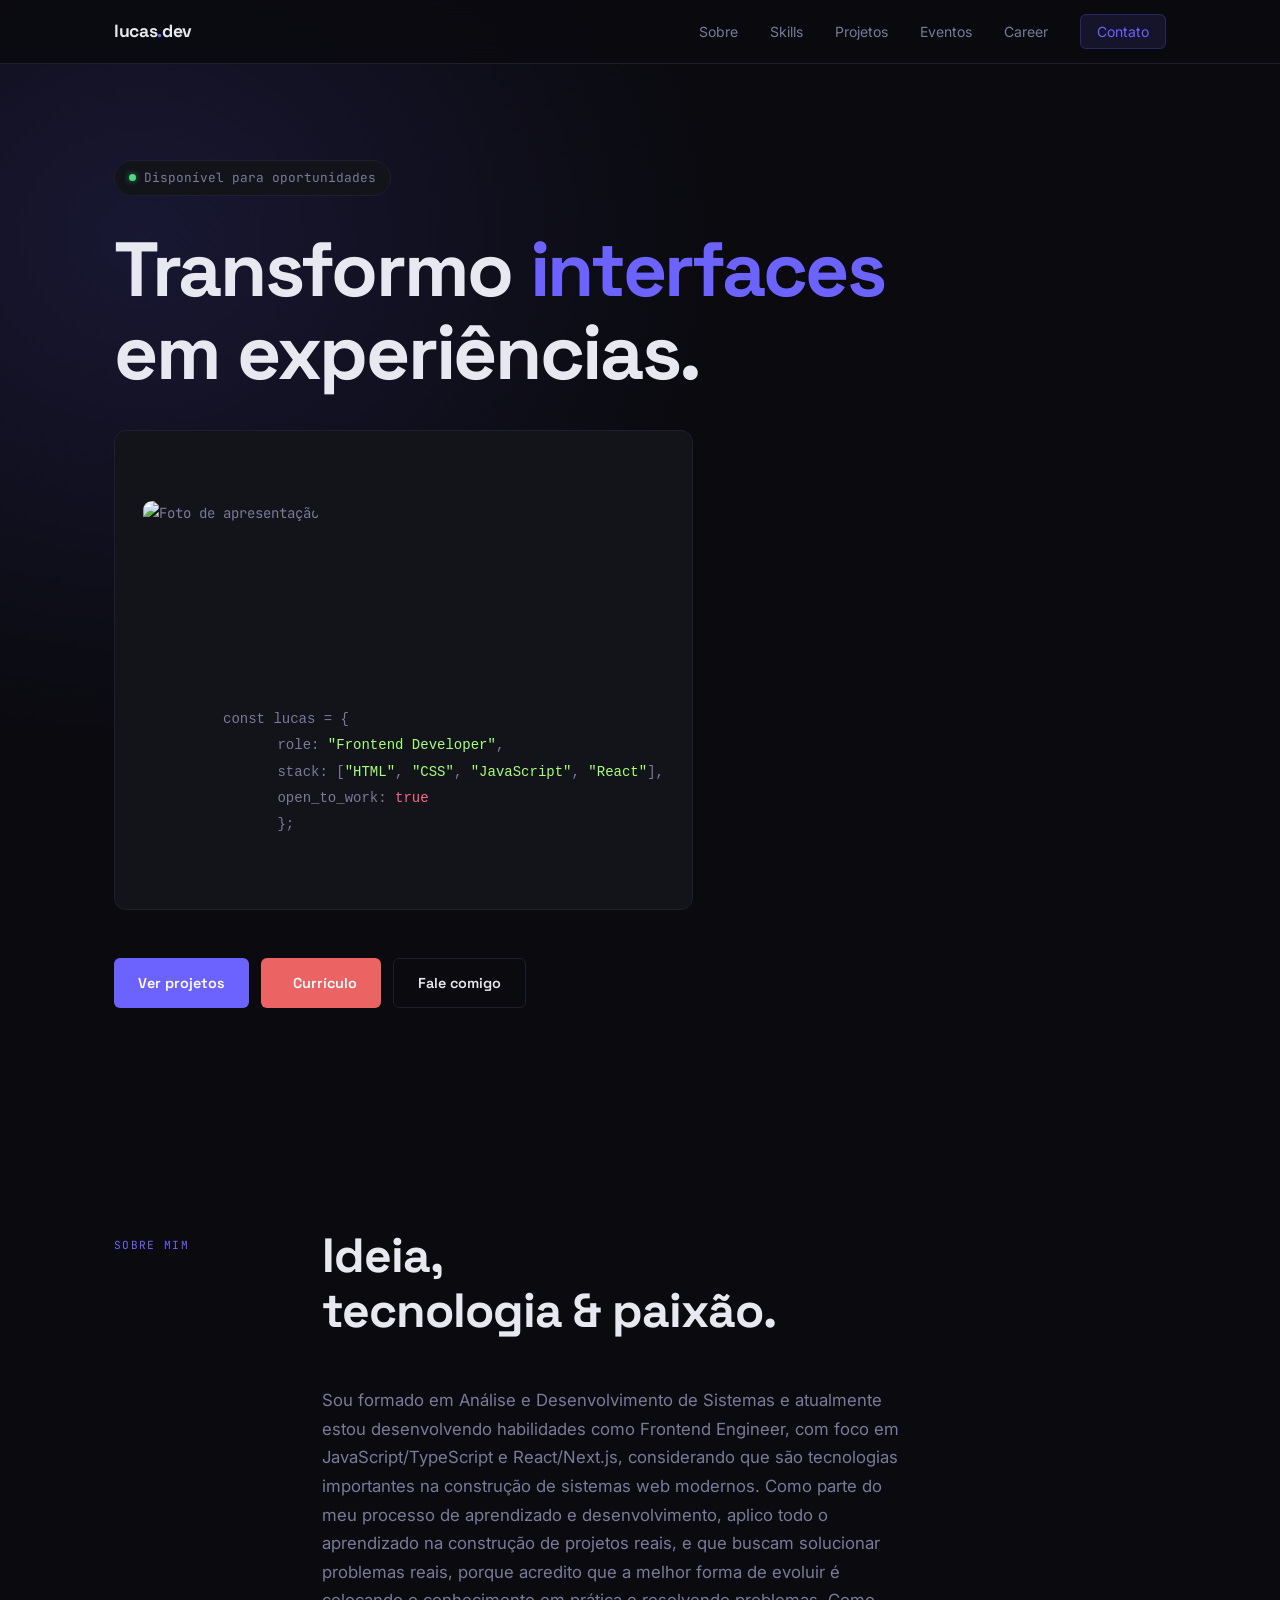
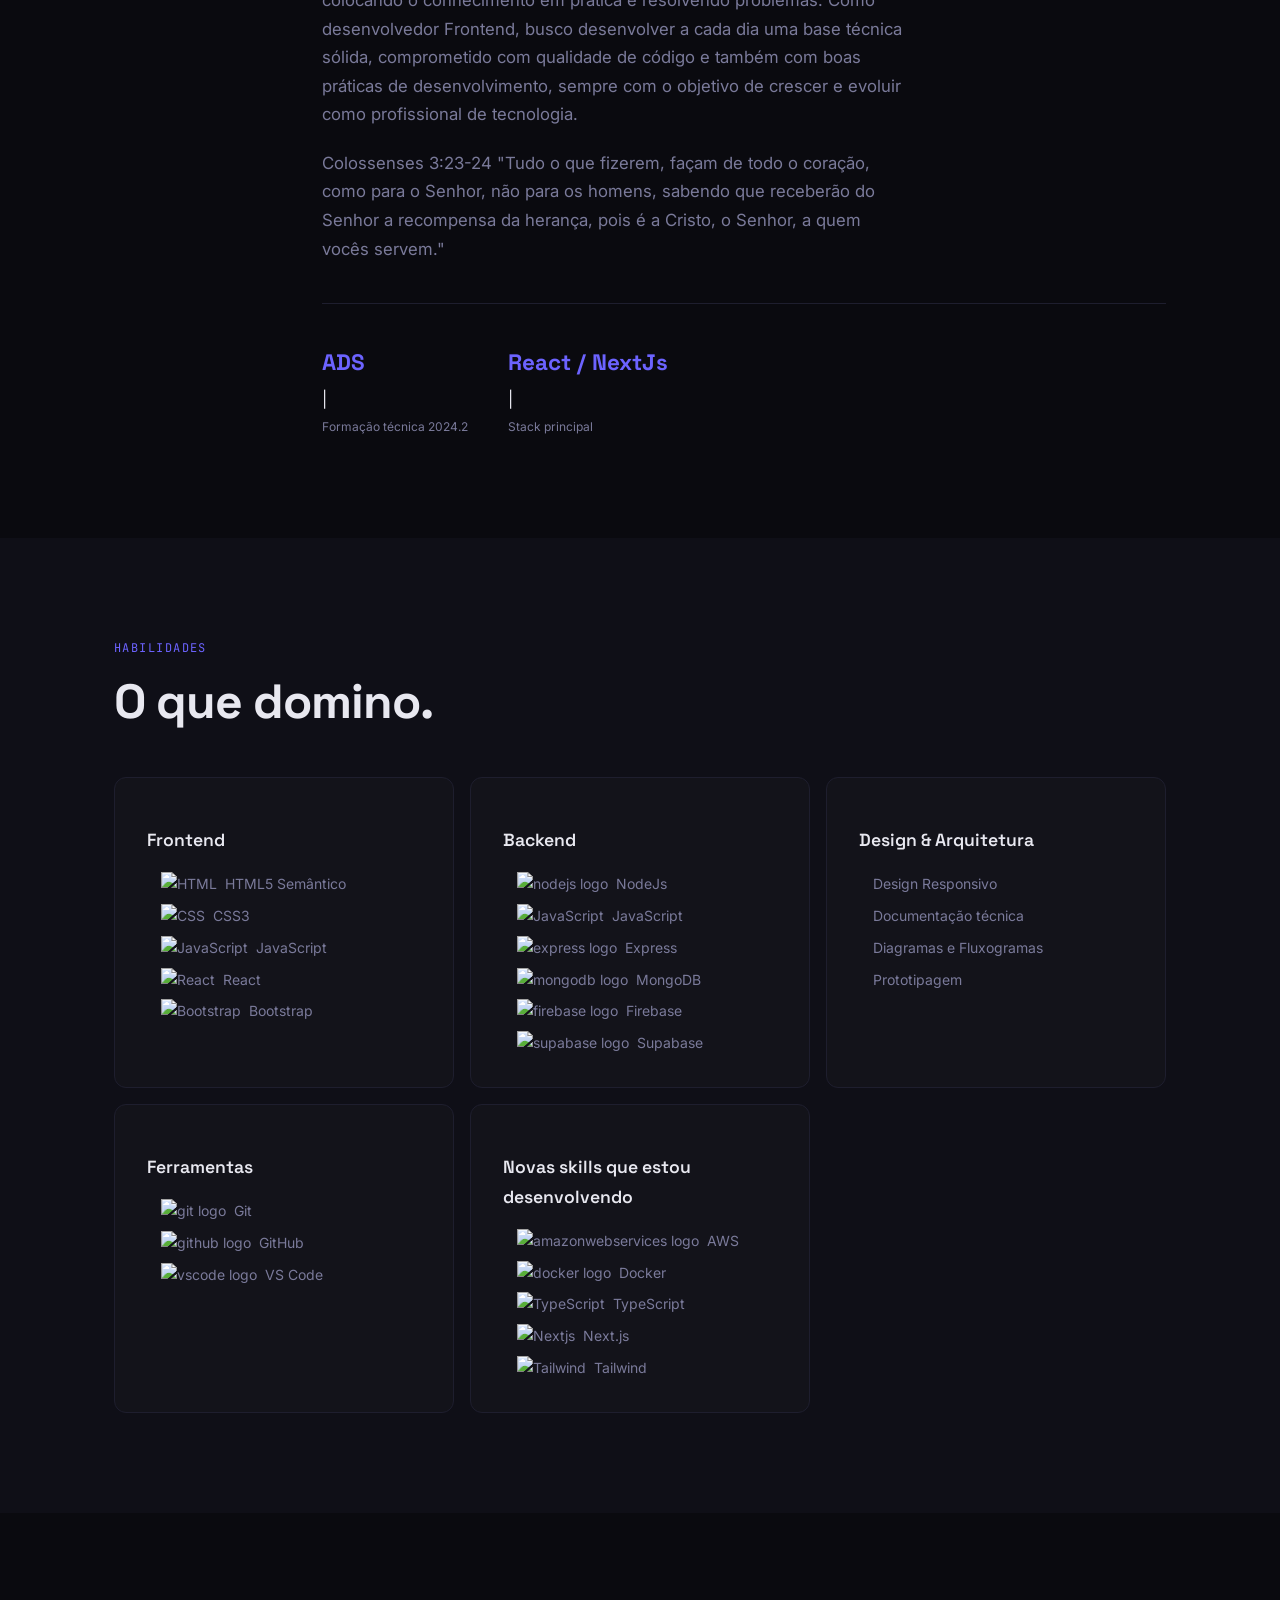
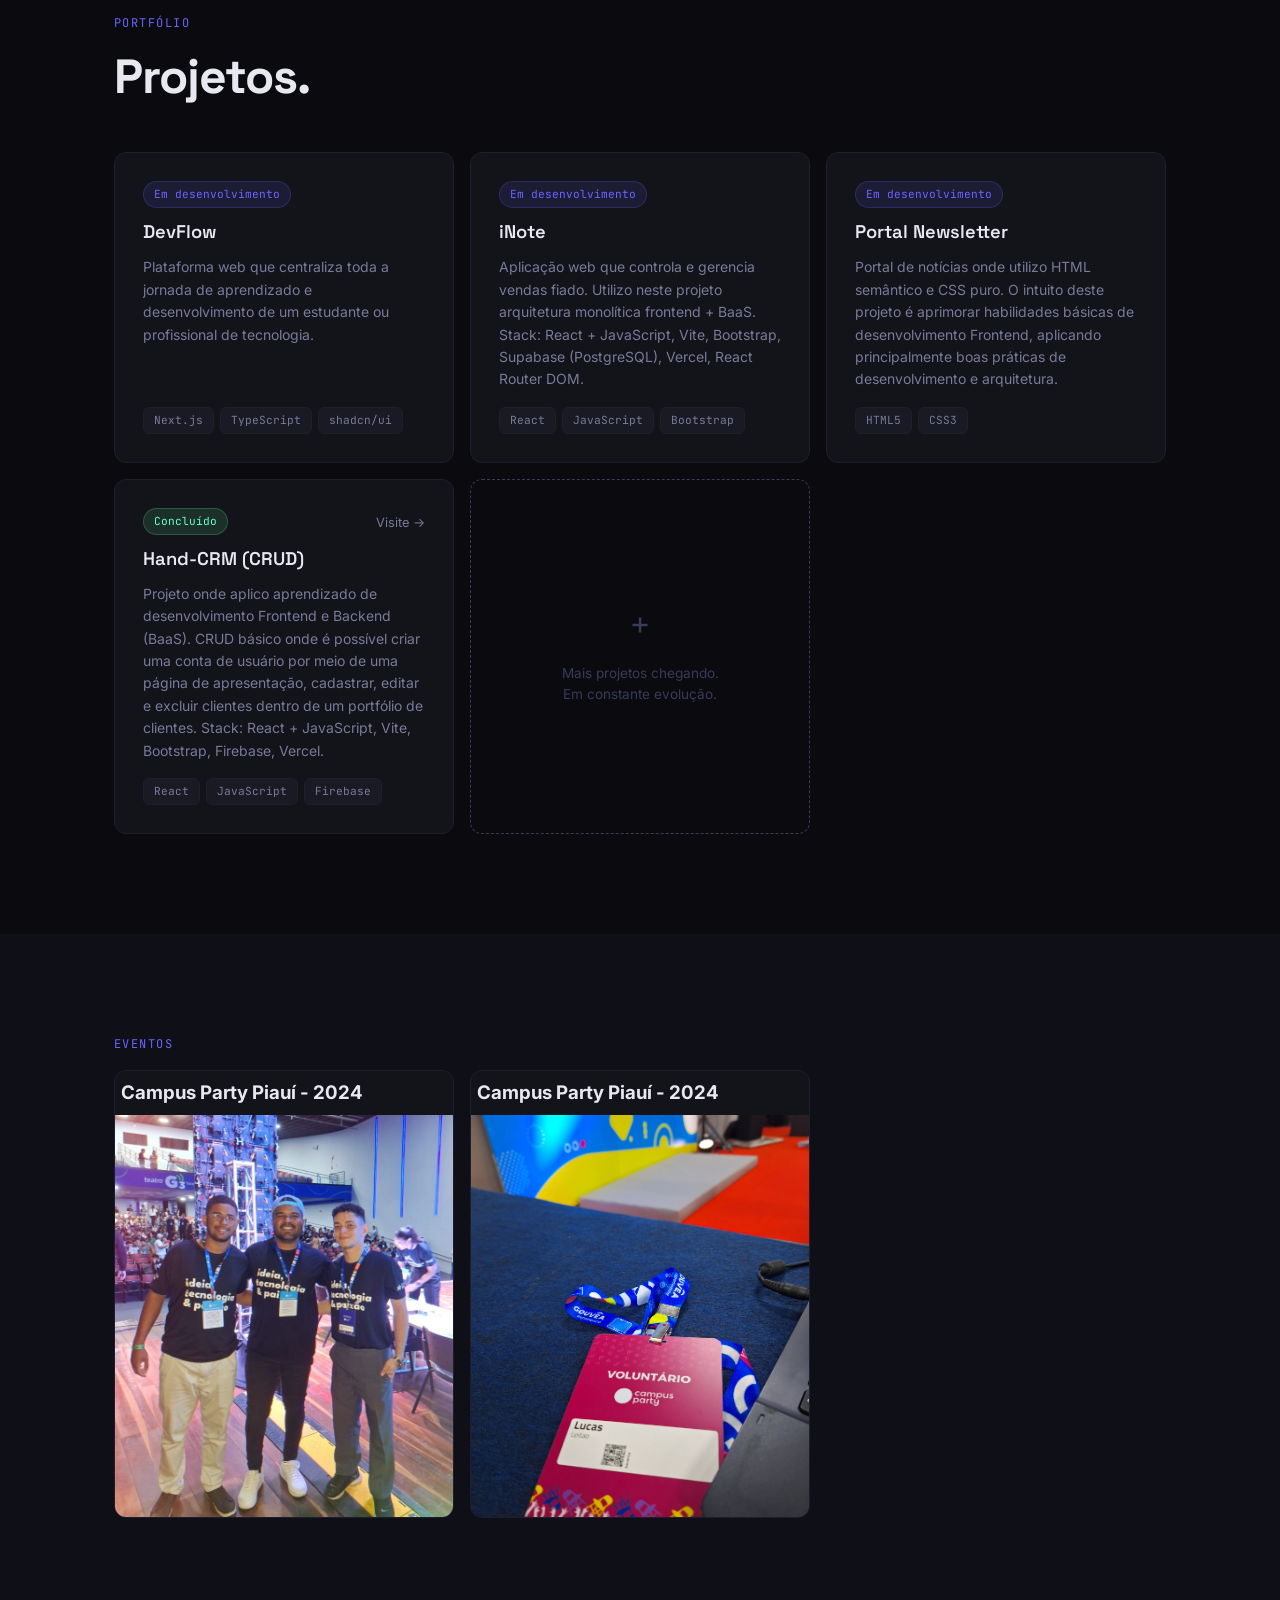
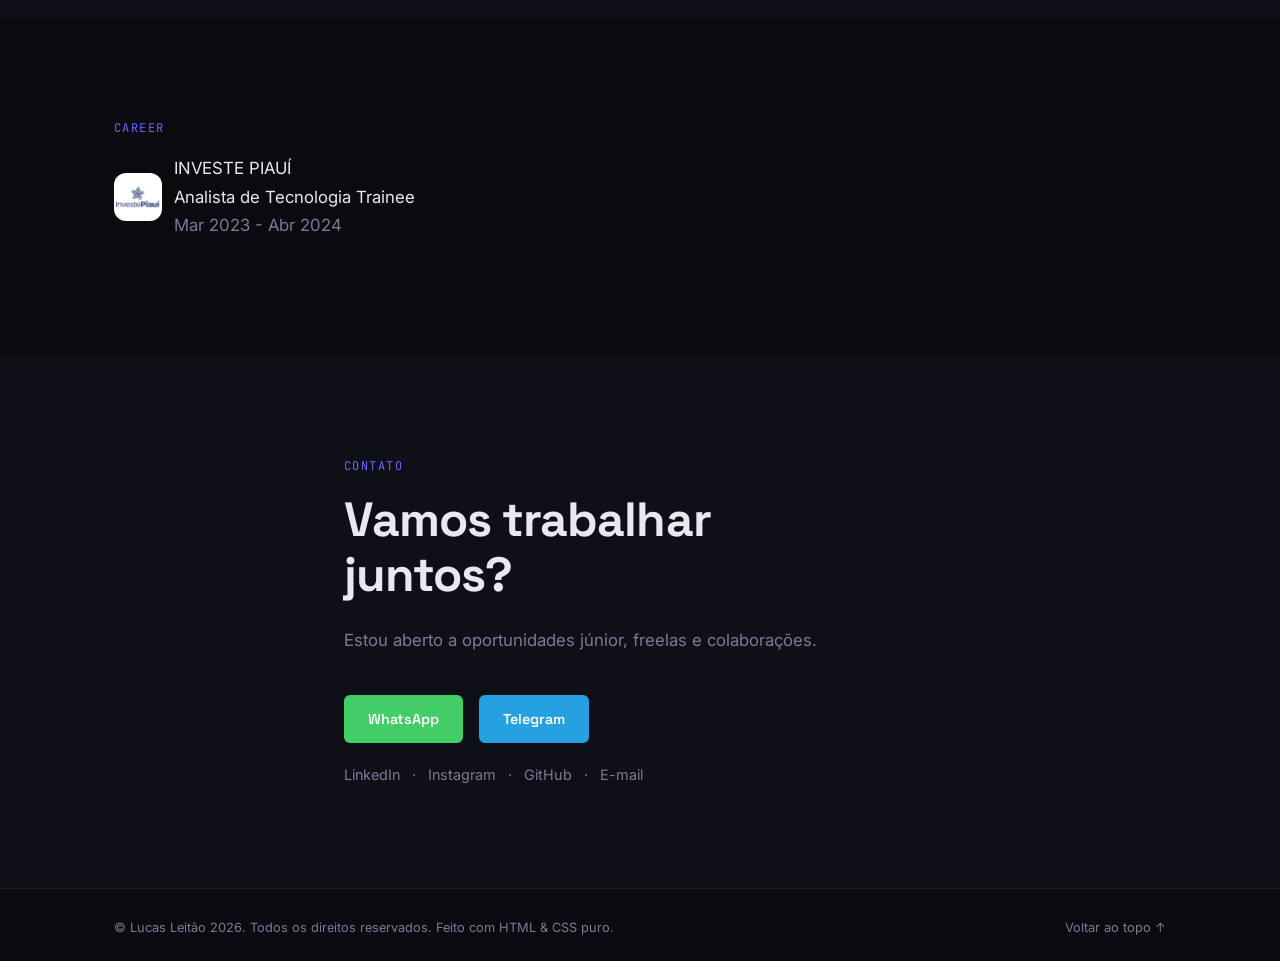
==== commit 8219785d: "refactore: added button visualization curriculo vitae and text adjusts" ====
--- a/index.html
+++ b/index.html
@@ -60,7 +60,7 @@
         </h1>
 
         <div class="hero-code" aria-label="Card de apresentação Lucas" aria-hidden="true">
-          <img src="./images/hero.png" alt="Foto de apresentação Lucas">
+          <img src="https://res.cloudinary.com/boiejoi7/image/upload/v1784204108/hero_mrjod2.jpg" alt="Foto de apresentação Lucas">
           <code>const lucas = {
                 role: <span class="code-string">"Frontend Developer"</span>,
                 stack: [<span class="code-string">"HTML"</span>, <span class="code-string">"CSS"</span>, <span class="code-string">"JavaScript"</span>, <span class="code-string">"React"</span>],
@@ -71,6 +71,7 @@
 
         <div class="hero-actions">
           <a href="#projetos" class="btn btn-primary">Ver projetos</a>
+          <a href="./assets/cv-lucasleitao.pdf" class="btn btn-primary" id="vitae" target="_blank"><i class="fa-solid fa-download"></i>Currículo</a>
           <a href="#contato" class="btn btn-ghost">Fale comigo</a>
         </div>
       </div>
@@ -216,7 +217,7 @@
               </div>
             </div>
             <h3 class="projeto-title">iNote</h3>
-            <p class="projeto-desc">Aplicação web de controle de venda fiado. Arquitetura monolítica frontend + BaaS.
+            <p class="projeto-desc">Aplicação web que controla e gerencia vendas fiado. Utilizo neste projeto arquitetura monolítica frontend + BaaS.
               Stack: React + JavaScript, Vite, Bootstrap, Supabase (PostgreSQL), Vercel, React Router DOM.
             </p>
             <div class="projeto-stack">
@@ -234,8 +235,8 @@
               </div>
             </div>
             <h3 class="projeto-title">Portal Newsletter</h3>
-            <p class="projeto-desc">Portal de notícias onde treino HTML semântico e CSS puro. O intuito deste projeto é
-              aprimorar habilidades base de desenvolvimento
+            <p class="projeto-desc">Portal de notícias onde utilizo HTML semântico e CSS puro. O intuito deste projeto é
+              aprimorar habilidades básicas de desenvolvimento
               Frontend, aplicando principalmente boas práticas de desenvolvimento e arquitetura.
             </p>
             <div class="projeto-stack">
@@ -252,9 +253,9 @@
               </div>
             </div>
             <h3 class="projeto-title">Hand-CRM (CRUD)</h3>
-            <p class="projeto-desc">Projeto onde coloco em prática o desenvolvimento Frontend e Backend(BaaS). CRUD
-              básico onde é possível criar uma conta de usuário,
-              cadastrar, editar e excluir clientes dentro de um portfólio. Stack: React + JavaScript, Vite, Bootstrap,
+            <p class="projeto-desc">Projeto onde aplico aprendizado de desenvolvimento Frontend e Backend (BaaS). CRUD
+              básico onde é possível criar uma conta de usuário por meio de uma página de apresentação,
+              cadastrar, editar e excluir clientes dentro de um portfólio de clientes. Stack: React + JavaScript, Vite, Bootstrap,
               Firebase, Vercel.
             </p>
             <div class="projeto-stack">
--- a/style.css
+++ b/style.css
@@ -127,6 +127,11 @@
 
 .btn-primary {
   background-color: var(--accent);
+  color: #fff;
+}
+
+#vitae {
+  background-color: #ec6363;
   color: #fff;
 }
 
